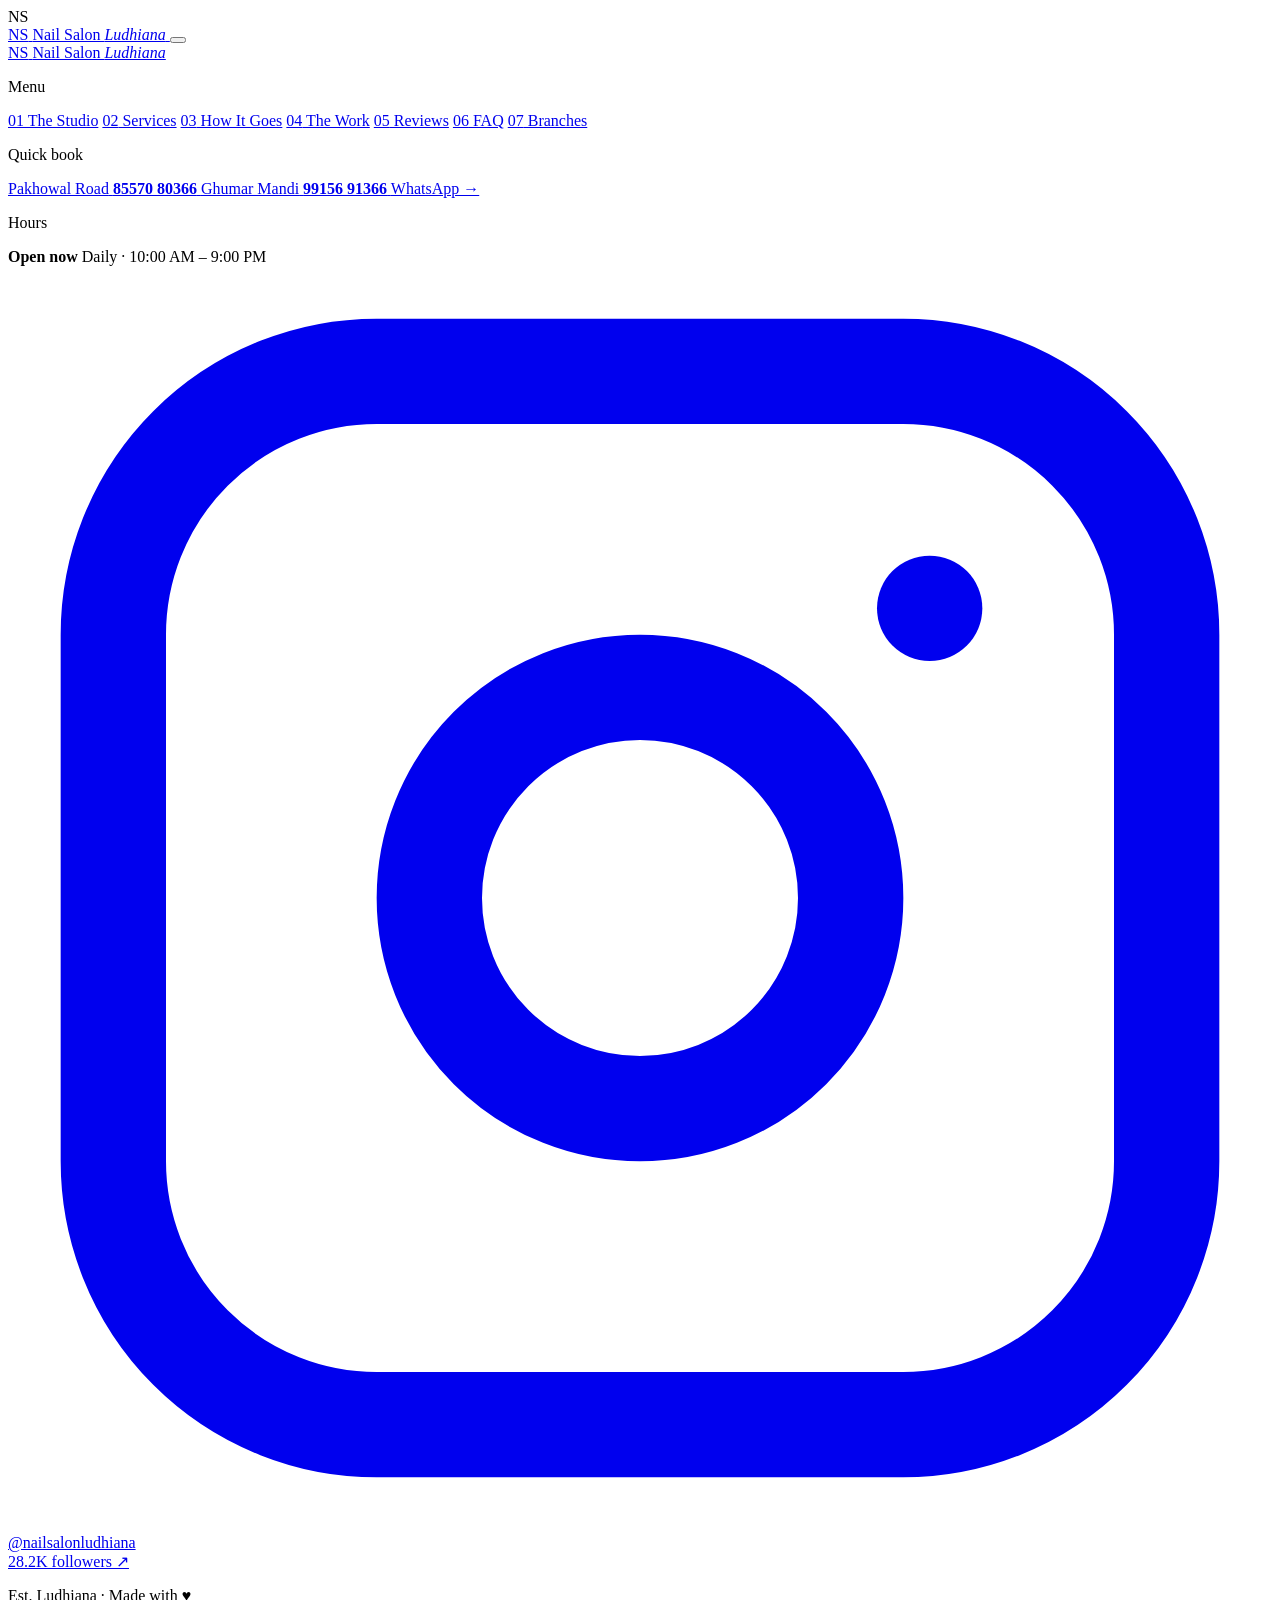
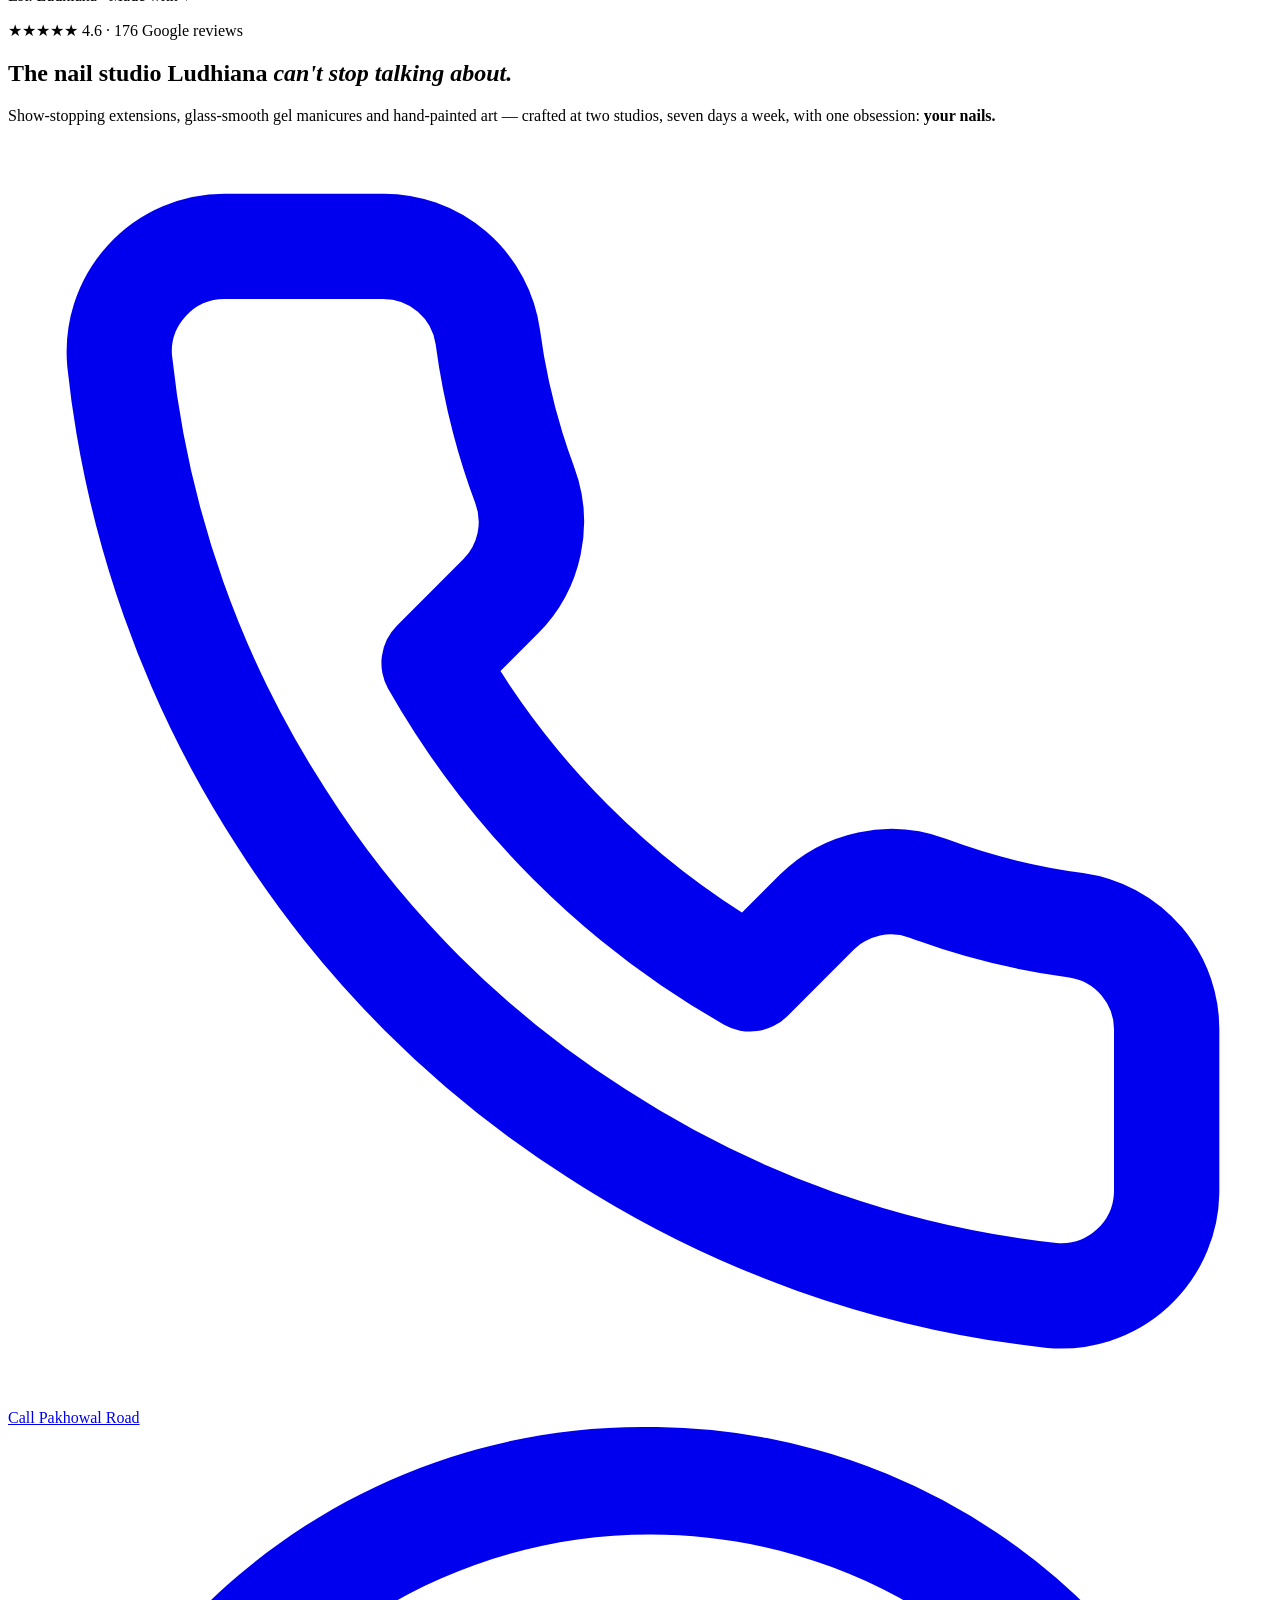
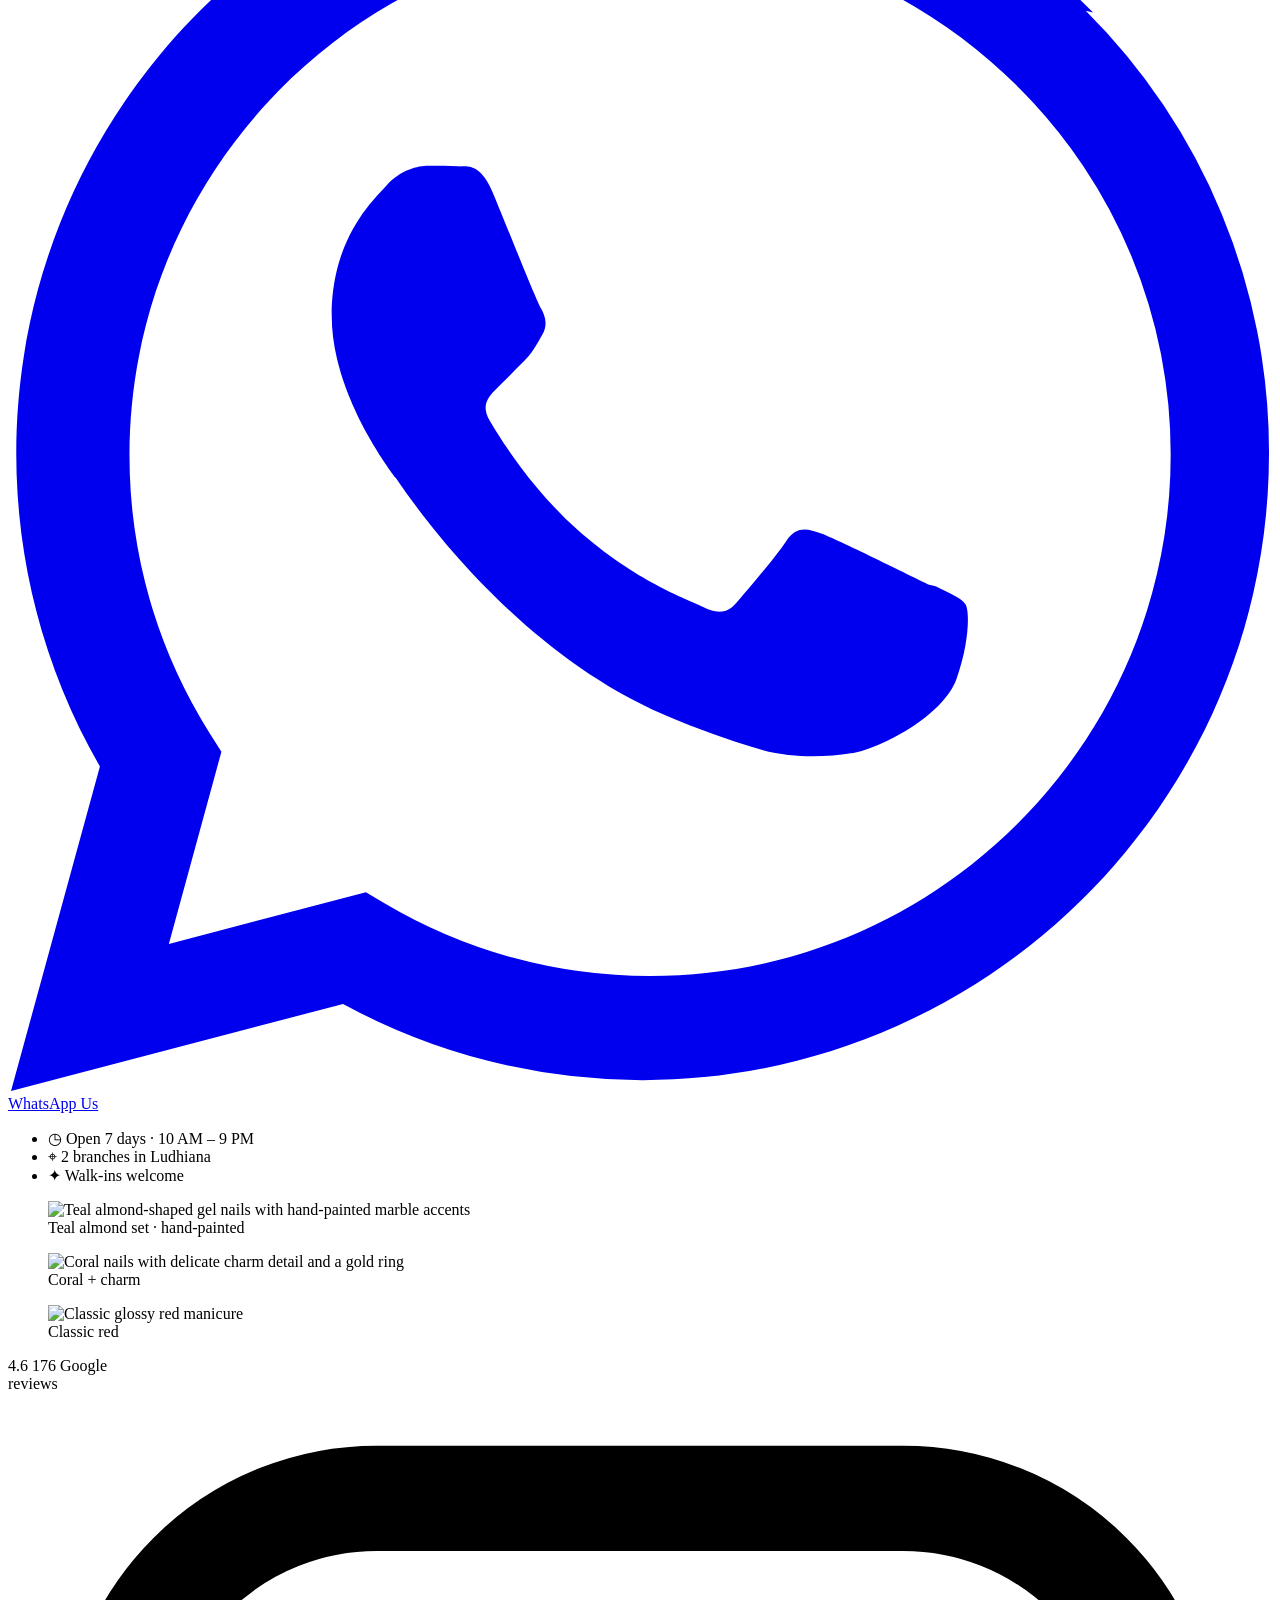
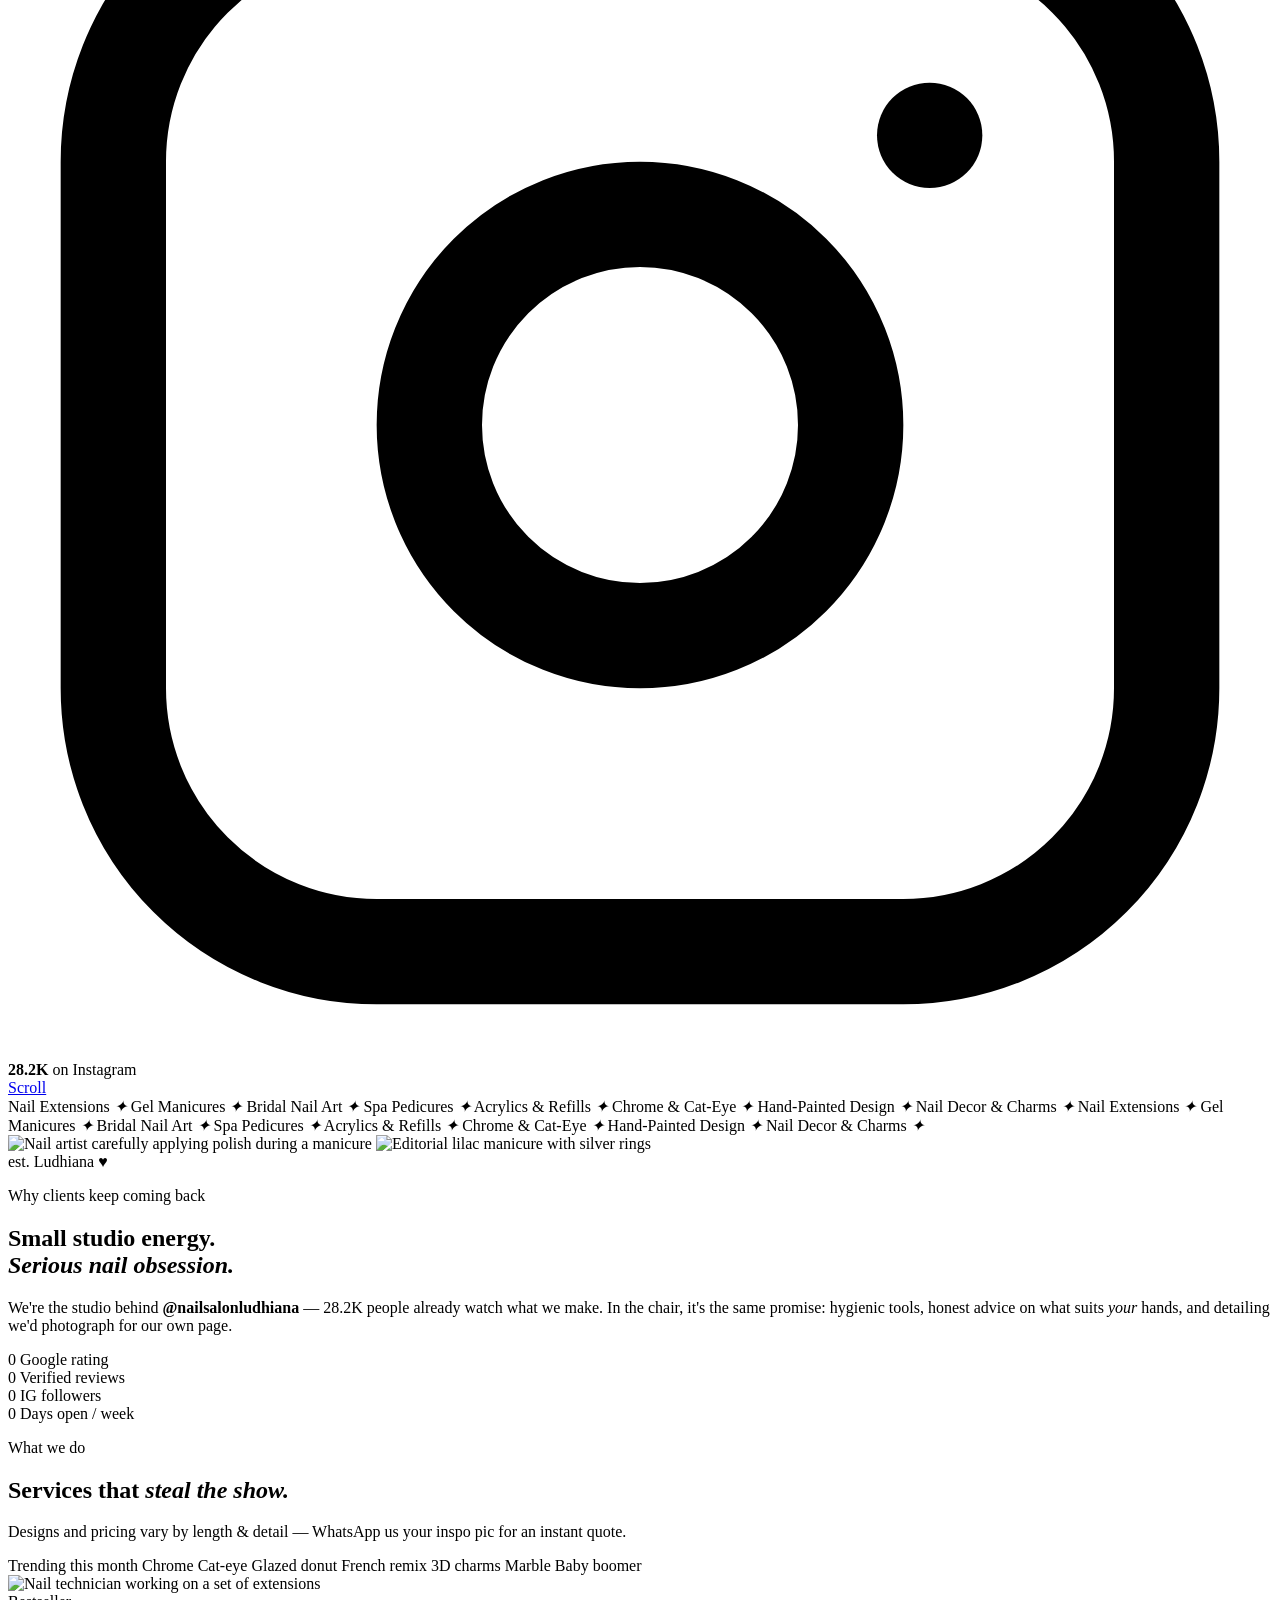
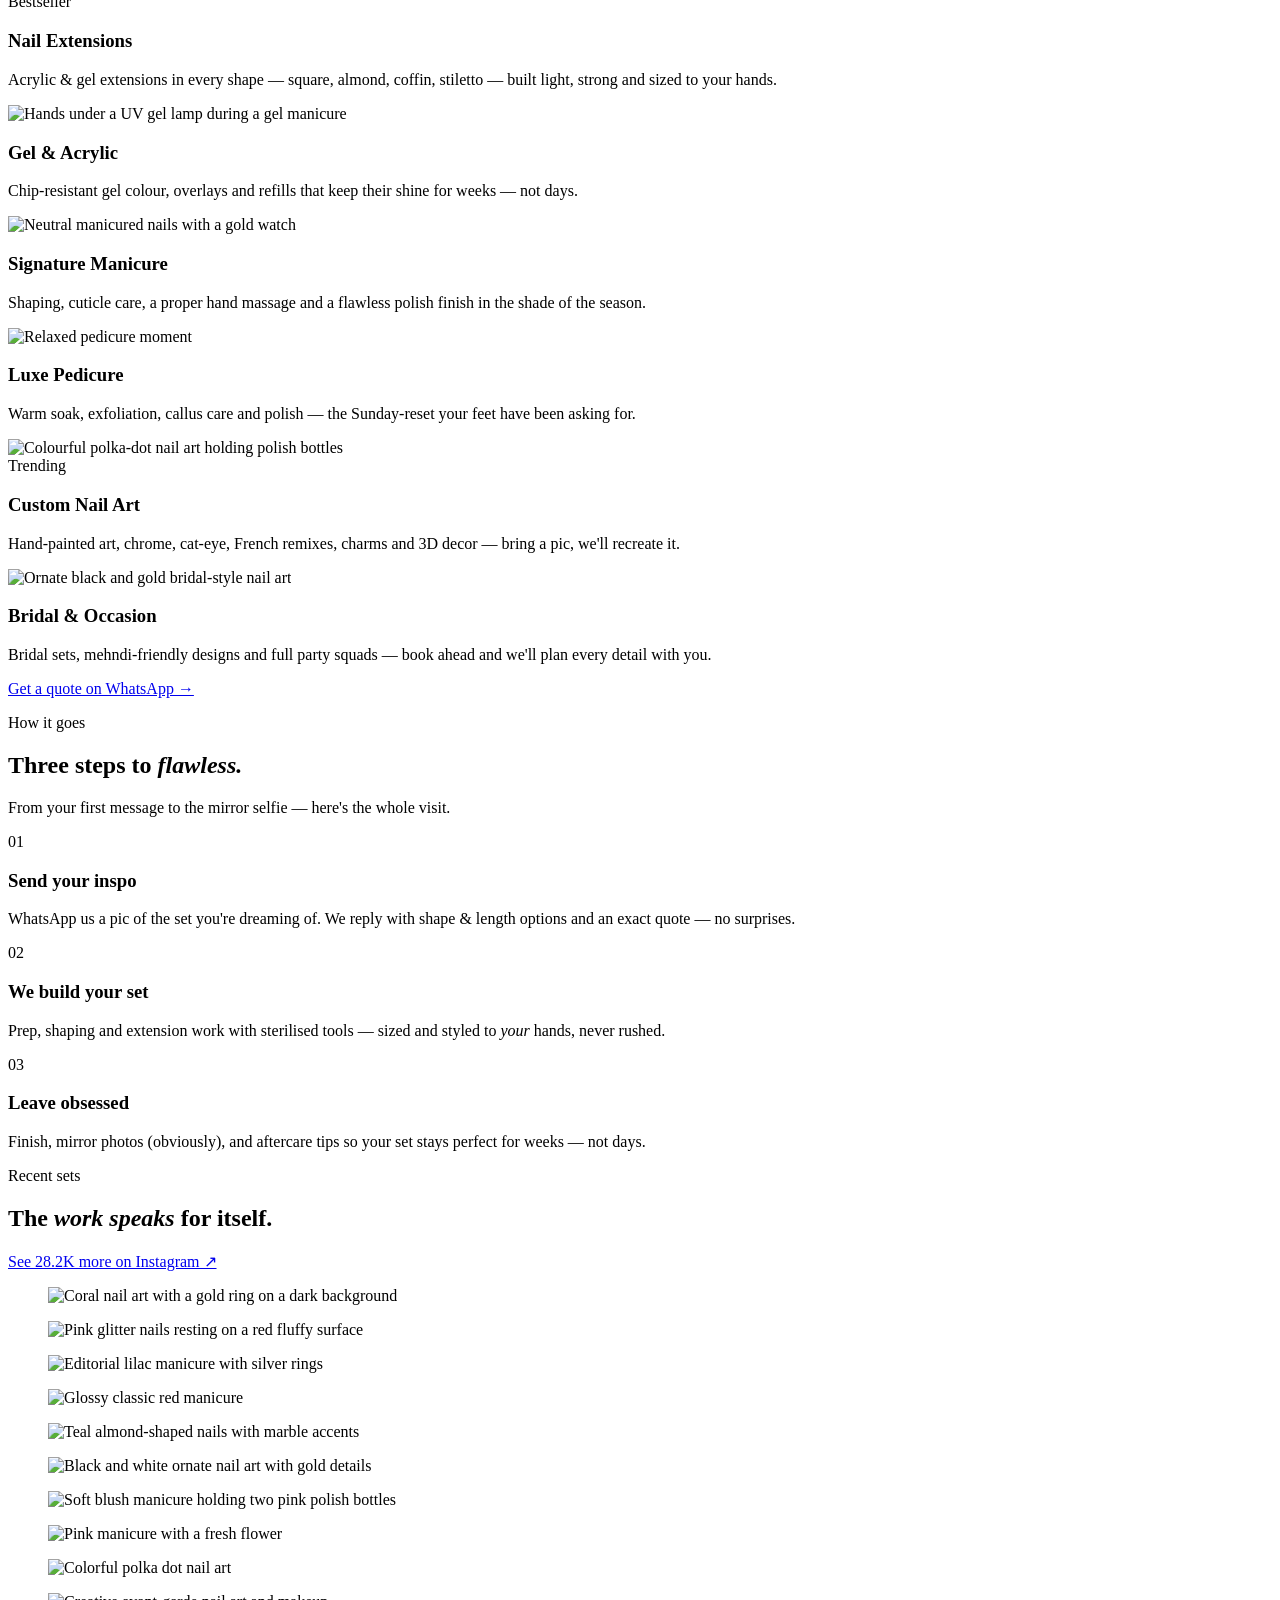
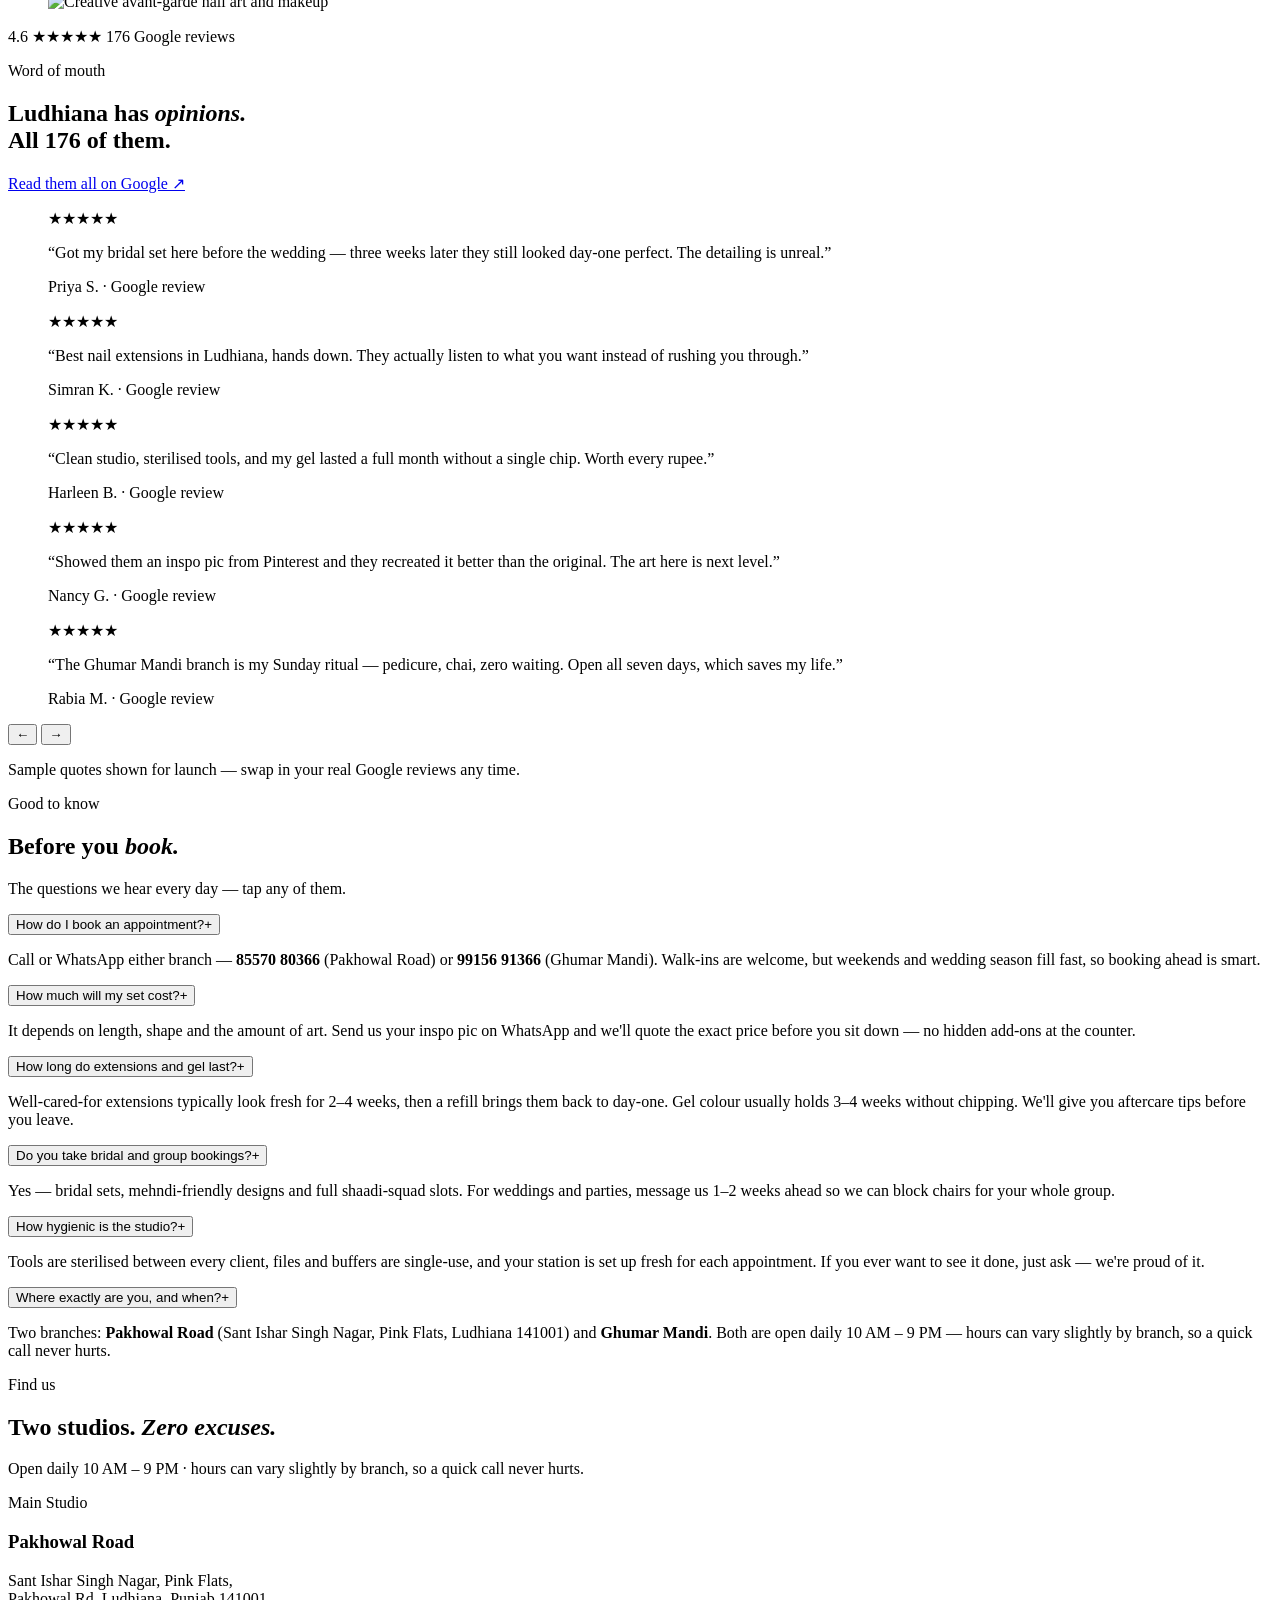
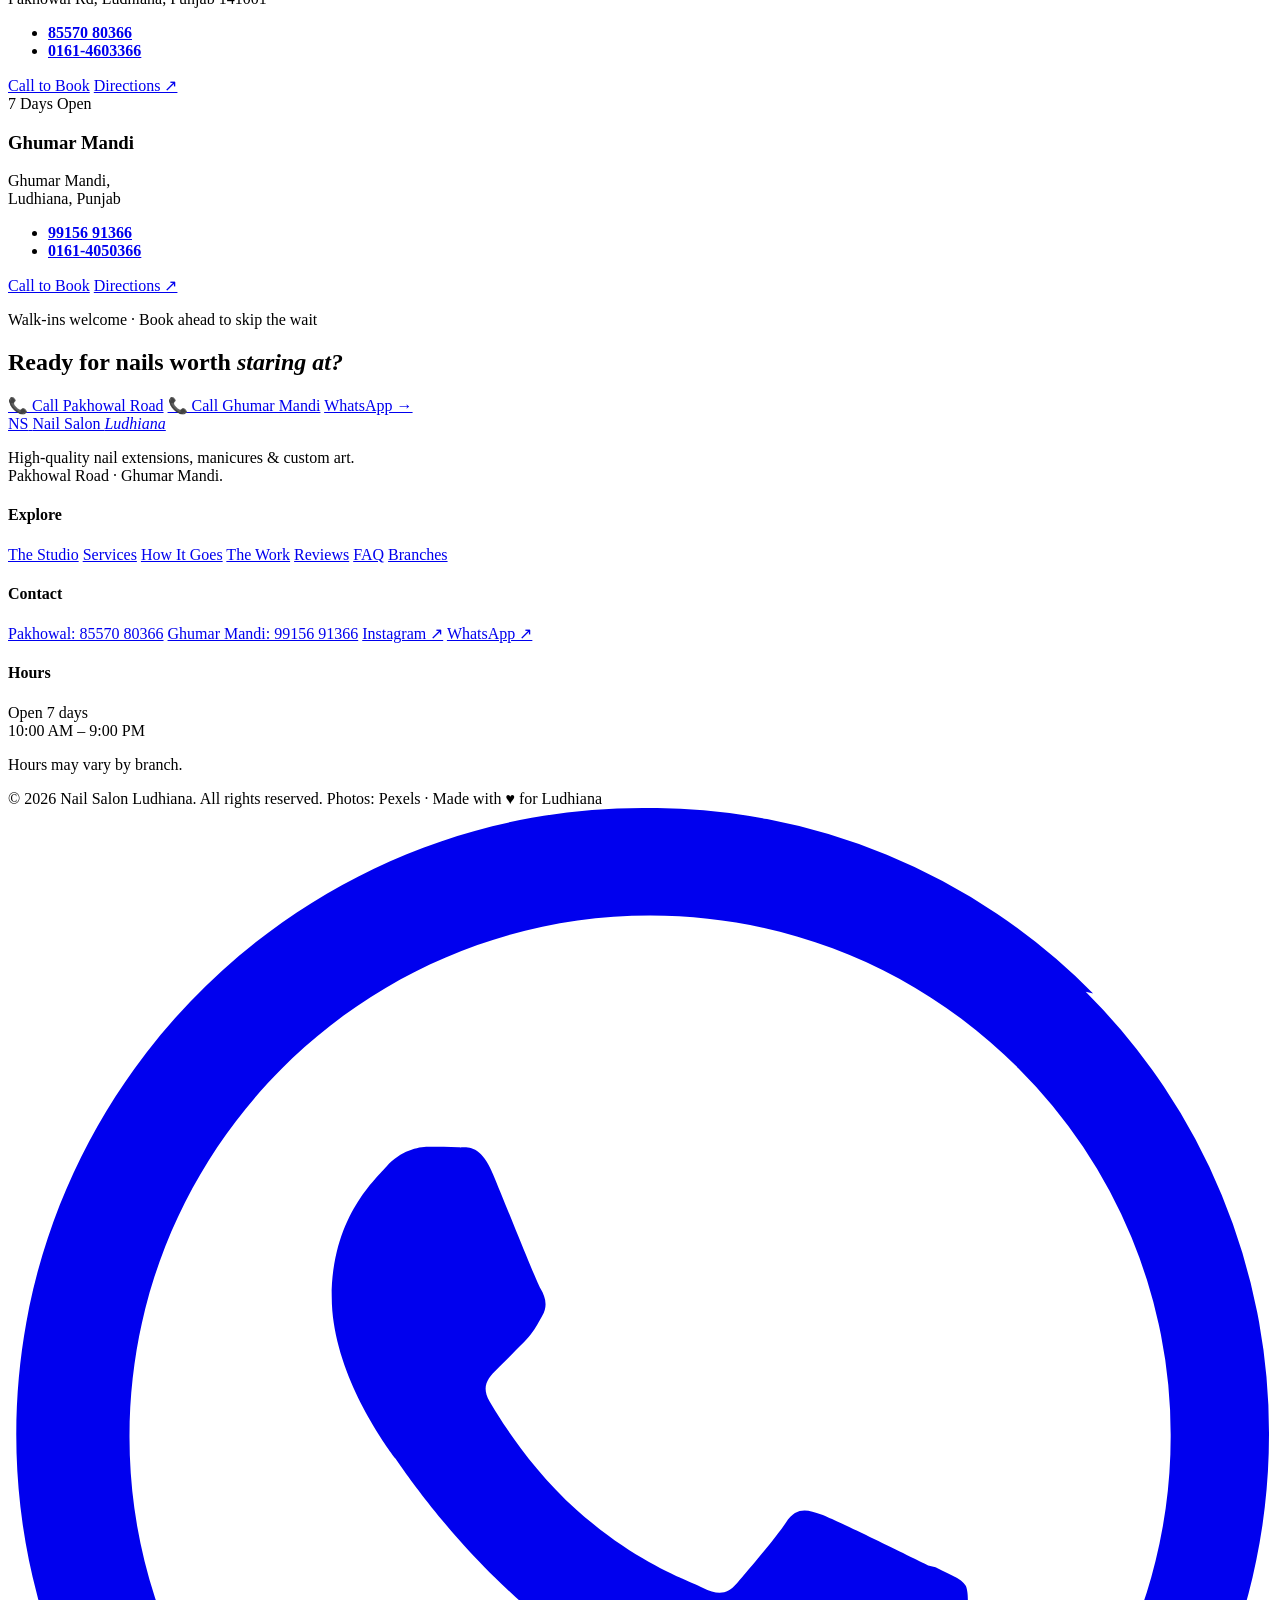
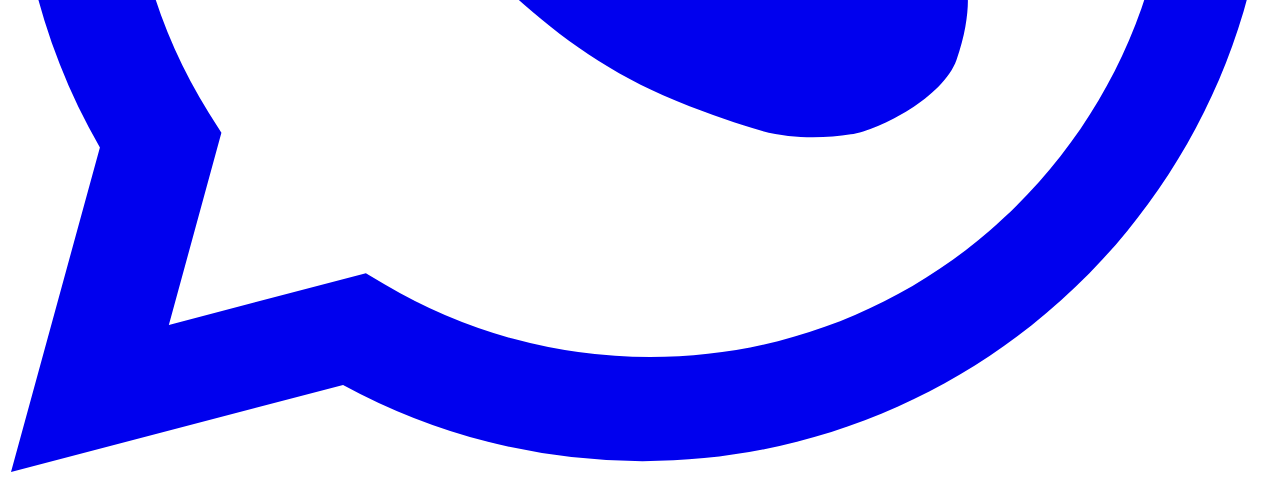
==== index.html @ 97fbb078 "deploy: add index.html" ====
<!DOCTYPE html>
<html lang="en">
<head>
  <meta charset="UTF-8" />
  <meta name="viewport" content="width=device-width, initial-scale=1.0" />
  <title>Nail Salon Ludhiana — Extensions, Gel Manicures & Custom Nail Art | Pakhowal Road & Ghumar Mandi</title>
  <meta name="description" content="Ludhiana's most-loved nail studio. 4.6★ from 176 Google reviews. Nail extensions, gel manicures, pedicures & hand-painted art. Two branches — Pakhowal Road & Ghumar Mandi. Open 7 days, 10 AM – 9 PM." />
  <meta name="theme-color" content="#0e0b10" />
  <link rel="icon" href="data:image/svg+xml,%3Csvg xmlns='http://www.w3.org/2000/svg' viewBox='0 0 64 64'%3E%3Crect width='64' height='64' rx='14' fill='%230e0b10'/%3E%3Ctext x='32' y='43' font-family='Georgia' font-size='26' fill='%23e79ab5' text-anchor='middle' font-style='italic'%3ENS%3C/text%3E%3C/svg%3E" />

  <!-- Open Graph -->
  <meta property="og:title" content="Nail Salon Ludhiana — The Nail Studio Ludhiana Can't Stop Talking About" />
  <meta property="og:description" content="4.6★ · 176 Google reviews · 28.2K on Instagram. Extensions, gels, pedicures & custom nail art. Two branches, open 7 days." />
  <meta property="og:type" content="website" />
  <meta property="og:image" content="https://images.pexels.com/photos/34971940/pexels-photo-34971940.jpeg?auto=compress&cs=tinysrgb&w=1200" />

  <!-- Fonts -->
  <link rel="preconnect" href="https://fonts.googleapis.com" />
  <link rel="preconnect" href="https://fonts.gstatic.com" crossorigin />
  <link href="https://fonts.googleapis.com/css2?family=Fraunces:ital,opsz,wght@0,9..144,300..700;1,9..144,300..700&family=Manrope:wght@400;500;600;700;800&display=swap" rel="stylesheet" />

  <link rel="stylesheet" href="css/style.css" />

  <!-- Local Business structured data -->
  <script type="application/ld+json">
  {
    "@context": "https://schema.org",
    "@graph": [
      {
        "@type": "NailSalon",
        "name": "Nail Salon — Pakhowal Road",
        "image": "https://images.pexels.com/photos/34971940/pexels-photo-34971940.jpeg?auto=compress&cs=tinysrgb&w=1200",
        "telephone": "+918557080366",
        "priceRange": "₹₹",
        "address": {
          "@type": "PostalAddress",
          "streetAddress": "Pakhowal Rd, Sant Ishar Singh Nagar, Pink Flats",
          "addressLocality": "Ludhiana",
          "addressRegion": "Punjab",
          "postalCode": "141001",
          "addressCountry": "IN"
        },
        "aggregateRating": { "@type": "AggregateRating", "ratingValue": "4.6", "reviewCount": "176" },
        "openingHoursSpecification": [{
          "@type": "OpeningHoursSpecification",
          "dayOfWeek": ["Monday","Tuesday","Wednesday","Thursday","Friday","Saturday","Sunday"],
          "opens": "10:00", "closes": "21:00"
        }],
        "sameAs": ["https://www.instagram.com/nailsalonludhiana/"]
      },
      {
        "@type": "NailSalon",
        "name": "Nail Salon — Ghumar Mandi",
        "telephone": "+919915691366",
        "priceRange": "₹₹",
        "address": {
          "@type": "PostalAddress",
          "streetAddress": "Ghumar Mandi",
          "addressLocality": "Ludhiana",
          "addressRegion": "Punjab",
          "addressCountry": "IN"
        },
        "openingHoursSpecification": [{
          "@type": "OpeningHoursSpecification",
          "dayOfWeek": ["Monday","Tuesday","Wednesday","Thursday","Friday","Saturday","Sunday"],
          "opens": "10:00", "closes": "21:00"
        }],
        "sameAs": ["https://www.instagram.com/nailsalonludhiana/"]
      }
    ]
  }
  </script>
</head>
<body>

  <!-- ═══════════ Preloader ═══════════ -->
  <div class="preloader" id="preloader" aria-hidden="true">
    <div class="preloader__mark">
      <span class="preloader__logo">NS</span>
      <span class="preloader__bar"><i></i></span>
    </div>
  </div>

  <!-- Grain overlay -->
  <div class="grain" aria-hidden="true"></div>

  <!-- ═══════════ Scroll progress ═══════════ -->
  <div class="progress" id="progress" aria-hidden="true"><i></i></div>

  <!-- ═══════════ Topbar (mobile / tablet) ═══════════ -->
  <header class="topbar" id="topbar">
    <div class="topbar__inner">
      <a href="#top" class="brand" aria-label="Nail Salon Ludhiana — home">
        <span class="brand__mono">NS</span>
        <span class="brand__word">Nail Salon <em>Ludhiana</em></span>
      </a>
      <button class="topbar__burger" id="burger" aria-label="Open menu" aria-expanded="false" aria-controls="sidebar">
        <span></span><span></span><span></span>
      </button>
    </div>
  </header>

  <!-- ═══════════ Sidebar ═══════════ -->
  <aside class="sidebar" id="sidebar" aria-label="Site menu">
    <div class="sidebar__scroll">
      <a href="#top" class="brand sidebar__brand">
        <span class="brand__mono">NS</span>
        <span class="brand__word">Nail Salon <em>Ludhiana</em></span>
      </a>

      <p class="sidebar__eyebrow">Menu</p>
      <nav class="side-nav" aria-label="Primary">
        <a class="side-link" href="#about"><span>01</span> The Studio</a>
        <a class="side-link" href="#services"><span>02</span> Services</a>
        <a class="side-link" href="#how"><span>03</span> How It Goes</a>
        <a class="side-link" href="#gallery"><span>04</span> The Work</a>
        <a class="side-link" href="#reviews"><span>05</span> Reviews</a>
        <a class="side-link" href="#faq"><span>06</span> FAQ</a>
        <a class="side-link" href="#branches"><span>07</span> Branches</a>
      </nav>

      <p class="sidebar__eyebrow">Quick book</p>
      <div class="side-book">
        <a class="side-book__row" href="tel:+918557080366">
          <span class="side-book__branch">Pakhowal Road</span>
          <strong>85570 80366</strong>
        </a>
        <a class="side-book__row" href="tel:+919915691366">
          <span class="side-book__branch">Ghumar Mandi</span>
          <strong>99156 91366</strong>
        </a>
        <a class="btn btn--primary btn--sm side-book__wa" href="https://wa.me/918557080366?text=Hi%20Nail%20Salon!%20I'd%20like%20to%20book%20an%20appointment." target="_blank" rel="noopener">WhatsApp →</a>
      </div>

      <p class="sidebar__eyebrow">Hours</p>
      <div class="side-hours">
        <span class="side-hours__dot" id="openDot" aria-hidden="true"></span>
        <div>
          <strong id="openState">Open now</strong>
          <span id="openDetail">Daily · 10:00 AM – 9:00 PM</span>
        </div>
      </div>

      <a class="side-ig" href="https://www.instagram.com/nailsalonludhiana/" target="_blank" rel="noopener">
        <svg viewBox="0 0 24 24" fill="none" stroke="currentColor" stroke-width="2" aria-hidden="true"><rect x="2" y="2" width="20" height="20" rx="5"/><circle cx="12" cy="12" r="4"/><circle cx="17.5" cy="6.5" r="1" fill="currentColor" stroke="none"/></svg>
        <span class="side-ig__text">@nailsalonludhiana<br/><span>28.2K followers ↗</span></span>
      </a>

      <p class="sidebar__foot">Est. Ludhiana · Made with ♥</p>
    </div>
  </aside>
  <div class="backdrop" id="backdrop" hidden></div>

  <main id="top">

    <!-- ═══════════ Hero ═══════════ -->
    <section class="hero" aria-label="Intro">
      <div class="hero__glow hero__glow--a" aria-hidden="true"></div>
      <div class="hero__glow hero__glow--b" aria-hidden="true"></div>

      <div class="container hero__grid">
        <div class="hero__copy">
          <div class="hero__pill reveal">
            <span class="stars" aria-hidden="true">★★★★★</span>
            4.6 · 176 Google reviews
          </div>

          <h1 class="hero__title reveal d1">
            The nail studio Ludhiana <em>can't stop talking&nbsp;about.</em>
          </h1>

          <p class="hero__sub reveal d2">
            Show-stopping extensions, glass-smooth gel manicures and hand-painted
            art — crafted at two studios, seven days a week, with one obsession:
            <strong>your nails.</strong>
          </p>

          <div class="hero__actions reveal d3">
            <a class="btn btn--primary" href="tel:+918557080366">
              <svg viewBox="0 0 24 24" fill="none" stroke="currentColor" stroke-width="2" stroke-linecap="round" stroke-linejoin="round" aria-hidden="true"><path d="M22 16.92v3a2 2 0 0 1-2.18 2 19.79 19.79 0 0 1-8.63-3.07 19.5 19.5 0 0 1-6-6 19.79 19.79 0 0 1-3.07-8.67A2 2 0 0 1 4.11 2h3a2 2 0 0 1 2 1.72c.127.96.361 1.903.7 2.81a2 2 0 0 1-.45 2.11L8.09 9.91a16 16 0 0 0 6 6l1.27-1.27a2 2 0 0 1 2.11-.45c.907.339 1.85.573 2.81.7A2 2 0 0 1 22 16.92z"/></svg>
              Call Pakhowal Road
            </a>
            <a class="btn btn--ghost" href="https://wa.me/918557080366?text=Hi%20Nail%20Salon!%20I'd%20like%20to%20book%20an%20appointment." target="_blank" rel="noopener">
              <svg viewBox="0 0 24 24" fill="currentColor" aria-hidden="true"><path d="M17.472 14.382c-.297-.149-1.758-.867-2.03-.967-.273-.099-.471-.148-.67.15-.197.297-.767.966-.94 1.164-.173.199-.347.223-.644.075-.297-.15-1.255-.463-2.39-1.475-.883-.788-1.48-1.761-1.653-2.059-.173-.297-.018-.458.13-.606.134-.133.347-.347.52-.52.174-.174.232-.298.347-.497.116-.199.058-.372-.029-.521-.087-.148-.66-1.588-.904-2.174-.24-.577-.483-.5-.66-.509-.174-.008-.372-.01-.57-.01-.198 0-.52.074-.792.372-.272.297-1.04 1.016-1.04 2.479 0 1.462 1.065 2.875 1.213 3.074.149.198 2.096 3.2 5.077 4.487.709.306 1.263.489 1.694.625.712.227 1.36.195 1.872.118.571-.085 1.758-.719 2.006-1.413.248-.694.248-1.289.173-1.413-.074-.124-.272-.198-.57-.347m-5.421 7.403h-.004a9.87 9.87 0 0 1-5.031-1.378l-.361-.214-3.741.982.998-3.648-.235-.374a9.86 9.86 0 0 1-1.51-5.26c.001-5.45 4.436-9.884 9.888-9.884 2.64 0 5.122 1.03 6.988 2.898a9.825 9.825 0 0 1 2.893 6.994c-.003 5.45-4.437 9.884-9.885 9.884m8.413-18.297A11.815 11.815 0 0 0 12.05 0C5.495 0 .16 5.335.157 11.892c0 2.096.547 4.142 1.588 5.945L.057 24l6.305-1.654a11.882 11.882 0 0 0 5.683 1.448h.005c6.554 0 11.89-5.335 11.893-11.893a11.821 11.821 0 0 0-3.48-8.413z"/></svg>
              WhatsApp Us
            </a>
          </div>

          <ul class="hero__chips reveal d4" aria-label="Quick facts">
            <li><span aria-hidden="true">◷</span> <span id="heroStatus">Open 7 days · 10 AM – 9 PM</span></li>
            <li><span aria-hidden="true">⌖</span> 2 branches in Ludhiana</li>
            <li><span aria-hidden="true">✦</span> Walk-ins welcome</li>
          </ul>
        </div>

        <div class="hero__visual reveal d2" id="heroVisual">
          <figure class="polaroid polaroid--main" data-tilt>
            <img src="https://images.pexels.com/photos/34971940/pexels-photo-34971940.jpeg?auto=compress&cs=tinysrgb&w=900"
                 alt="Teal almond-shaped gel nails with hand-painted marble accents" fetchpriority="high" />
            <figcaption>Teal almond set · hand-painted</figcaption>
          </figure>
          <figure class="polaroid polaroid--b" data-tilt>
            <img src="https://images.pexels.com/photos/34885844/pexels-photo-34885844.jpeg?auto=compress&cs=tinysrgb&w=700"
                 alt="Coral nails with delicate charm detail and a gold ring" loading="eager" />
            <figcaption>Coral + charm</figcaption>
          </figure>
          <figure class="polaroid polaroid--c" data-tilt>
            <img src="https://images.pexels.com/photos/7683058/pexels-photo-7683058.jpeg?auto=compress&cs=tinysrgb&w=700"
                 alt="Classic glossy red manicure" loading="eager" />
            <figcaption>Classic red</figcaption>
          </figure>

          <div class="hero__badge hero__badge--rating">
            <span class="hero__badge-num">4.6</span>
            <span class="hero__badge-label">176 Google<br/>reviews</span>
          </div>
          <div class="hero__badge hero__badge--ig">
            <svg viewBox="0 0 24 24" fill="none" stroke="currentColor" stroke-width="2" aria-hidden="true"><rect x="2" y="2" width="20" height="20" rx="5"/><circle cx="12" cy="12" r="4"/><circle cx="17.5" cy="6.5" r="1" fill="currentColor" stroke="none"/></svg>
            <span><strong>28.2K</strong> on Instagram</span>
          </div>
        </div>
      </div>

      <a class="hero__scroll" href="#services" aria-label="Scroll to services">
        <span class="hero__scroll-dot"></span> Scroll
      </a>
    </section>

    <!-- ═══════════ Marquee ═══════════ -->
    <div class="marquee" aria-hidden="true">
      <div class="marquee__track">
        <span>Nail Extensions <i>✦</i> Gel Manicures <i>✦</i> Bridal Nail Art <i>✦</i> Spa Pedicures <i>✦</i> Acrylics &amp; Refills <i>✦</i> Chrome &amp; Cat-Eye <i>✦</i> Hand-Painted Design <i>✦</i> Nail Decor &amp; Charms <i>✦</i></span>
        <span>Nail Extensions <i>✦</i> Gel Manicures <i>✦</i> Bridal Nail Art <i>✦</i> Spa Pedicures <i>✦</i> Acrylics &amp; Refills <i>✦</i> Chrome &amp; Cat-Eye <i>✦</i> Hand-Painted Design <i>✦</i> Nail Decor &amp; Charms <i>✦</i></span>
      </div>
    </div>

    <!-- ═══════════ About / Stats ═══════════ -->
    <section class="about section" id="about">
      <div class="container about__grid">
        <div class="about__media reveal">
          <img src="https://images.pexels.com/photos/4677845/pexels-photo-4677845.jpeg?auto=compress&cs=tinysrgb&w=900"
               alt="Nail artist carefully applying polish during a manicure" loading="lazy" />
          <img class="about__media-inset" src="https://images.pexels.com/photos/9433382/pexels-photo-9433382.jpeg?auto=compress&cs=tinysrgb&w=500"
               alt="Editorial lilac manicure with silver rings" loading="lazy" />
          <div class="about__tape" aria-hidden="true">est. Ludhiana ♥</div>
        </div>

        <div class="about__copy">
          <p class="eyebrow reveal">Why clients keep coming back</p>
          <h2 class="h2 reveal d1">Small studio energy.<br/><em>Serious nail obsession.</em></h2>
          <p class="lead reveal d2">
            We're the studio behind <strong>@nailsalonludhiana</strong> — 28.2K people
            already watch what we make. In the chair, it's the same promise:
            hygienic tools, honest advice on what suits <em>your</em> hands, and
            detailing we'd photograph for our own page.
          </p>

          <div class="stats reveal d3">
            <div class="stat">
              <span class="stat__num" data-count="4.6" data-decimals="1">0</span>
              <span class="stat__label">Google rating</span>
            </div>
            <div class="stat">
              <span class="stat__num" data-count="176">0</span>
              <span class="stat__label">Verified reviews</span>
            </div>
            <div class="stat">
              <span class="stat__num" data-count="28.2" data-decimals="1" data-suffix="K">0</span>
              <span class="stat__label">IG followers</span>
            </div>
            <div class="stat">
              <span class="stat__num" data-count="7">0</span>
              <span class="stat__label">Days open / week</span>
            </div>
          </div>
        </div>
      </div>
    </section>

    <!-- ═══════════ Services ═══════════ -->
    <section class="section services" id="services">
      <div class="container">
        <div class="section__head">
          <div>
            <p class="eyebrow reveal">What we do</p>
            <h2 class="h2 reveal d1">Services that <em>steal the show.</em></h2>
          </div>
          <p class="section__note reveal d2">
            Designs and pricing vary by length &amp; detail — WhatsApp us your
            inspo pic for an instant quote.
          </p>
        </div>

        <div class="trending reveal">
          <span class="trending__label">Trending this month</span>
          <span class="trend">Chrome</span>
          <span class="trend">Cat-eye</span>
          <span class="trend">Glazed donut</span>
          <span class="trend">French remix</span>
          <span class="trend">3D charms</span>
          <span class="trend">Marble</span>
          <span class="trend">Baby boomer</span>
        </div>

        <div class="services__grid">
          <article class="card reveal">
            <div class="card__media"><img src="https://images.pexels.com/photos/3997391/pexels-photo-3997391.jpeg?auto=compress&cs=tinysrgb&w=700" alt="Nail technician working on a set of extensions" loading="lazy" /></div>
            <div class="card__body">
              <span class="card__tag">Bestseller</span>
              <h3>Nail Extensions</h3>
              <p>Acrylic &amp; gel extensions in every shape — square, almond, coffin, stiletto — built light, strong and sized to your hands.</p>
            </div>
          </article>

          <article class="card reveal d1">
            <div class="card__media"><img src="https://images.pexels.com/photos/22668317/pexels-photo-22668317.jpeg?auto=compress&cs=tinysrgb&w=700" alt="Hands under a UV gel lamp during a gel manicure" loading="lazy" /></div>
            <div class="card__body">
              <h3>Gel &amp; Acrylic</h3>
              <p>Chip-resistant gel colour, overlays and refills that keep their shine for weeks — not days.</p>
            </div>
          </article>

          <article class="card reveal d2">
            <div class="card__media"><img src="https://images.pexels.com/photos/7795525/pexels-photo-7795525.jpeg?auto=compress&cs=tinysrgb&w=700" alt="Neutral manicured nails with a gold watch" loading="lazy" /></div>
            <div class="card__body">
              <h3>Signature Manicure</h3>
              <p>Shaping, cuticle care, a proper hand massage and a flawless polish finish in the shade of the season.</p>
            </div>
          </article>

          <article class="card reveal d1">
            <div class="card__media"><img src="https://images.pexels.com/photos/4960359/pexels-photo-4960359.jpeg?auto=compress&cs=tinysrgb&w=700" alt="Relaxed pedicure moment" loading="lazy" /></div>
            <div class="card__body">
              <h3>Luxe Pedicure</h3>
              <p>Warm soak, exfoliation, callus care and polish — the Sunday-reset your feet have been asking for.</p>
            </div>
          </article>

          <article class="card reveal d2">
            <div class="card__media"><img src="https://images.pexels.com/photos/7066298/pexels-photo-7066298.jpeg?auto=compress&cs=tinysrgb&w=700" alt="Colourful polka-dot nail art holding polish bottles" loading="lazy" /></div>
            <div class="card__body">
              <span class="card__tag card__tag--rose">Trending</span>
              <h3>Custom Nail Art</h3>
              <p>Hand-painted art, chrome, cat-eye, French remixes, charms and 3D decor — bring a pic, we'll recreate it.</p>
            </div>
          </article>

          <article class="card reveal d3">
            <div class="card__media"><img src="https://images.pexels.com/photos/18730147/pexels-photo-18730147.jpeg?auto=compress&cs=tinysrgb&w=700" alt="Ornate black and gold bridal-style nail art" loading="lazy" /></div>
            <div class="card__body">
              <h3>Bridal &amp; Occasion</h3>
              <p>Bridal sets, mehndi-friendly designs and full party squads — book ahead and we'll plan every detail with you.</p>
            </div>
          </article>
        </div>

        <div class="services__cta reveal">
          <a class="btn btn--ghost" href="https://wa.me/918557080366?text=Hi!%20Sending%20you%20my%20nail%20inspo%20pic%20for%20a%20quote%20%F0%9F%92%85" target="_blank" rel="noopener">Get a quote on WhatsApp →</a>
        </div>
      </div>
    </section>

    <!-- ═══════════ How it goes ═══════════ -->
    <section class="section" id="how">
      <div class="container">
        <div class="section__head">
          <div>
            <p class="eyebrow reveal">How it goes</p>
            <h2 class="h2 reveal d1">Three steps to <em>flawless.</em></h2>
          </div>
          <p class="section__note reveal d2">From your first message to the mirror selfie — here's the whole visit.</p>
        </div>

        <div class="steps__grid">
          <article class="step reveal">
            <span class="step__num" aria-hidden="true">01</span>
            <h3>Send your inspo</h3>
            <p>WhatsApp us a pic of the set you're dreaming of. We reply with shape &amp; length options and an exact quote — no surprises.</p>
          </article>
          <article class="step reveal d1">
            <span class="step__num" aria-hidden="true">02</span>
            <h3>We build your set</h3>
            <p>Prep, shaping and extension work with sterilised tools — sized and styled to <em>your</em> hands, never rushed.</p>
          </article>
          <article class="step reveal d2">
            <span class="step__num" aria-hidden="true">03</span>
            <h3>Leave obsessed</h3>
            <p>Finish, mirror photos (obviously), and aftercare tips so your set stays perfect for weeks — not days.</p>
          </article>
        </div>
      </div>
    </section>

    <!-- ═══════════ Gallery ═══════════ -->
    <section class="section gallery" id="gallery">
      <div class="container">
        <div class="section__head">
          <div>
            <p class="eyebrow reveal">Recent sets</p>
            <h2 class="h2 reveal d1">The <em>work speaks</em> for itself.</h2>
          </div>
          <a class="link-arrow reveal d2" href="https://www.instagram.com/nailsalonludhiana/" target="_blank" rel="noopener">See 28.2K more on Instagram ↗</a>
        </div>

        <div class="masonry" id="masonry">
          <figure class="shot reveal" data-cap="Coral + charm · gold ring"><img src="https://images.pexels.com/photos/34885844/pexels-photo-34885844.jpeg?auto=compress&cs=tinysrgb&w=700" alt="Coral nail art with a gold ring on a dark background" loading="lazy" /></figure>
          <figure class="shot reveal" data-cap="Pink glitter set · on fur"><img src="https://images.pexels.com/photos/34835286/pexels-photo-34835286.jpeg?auto=compress&cs=tinysrgb&w=700" alt="Pink glitter nails resting on a red fluffy surface" loading="lazy" /></figure>
          <figure class="shot reveal" data-cap="Editorial lilac"><img src="https://images.pexels.com/photos/9433382/pexels-photo-9433382.jpeg?auto=compress&cs=tinysrgb&w=700" alt="Editorial lilac manicure with silver rings" loading="lazy" /></figure>
          <figure class="shot reveal" data-cap="Classic red · glossy"><img src="https://images.pexels.com/photos/7683058/pexels-photo-7683058.jpeg?auto=compress&cs=tinysrgb&w=700" alt="Glossy classic red manicure" loading="lazy" /></figure>
          <figure class="shot reveal" data-cap="Teal almond · marble accent"><img src="https://images.pexels.com/photos/34971940/pexels-photo-34971940.jpeg?auto=compress&cs=tinysrgb&w=700" alt="Teal almond-shaped nails with marble accents" loading="lazy" /></figure>
          <figure class="shot reveal" data-cap="Black &amp; gold · occasion set"><img src="https://images.pexels.com/photos/18730147/pexels-photo-18730147.jpeg?auto=compress&cs=tinysrgb&w=700" alt="Black and white ornate nail art with gold details" loading="lazy" /></figure>
          <figure class="shot reveal" data-cap="Blush minimal · polish bar"><img src="https://images.pexels.com/photos/2281695/pexels-photo-2281695.jpeg?auto=compress&cs=tinysrgb&w=700" alt="Soft blush manicure holding two pink polish bottles" loading="lazy" /></figure>
          <figure class="shot reveal" data-cap="Hand-painted florals"><img src="https://images.pexels.com/photos/20758448/pexels-photo-20758448.jpeg?auto=compress&cs=tinysrgb&w=700" alt="Pink manicure with a fresh flower" loading="lazy" /></figure>
          <figure class="shot reveal" data-cap="Polka-dot pop"><img src="https://images.pexels.com/photos/7066298/pexels-photo-7066298.jpeg?auto=compress&cs=tinysrgb&w=700" alt="Colorful polka dot nail art" loading="lazy" /></figure>
          <figure class="shot reveal" data-cap="Avant-garde art"><img src="https://images.pexels.com/photos/5871820/pexels-photo-5871820.jpeg?auto=compress&cs=tinysrgb&w=700" alt="Creative avant-garde nail art and makeup" loading="lazy" /></figure>
        </div>
      </div>
    </section>

    <!-- ═══════════ Reviews ═══════════ -->
    <section class="section reviews" id="reviews">
      <div class="container">
        <div class="reviews__head">
          <div class="reviews__score reveal">
            <span class="reviews__num">4.6</span>
            <span class="stars stars--big" aria-hidden="true">★★★★★</span>
            <span class="reviews__count">176 Google reviews</span>
          </div>
          <div class="reviews__intro">
            <p class="eyebrow reveal">Word of mouth</p>
            <h2 class="h2 reveal d1">Ludhiana has <em>opinions.</em><br/>All 176 of them.</h2>
            <a class="btn btn--ghost reveal d2" href="https://www.google.com/maps/search/?api=1&query=Nail+Salon+Pink+Flats+Pakhowal+Road+Ludhiana" target="_blank" rel="noopener">Read them all on Google ↗</a>
          </div>
        </div>

        <div class="slider" id="reviewSlider">
          <div class="slider__track" id="sliderTrack">
            <blockquote class="quote reveal">
              <span class="stars" aria-hidden="true">★★★★★</span>
              <p>“Got my bridal set here before the wedding — three weeks later they still looked day-one perfect. The detailing is unreal.”</p>
              <footer>Priya S. · <span>Google review</span></footer>
            </blockquote>
            <blockquote class="quote reveal d1">
              <span class="stars" aria-hidden="true">★★★★★</span>
              <p>“Best nail extensions in Ludhiana, hands down. They actually listen to what you want instead of rushing you through.”</p>
              <footer>Simran K. · <span>Google review</span></footer>
            </blockquote>
            <blockquote class="quote reveal d2">
              <span class="stars" aria-hidden="true">★★★★★</span>
              <p>“Clean studio, sterilised tools, and my gel lasted a full month without a single chip. Worth every rupee.”</p>
              <footer>Harleen B. · <span>Google review</span></footer>
            </blockquote>
            <blockquote class="quote reveal d1">
              <span class="stars" aria-hidden="true">★★★★★</span>
              <p>“Showed them an inspo pic from Pinterest and they recreated it better than the original. The art here is next level.”</p>
              <footer>Nancy G. · <span>Google review</span></footer>
            </blockquote>
            <blockquote class="quote reveal d2">
              <span class="stars" aria-hidden="true">★★★★★</span>
              <p>“The Ghumar Mandi branch is my Sunday ritual — pedicure, chai, zero waiting. Open all seven days, which saves my life.”</p>
              <footer>Rabia M. · <span>Google review</span></footer>
            </blockquote>
          </div>
          <div class="slider__nav">
            <button id="sliderPrev" aria-label="Previous reviews">←</button>
            <button id="sliderNext" aria-label="Next reviews">→</button>
          </div>
        </div>
        <p class="fineprint">Sample quotes shown for launch — swap in your real Google reviews any time.</p>
      </div>
    </section>

    <!-- ═══════════ FAQ ═══════════ -->
    <section class="section" id="faq">
      <div class="container">
        <div class="section__head">
          <div>
            <p class="eyebrow reveal">Good to know</p>
            <h2 class="h2 reveal d1">Before you <em>book.</em></h2>
          </div>
          <p class="section__note reveal d2">The questions we hear every day — tap any of them.</p>
        </div>

        <div class="faq">
          <div class="faq__item reveal">
            <button class="faq__q" aria-expanded="false">How do I book an appointment?<span class="faq__icon" aria-hidden="true">+</span></button>
            <div class="faq__a"><p>Call or WhatsApp either branch — <strong>85570 80366</strong> (Pakhowal Road) or <strong>99156 91366</strong> (Ghumar Mandi). Walk-ins are welcome, but weekends and wedding season fill fast, so booking ahead is smart.</p></div>
          </div>

          <div class="faq__item reveal">
            <button class="faq__q" aria-expanded="false">How much will my set cost?<span class="faq__icon" aria-hidden="true">+</span></button>
            <div class="faq__a"><p>It depends on length, shape and the amount of art. Send us your inspo pic on WhatsApp and we'll quote the exact price before you sit down — no hidden add-ons at the counter.</p></div>
          </div>

          <div class="faq__item reveal">
            <button class="faq__q" aria-expanded="false">How long do extensions and gel last?<span class="faq__icon" aria-hidden="true">+</span></button>
            <div class="faq__a"><p>Well-cared-for extensions typically look fresh for 2–4 weeks, then a refill brings them back to day-one. Gel colour usually holds 3–4 weeks without chipping. We'll give you aftercare tips before you leave.</p></div>
          </div>

          <div class="faq__item reveal">
            <button class="faq__q" aria-expanded="false">Do you take bridal and group bookings?<span class="faq__icon" aria-hidden="true">+</span></button>
            <div class="faq__a"><p>Yes — bridal sets, mehndi-friendly designs and full shaadi-squad slots. For weddings and parties, message us 1–2 weeks ahead so we can block chairs for your whole group.</p></div>
          </div>

          <div class="faq__item reveal">
            <button class="faq__q" aria-expanded="false">How hygienic is the studio?<span class="faq__icon" aria-hidden="true">+</span></button>
            <div class="faq__a"><p>Tools are sterilised between every client, files and buffers are single-use, and your station is set up fresh for each appointment. If you ever want to see it done, just ask — we're proud of it.</p></div>
          </div>

          <div class="faq__item reveal">
            <button class="faq__q" aria-expanded="false">Where exactly are you, and when?<span class="faq__icon" aria-hidden="true">+</span></button>
            <div class="faq__a"><p>Two branches: <strong>Pakhowal Road</strong> (Sant Ishar Singh Nagar, Pink Flats, Ludhiana 141001) and <strong>Ghumar Mandi</strong>. Both are open daily 10 AM – 9 PM — hours can vary slightly by branch, so a quick call never hurts.</p></div>
          </div>
        </div>
      </div>
    </section>

    <!-- ═══════════ Branches ═══════════ -->
    <section class="section branches" id="branches">
      <div class="container">
        <div class="section__head">
          <div>
            <p class="eyebrow reveal">Find us</p>
            <h2 class="h2 reveal d1">Two studios. <em>Zero excuses.</em></h2>
          </div>
          <p class="section__note reveal d2">Open daily 10 AM – 9 PM · hours can vary slightly by branch, so a quick call never hurts.</p>
        </div>

        <div class="branches__grid">
          <article class="branch reveal">
            <div class="branch__ribbon">Main Studio</div>
            <h3>Pakhowal Road</h3>
            <p class="branch__addr">Sant Ishar Singh Nagar, Pink Flats,<br/>Pakhowal Rd, Ludhiana, Punjab 141001</p>
            <ul class="branch__phones">
              <li><a href="tel:+918557080366"><strong>85570 80366</strong></a></li>
              <li><a href="tel:+911614603366"><strong>0161-4603366</strong></a></li>
            </ul>
            <div class="branch__actions">
              <a class="btn btn--primary btn--sm" href="tel:+918557080366">Call to Book</a>
              <a class="btn btn--ghost btn--sm" href="https://www.google.com/maps/search/?api=1&query=Nail+Salon+Pink+Flats+Pakhowal+Road+Ludhiana" target="_blank" rel="noopener">Directions ↗</a>
            </div>
          </article>

          <article class="branch branch--alt reveal d1">
            <div class="branch__ribbon branch__ribbon--rose">7 Days Open</div>
            <h3>Ghumar Mandi</h3>
            <p class="branch__addr">Ghumar Mandi,<br/>Ludhiana, Punjab</p>
            <ul class="branch__phones">
              <li><a href="tel:+919915691366"><strong>99156 91366</strong></a></li>
              <li><a href="tel:+911614050366"><strong>0161-4050366</strong></a></li>
            </ul>
            <div class="branch__actions">
              <a class="btn btn--primary btn--sm" href="tel:+919915691366">Call to Book</a>
              <a class="btn btn--ghost btn--sm" href="https://www.google.com/maps/search/?api=1&query=Nail+Salon+Ghumar+Mandi+Ludhiana" target="_blank" rel="noopener">Directions ↗</a>
            </div>
          </article>
        </div>
      </div>
    </section>

    <!-- ═══════════ CTA banner ═══════════ -->
    <section class="cta">
      <div class="container cta__inner reveal">
        <p class="cta__kicker">Walk-ins welcome · Book ahead to skip the wait</p>
        <h2 class="cta__title">Ready for nails worth <em>staring at?</em></h2>
        <div class="cta__actions">
          <a class="btn btn--light" href="tel:+918557080366">📞 Call Pakhowal Road</a>
          <a class="btn btn--light" href="tel:+919915691366">📞 Call Ghumar Mandi</a>
          <a class="btn btn--outline-light" href="https://wa.me/918557080366?text=Hi%20Nail%20Salon!%20I'd%20like%20to%20book%20an%20appointment." target="_blank" rel="noopener">WhatsApp →</a>
        </div>
      </div>
    </section>

  </main>

  <!-- ═══════════ Footer ═══════════ -->
  <footer class="footer">
    <div class="container footer__grid">
      <div class="footer__brand">
        <a href="#top" class="brand">
          <span class="brand__mono">NS</span>
          <span class="brand__word">Nail Salon <em>Ludhiana</em></span>
        </a>
        <p>High-quality nail extensions, manicures &amp; custom art.<br/>Pakhowal Road · Ghumar Mandi.</p>
      </div>

      <div class="footer__col">
        <h4>Explore</h4>
        <a href="#about">The Studio</a>
        <a href="#services">Services</a>
        <a href="#how">How It Goes</a>
        <a href="#gallery">The Work</a>
        <a href="#reviews">Reviews</a>
        <a href="#faq">FAQ</a>
        <a href="#branches">Branches</a>
      </div>

      <div class="footer__col">
        <h4>Contact</h4>
        <a href="tel:+918557080366">Pakhowal: 85570 80366</a>
        <a href="tel:+919915691366">Ghumar Mandi: 99156 91366</a>
        <a href="https://www.instagram.com/nailsalonludhiana/" target="_blank" rel="noopener">Instagram ↗</a>
        <a href="https://wa.me/918557080366" target="_blank" rel="noopener">WhatsApp ↗</a>
      </div>

      <div class="footer__col">
        <h4>Hours</h4>
        <p>Open 7 days<br/>10:00 AM – 9:00 PM</p>
        <p class="footer__hint">Hours may vary by branch.</p>
      </div>
    </div>
    <div class="container footer__base">
      <span>© <span id="year">2026</span> Nail Salon Ludhiana. All rights reserved.</span>
      <span class="footer__credit">Photos: Pexels · Made with ♥ for Ludhiana</span>
    </div>
  </footer>

  <!-- Floating WhatsApp -->
  <a class="fab" href="https://wa.me/918557080366?text=Hi%20Nail%20Salon!%20I'd%20like%20to%20book%20an%20appointment." target="_blank" rel="noopener" aria-label="Chat on WhatsApp">
    <svg viewBox="0 0 24 24" fill="currentColor" aria-hidden="true"><path d="M17.472 14.382c-.297-.149-1.758-.867-2.03-.967-.273-.099-.471-.148-.67.15-.197.297-.767.966-.94 1.164-.173.199-.347.223-.644.075-.297-.15-1.255-.463-2.39-1.475-.883-.788-1.48-1.761-1.653-2.059-.173-.297-.018-.458.13-.606.134-.133.347-.347.52-.52.174-.174.232-.298.347-.497.116-.199.058-.372-.029-.521-.087-.148-.66-1.588-.904-2.174-.24-.577-.483-.5-.66-.509-.174-.008-.372-.01-.57-.01-.198 0-.52.074-.792.372-.272.297-1.04 1.016-1.04 2.479 0 1.462 1.065 2.875 1.213 3.074.149.198 2.096 3.2 5.077 4.487.709.306 1.263.489 1.694.625.712.227 1.36.195 1.872.118.571-.085 1.758-.719 2.006-1.413.248-.694.248-1.289.173-1.413-.074-.124-.272-.198-.57-.347m-5.421 7.403h-.004a9.87 9.87 0 0 1-5.031-1.378l-.361-.214-3.741.982.998-3.648-.235-.374a9.86 9.86 0 0 1-1.51-5.26c.001-5.45 4.436-9.884 9.888-9.884 2.64 0 5.122 1.03 6.988 2.898a9.825 9.825 0 0 1 2.893 6.994c-.003 5.45-4.437 9.884-9.885 9.884m8.413-18.297A11.815 11.815 0 0 0 12.05 0C5.495 0 .16 5.335.157 11.892c0 2.096.547 4.142 1.588 5.945L.057 24l6.305-1.654a11.882 11.882 0 0 0 5.683 1.448h.005c6.554 0 11.89-5.335 11.893-11.893a11.821 11.821 0 0 0-3.48-8.413z"/></svg>
  </a>

  <!-- Lightbox -->
  <div class="lightbox" id="lightbox" role="dialog" aria-modal="true" aria-label="Image viewer" hidden>
    <button class="lightbox__close" id="lightboxClose" aria-label="Close">×</button>
    <button class="lightbox__nav lightbox__nav--prev" id="lightboxPrev" aria-label="Previous image">←</button>
    <figure class="lightbox__figure">
      <img id="lightboxImg" alt="" />
      <figcaption id="lightboxCap"></figcaption>
    </figure>
    <button class="lightbox__nav lightbox__nav--next" id="lightboxNext" aria-label="Next image">→</button>
  </div>

  <script src="js/main.js"></script>
</body>
</html>
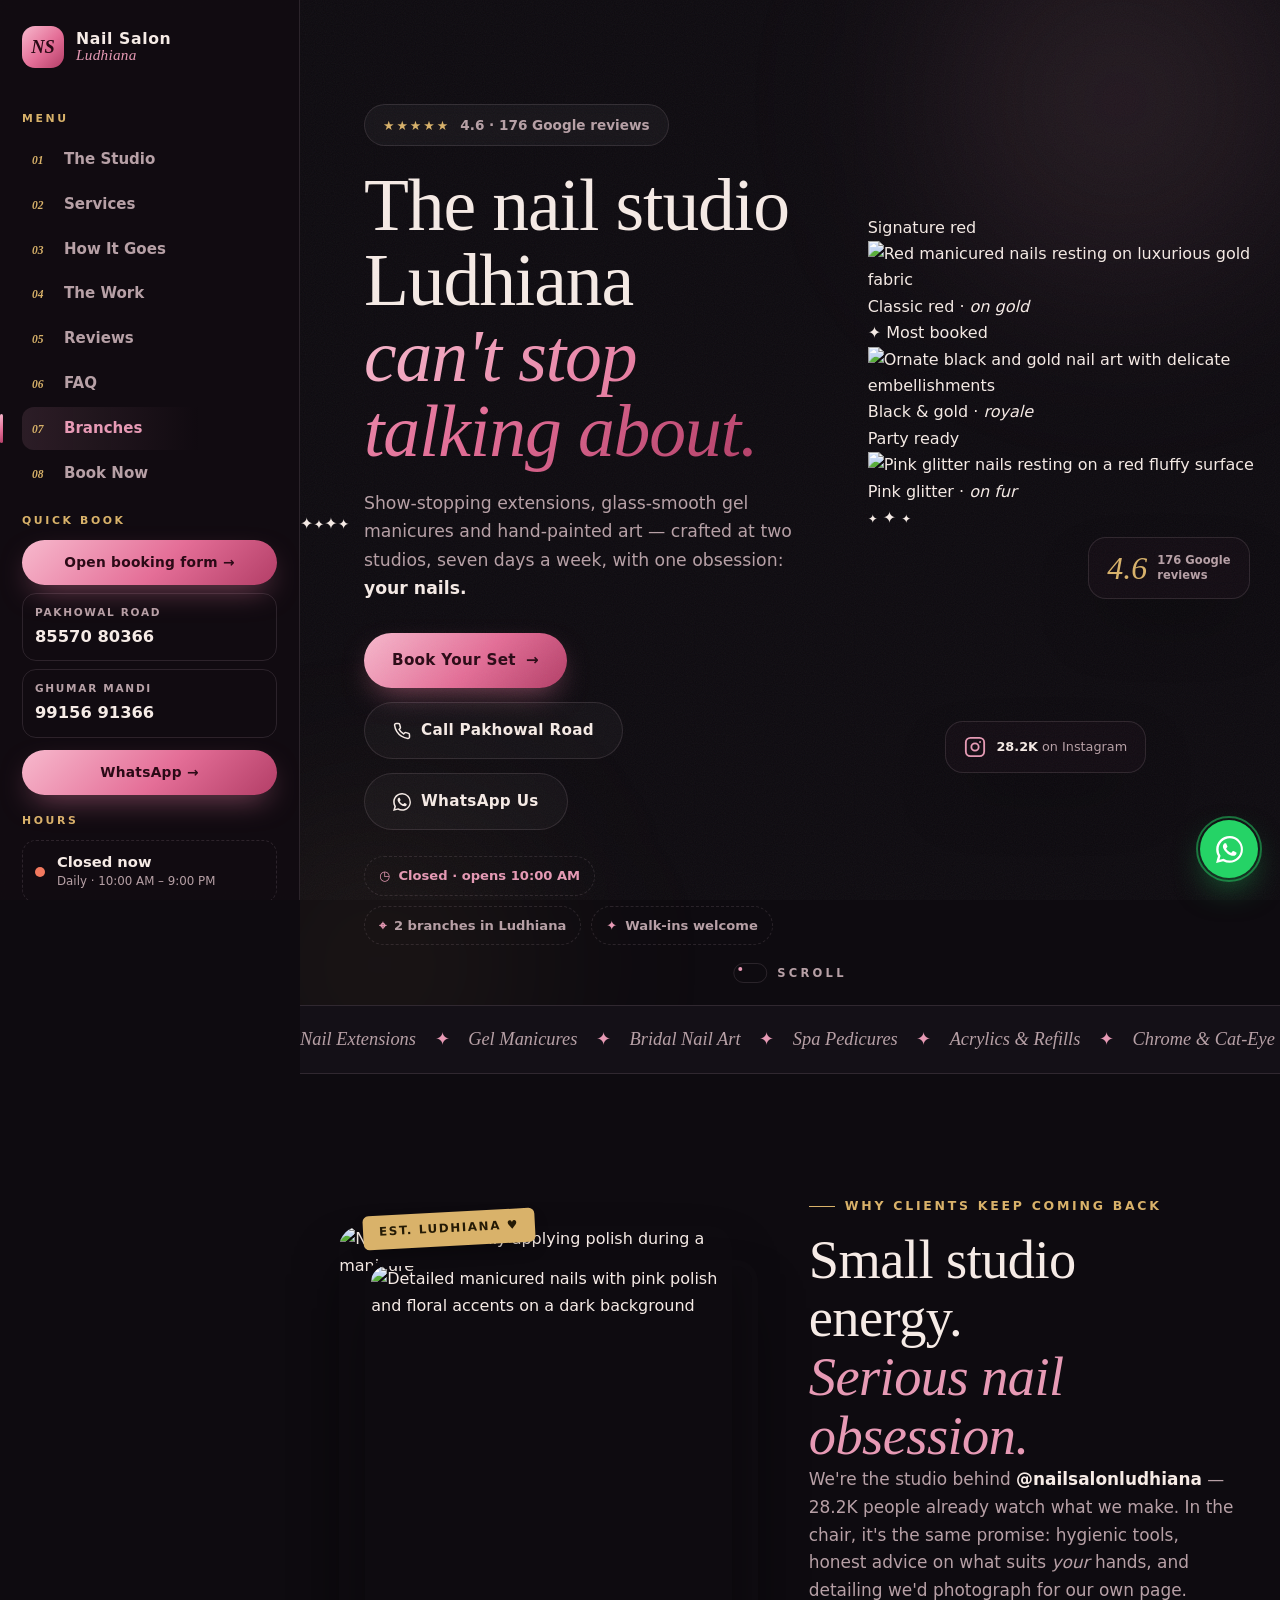
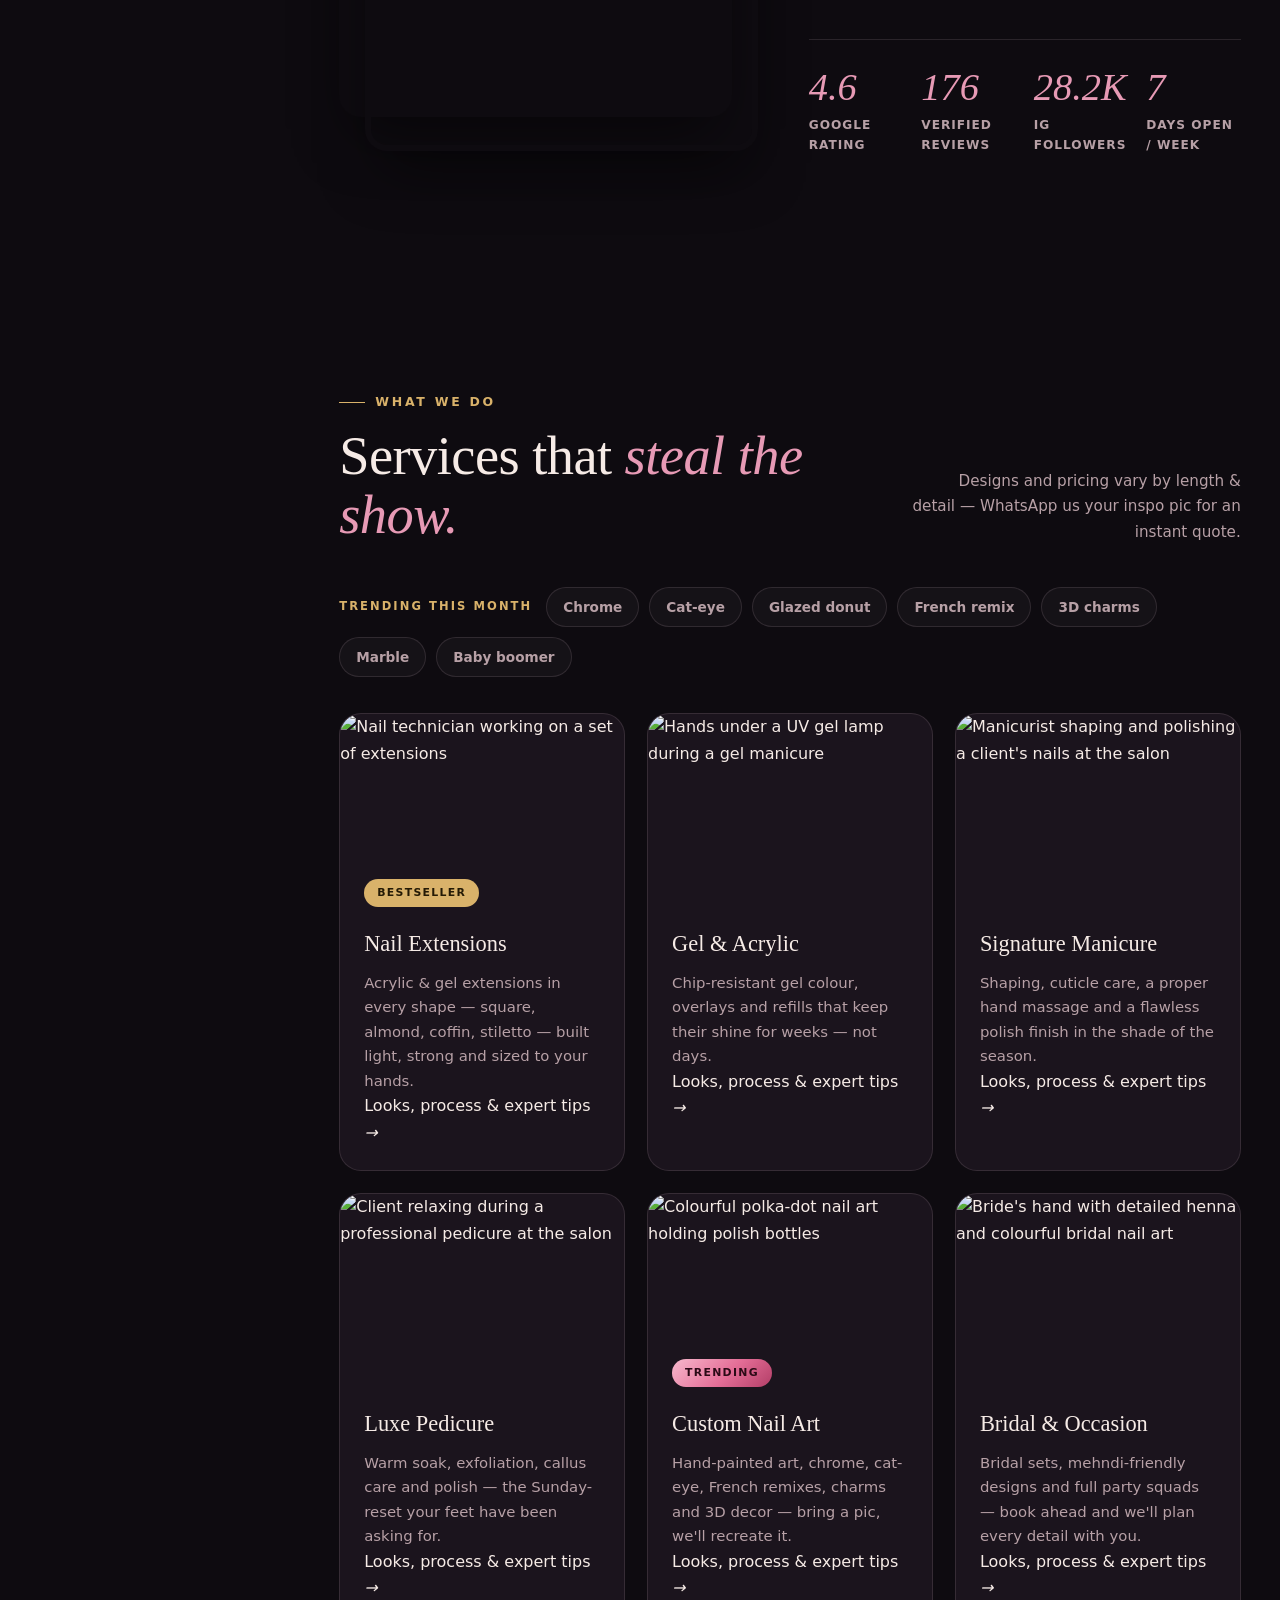
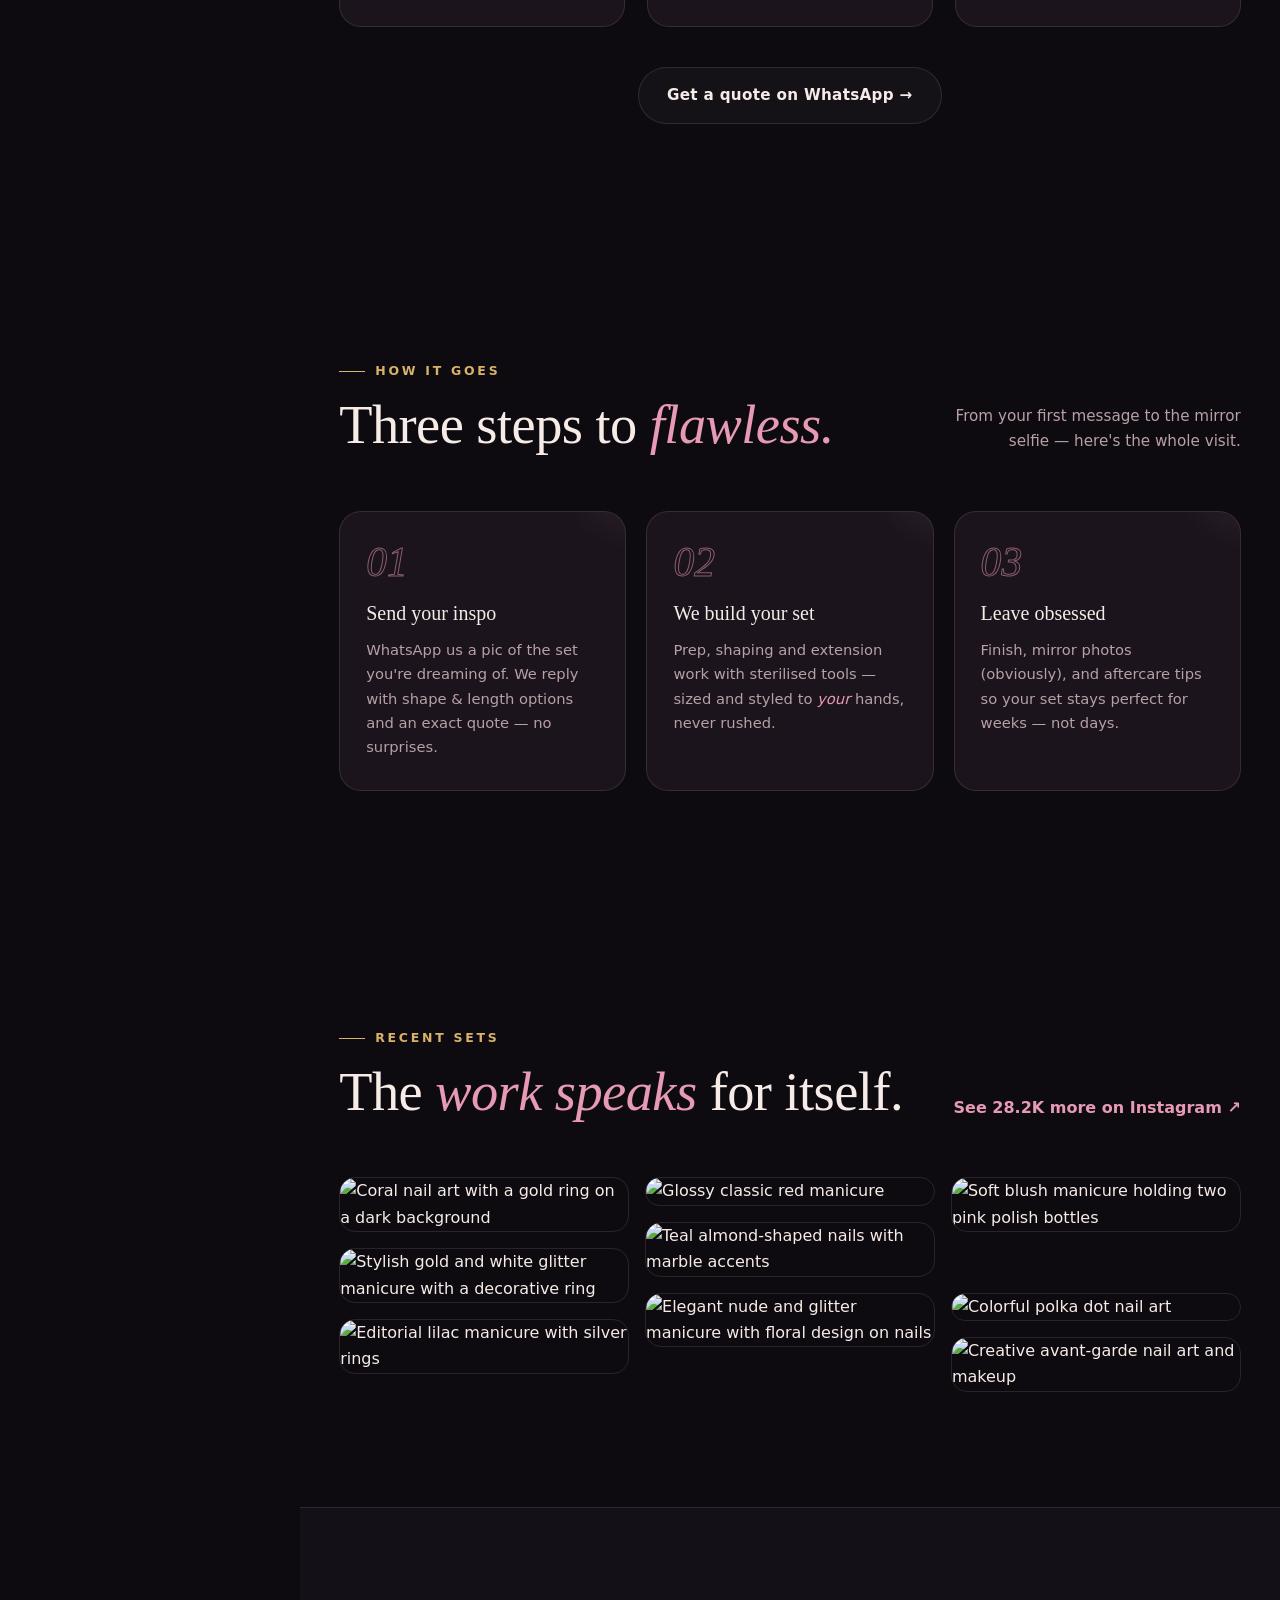
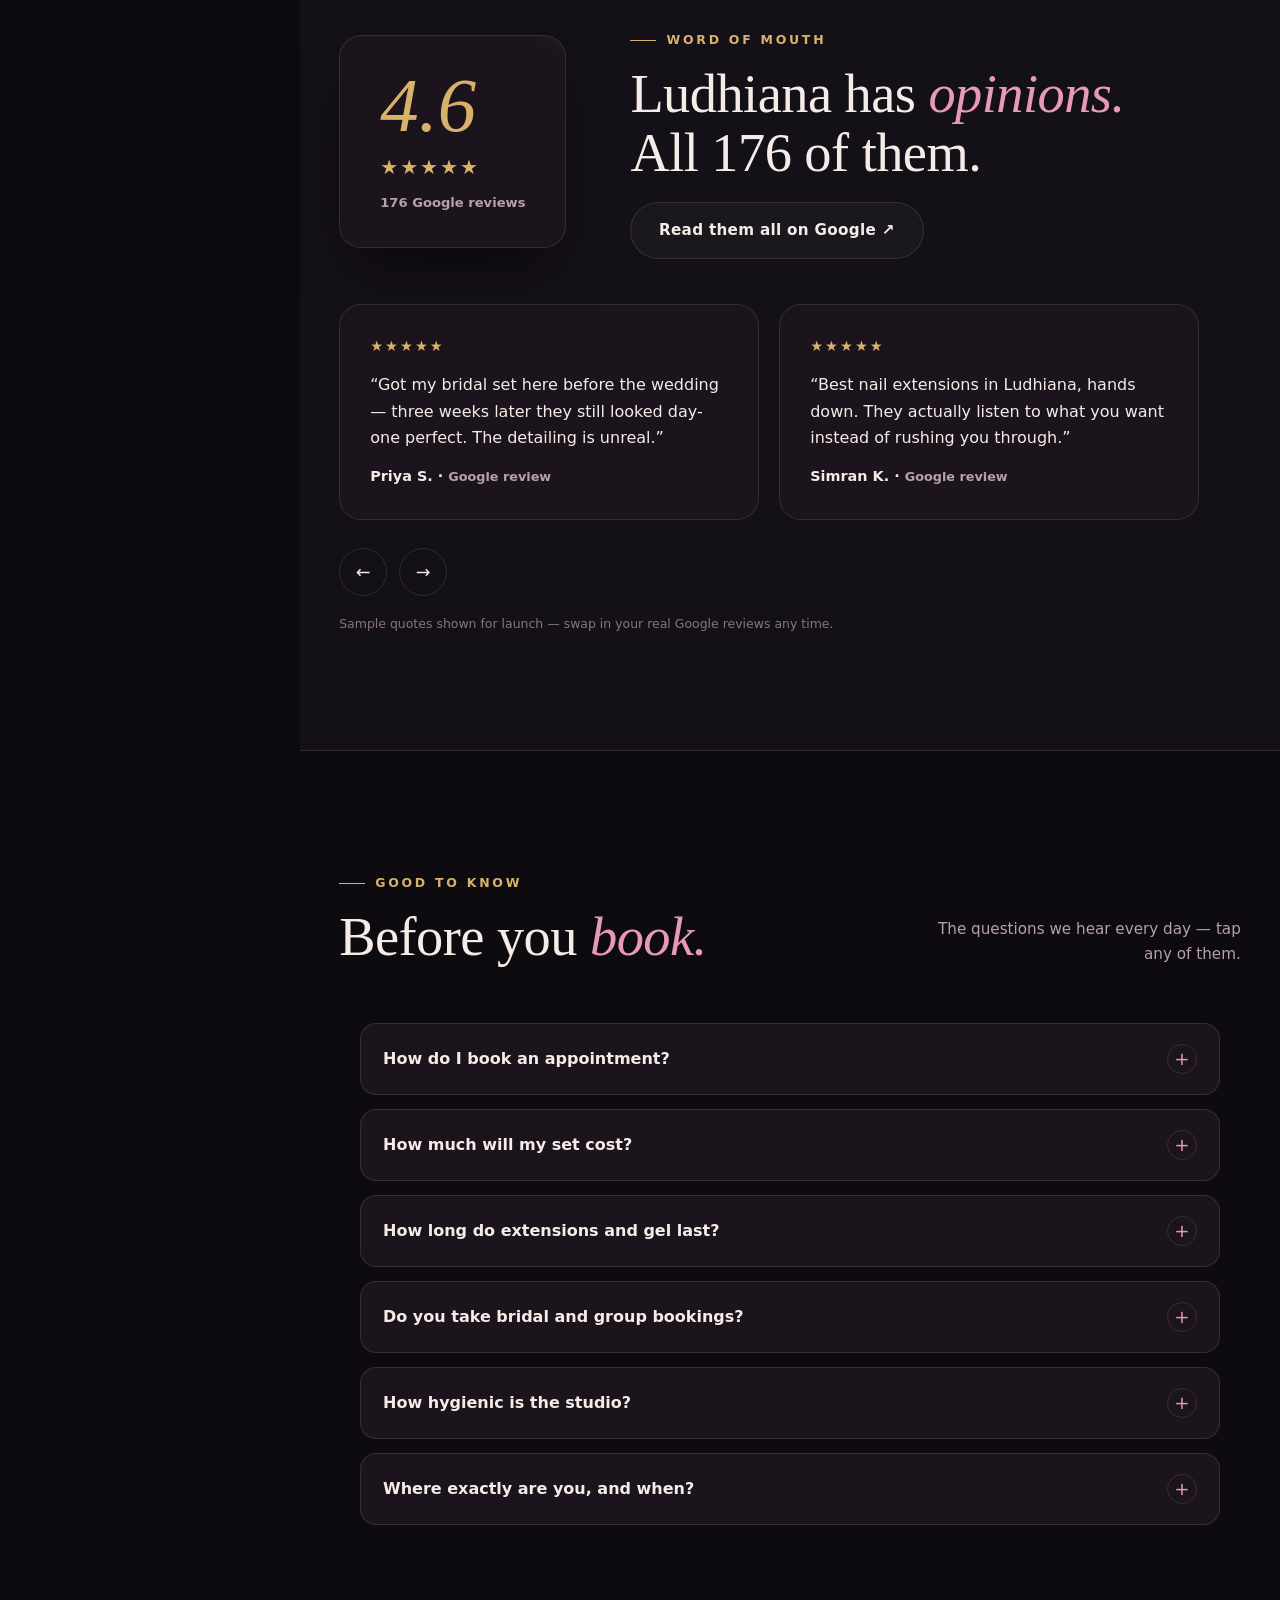
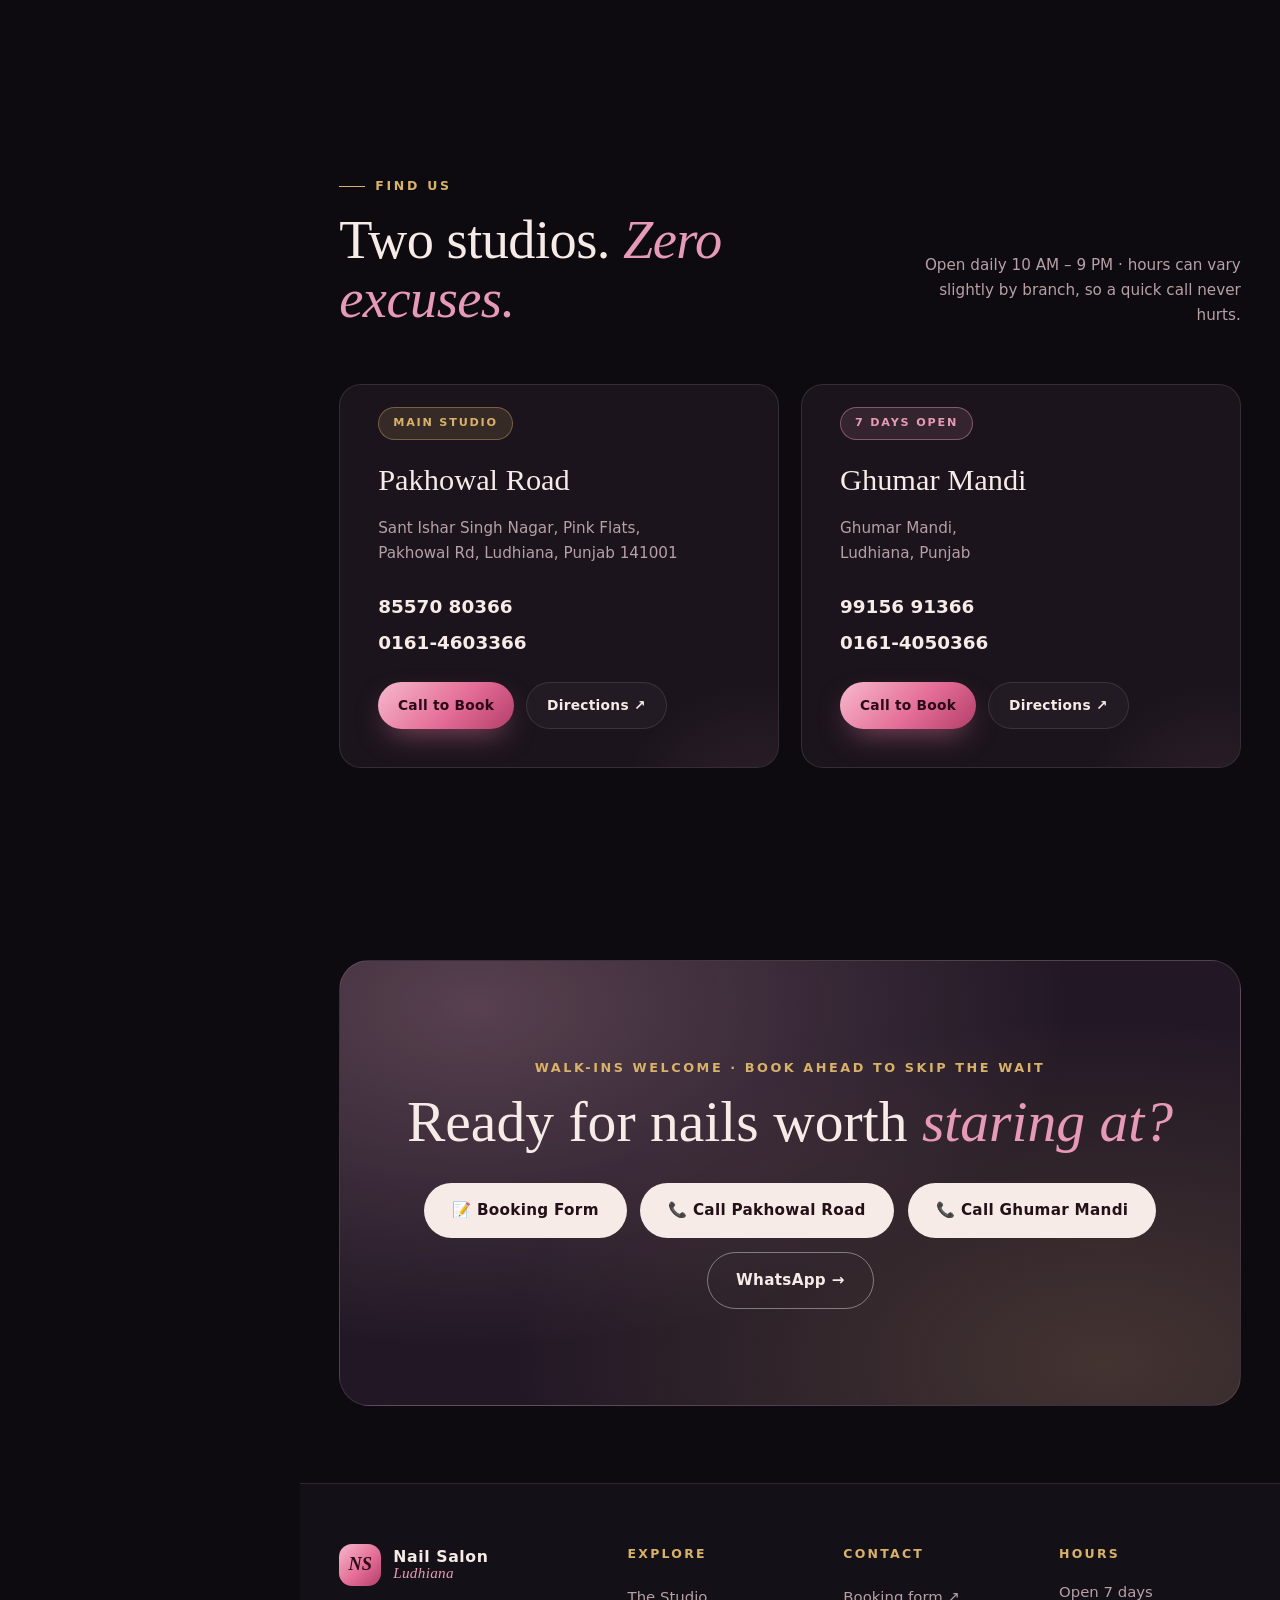
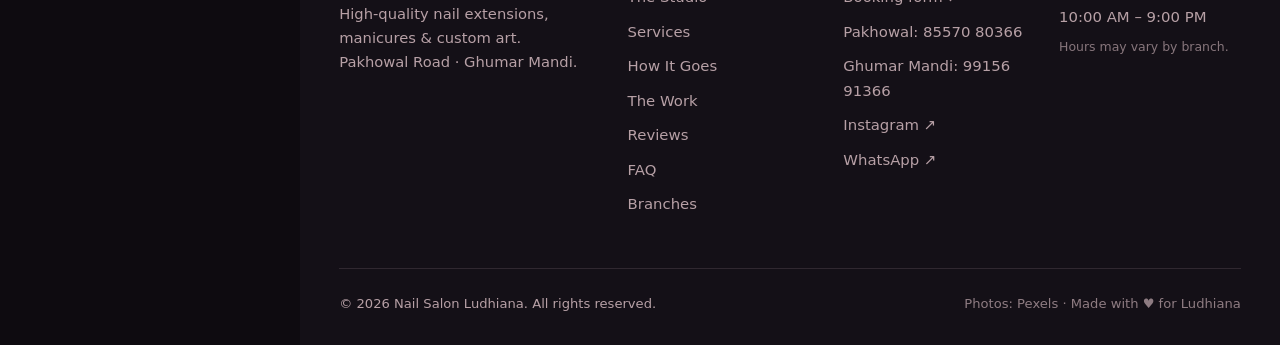
==== commit b2bf50d1: "feat: service detail pages + photo overhaul (index.html)" ====
--- a/index.html
+++ b/index.html
@@ -12,7 +12,7 @@
   <meta property="og:title" content="Nail Salon Ludhiana — The Nail Studio Ludhiana Can't Stop Talking About" />
   <meta property="og:description" content="4.6★ · 176 Google reviews · 28.2K on Instagram. Extensions, gels, pedicures & custom nail art. Two branches, open 7 days." />
   <meta property="og:type" content="website" />
-  <meta property="og:image" content="https://images.pexels.com/photos/34971940/pexels-photo-34971940.jpeg?auto=compress&cs=tinysrgb&w=1200" />
+  <meta property="og:image" content="https://images.pexels.com/photos/18730147/pexels-photo-18730147.jpeg?auto=compress&cs=tinysrgb&w=1200" />
 
   <!-- Fonts -->
   <link rel="preconnect" href="https://fonts.googleapis.com" />
@@ -29,7 +29,7 @@
       {
         "@type": "NailSalon",
         "name": "Nail Salon — Pakhowal Road",
-        "image": "https://images.pexels.com/photos/34971940/pexels-photo-34971940.jpeg?auto=compress&cs=tinysrgb&w=1200",
+        "image": "https://images.pexels.com/photos/18730147/pexels-photo-18730147.jpeg?auto=compress&cs=tinysrgb&w=1200",
         "telephone": "+918557080366",
         "priceRange": "₹₹",
         "address": {
@@ -94,6 +94,7 @@
         <span class="brand__mono">NS</span>
         <span class="brand__word">Nail Salon <em>Ludhiana</em></span>
       </a>
+      <a class="topbar__cta" href="booking.html">Book Now</a>
       <button class="topbar__burger" id="burger" aria-label="Open menu" aria-expanded="false" aria-controls="sidebar">
         <span></span><span></span><span></span>
       </button>
@@ -117,10 +118,12 @@
         <a class="side-link" href="#reviews"><span>05</span> Reviews</a>
         <a class="side-link" href="#faq"><span>06</span> FAQ</a>
         <a class="side-link" href="#branches"><span>07</span> Branches</a>
+        <a class="side-link" href="booking.html"><span>08</span> Book Now</a>
       </nav>
 
       <p class="sidebar__eyebrow">Quick book</p>
       <div class="side-book">
+        <a class="btn btn--primary btn--sm side-book__form" href="booking.html">Open booking form →</a>
         <a class="side-book__row" href="tel:+918557080366">
           <span class="side-book__branch">Pakhowal Road</span>
           <strong>85570 80366</strong>
@@ -157,6 +160,10 @@
     <section class="hero" aria-label="Intro">
       <div class="hero__glow hero__glow--a" aria-hidden="true"></div>
       <div class="hero__glow hero__glow--b" aria-hidden="true"></div>
+      <span class="sparkle" style="top:16%; left:4%; animation-delay:.4s" aria-hidden="true">✦</span>
+      <span class="sparkle" style="top:64%; left:12%; animation-delay:1.6s; font-size:13px" aria-hidden="true">✦</span>
+      <span class="sparkle" style="top:22%; right:6%; animation-delay:.9s" aria-hidden="true">✦</span>
+      <span class="sparkle" style="bottom:24%; right:14%; animation-delay:2.3s; font-size:14px" aria-hidden="true">✦</span>
 
       <div class="container hero__grid">
         <div class="hero__copy">
@@ -176,7 +183,11 @@
           </p>
 
           <div class="hero__actions reveal d3">
-            <a class="btn btn--primary" href="tel:+918557080366">
+            <a class="btn btn--primary" href="booking.html">
+              Book Your Set
+              <span aria-hidden="true">→</span>
+            </a>
+            <a class="btn btn--ghost" href="tel:+918557080366">
               <svg viewBox="0 0 24 24" fill="none" stroke="currentColor" stroke-width="2" stroke-linecap="round" stroke-linejoin="round" aria-hidden="true"><path d="M22 16.92v3a2 2 0 0 1-2.18 2 19.79 19.79 0 0 1-8.63-3.07 19.5 19.5 0 0 1-6-6 19.79 19.79 0 0 1-3.07-8.67A2 2 0 0 1 4.11 2h3a2 2 0 0 1 2 1.72c.127.96.361 1.903.7 2.81a2 2 0 0 1-.45 2.11L8.09 9.91a16 16 0 0 0 6 6l1.27-1.27a2 2 0 0 1 2.11-.45c.907.339 1.85.573 2.81.7A2 2 0 0 1 22 16.92z"/></svg>
               Call Pakhowal Road
             </a>
@@ -194,21 +205,46 @@
         </div>
 
         <div class="hero__visual reveal d2" id="heroVisual">
-          <figure class="polaroid polaroid--main" data-tilt>
-            <img src="https://images.pexels.com/photos/34971940/pexels-photo-34971940.jpeg?auto=compress&cs=tinysrgb&w=900"
-                 alt="Teal almond-shaped gel nails with hand-painted marble accents" fetchpriority="high" />
-            <figcaption>Teal almond set · hand-painted</figcaption>
-          </figure>
-          <figure class="polaroid polaroid--b" data-tilt>
-            <img src="https://images.pexels.com/photos/34885844/pexels-photo-34885844.jpeg?auto=compress&cs=tinysrgb&w=700"
-                 alt="Coral nails with delicate charm detail and a gold ring" loading="eager" />
-            <figcaption>Coral + charm</figcaption>
-          </figure>
-          <figure class="polaroid polaroid--c" data-tilt>
-            <img src="https://images.pexels.com/photos/7683058/pexels-photo-7683058.jpeg?auto=compress&cs=tinysrgb&w=700"
-                 alt="Classic glossy red manicure" loading="eager" />
-            <figcaption>Classic red</figcaption>
-          </figure>
+          <div class="arch-stage" aria-label="Signature looks">
+            <div class="arch-glow" aria-hidden="true"></div>
+
+            <figure class="arch arch--left" data-tilt>
+              <div class="arch__lift">
+                <span class="arch__tag">Signature red</span>
+                <div class="arch__frame">
+                  <img src="https://images.pexels.com/photos/15491629/pexels-photo-15491629.jpeg?auto=compress&cs=tinysrgb&w=700"
+                       alt="Red manicured nails resting on luxurious gold fabric" loading="eager" />
+                </div>
+                <div class="arch__cap">Classic red · <em>on gold</em></div>
+              </div>
+            </figure>
+
+            <figure class="arch arch--center" data-tilt>
+              <div class="arch__lift">
+                <span class="arch__tag arch__tag--gold">✦ Most booked</span>
+                <div class="arch__frame">
+                  <img src="https://images.pexels.com/photos/18730147/pexels-photo-18730147.jpeg?auto=compress&cs=tinysrgb&w=900"
+                       alt="Ornate black and gold nail art with delicate embellishments" fetchpriority="high" />
+                </div>
+                <div class="arch__cap">Black &amp; gold · <em>royale</em></div>
+              </div>
+            </figure>
+
+            <figure class="arch arch--right" data-tilt>
+              <div class="arch__lift">
+                <span class="arch__tag">Party ready</span>
+                <div class="arch__frame">
+                  <img src="https://images.pexels.com/photos/34835286/pexels-photo-34835286.jpeg?auto=compress&cs=tinysrgb&w=700"
+                       alt="Pink glitter nails resting on a red fluffy surface" loading="eager" />
+                </div>
+                <div class="arch__cap">Pink glitter · <em>on fur</em></div>
+              </div>
+            </figure>
+
+            <span class="sparkle" style="top:7%; left:31%; animation-delay:.5s; font-size:12px" aria-hidden="true">✦</span>
+            <span class="sparkle" style="top:24%; right:3%; animation-delay:1.4s" aria-hidden="true">✦</span>
+            <span class="sparkle" style="bottom:16%; left:1%; animation-delay:2.2s; font-size:12px" aria-hidden="true">✦</span>
+          </div>
 
           <div class="hero__badge hero__badge--rating">
             <span class="hero__badge-num">4.6</span>
@@ -240,8 +276,8 @@
         <div class="about__media reveal">
           <img src="https://images.pexels.com/photos/4677845/pexels-photo-4677845.jpeg?auto=compress&cs=tinysrgb&w=900"
                alt="Nail artist carefully applying polish during a manicure" loading="lazy" />
-          <img class="about__media-inset" src="https://images.pexels.com/photos/9433382/pexels-photo-9433382.jpeg?auto=compress&cs=tinysrgb&w=500"
-               alt="Editorial lilac manicure with silver rings" loading="lazy" />
+          <img class="about__media-inset" src="https://images.pexels.com/photos/34885842/pexels-photo-34885842.jpeg?auto=compress&cs=tinysrgb&w=500"
+               alt="Detailed manicured nails with pink polish and floral accents on a dark background" loading="lazy" />
           <div class="about__tape" aria-hidden="true">est. Ludhiana ♥</div>
         </div>
 
@@ -303,55 +339,61 @@
         </div>
 
         <div class="services__grid">
-          <article class="card reveal">
+          <a class="card reveal" href="service.html?svc=extensions" aria-label="Nail Extensions — full details, looks and expert tips">
             <div class="card__media"><img src="https://images.pexels.com/photos/3997391/pexels-photo-3997391.jpeg?auto=compress&cs=tinysrgb&w=700" alt="Nail technician working on a set of extensions" loading="lazy" /></div>
             <div class="card__body">
               <span class="card__tag">Bestseller</span>
               <h3>Nail Extensions</h3>
               <p>Acrylic &amp; gel extensions in every shape — square, almond, coffin, stiletto — built light, strong and sized to your hands.</p>
-            </div>
-          </article>
-
-          <article class="card reveal d1">
+              <span class="card__more">Looks, process &amp; expert tips <i aria-hidden="true">→</i></span>
+            </div>
+          </a>
+
+          <a class="card reveal d1" href="service.html?svc=gel" aria-label="Gel and Acrylic — full details, looks and expert tips">
             <div class="card__media"><img src="https://images.pexels.com/photos/22668317/pexels-photo-22668317.jpeg?auto=compress&cs=tinysrgb&w=700" alt="Hands under a UV gel lamp during a gel manicure" loading="lazy" /></div>
             <div class="card__body">
               <h3>Gel &amp; Acrylic</h3>
               <p>Chip-resistant gel colour, overlays and refills that keep their shine for weeks — not days.</p>
-            </div>
-          </article>
-
-          <article class="card reveal d2">
-            <div class="card__media"><img src="https://images.pexels.com/photos/7795525/pexels-photo-7795525.jpeg?auto=compress&cs=tinysrgb&w=700" alt="Neutral manicured nails with a gold watch" loading="lazy" /></div>
+              <span class="card__more">Looks, process &amp; expert tips <i aria-hidden="true">→</i></span>
+            </div>
+          </a>
+
+          <a class="card reveal d2" href="service.html?svc=manicure" aria-label="Signature Manicure — full details, looks and expert tips">
+            <div class="card__media"><img src="https://images.pexels.com/photos/16041437/pexels-photo-16041437.jpeg?auto=compress&cs=tinysrgb&w=700" alt="Manicurist shaping and polishing a client's nails at the salon" loading="lazy" /></div>
             <div class="card__body">
               <h3>Signature Manicure</h3>
               <p>Shaping, cuticle care, a proper hand massage and a flawless polish finish in the shade of the season.</p>
-            </div>
-          </article>
-
-          <article class="card reveal d1">
-            <div class="card__media"><img src="https://images.pexels.com/photos/4960359/pexels-photo-4960359.jpeg?auto=compress&cs=tinysrgb&w=700" alt="Relaxed pedicure moment" loading="lazy" /></div>
+              <span class="card__more">Looks, process &amp; expert tips <i aria-hidden="true">→</i></span>
+            </div>
+          </a>
+
+          <a class="card reveal d1" href="service.html?svc=pedicure" aria-label="Luxe Pedicure — full details, looks and expert tips">
+            <div class="card__media"><img src="https://images.pexels.com/photos/34930135/pexels-photo-34930135.jpeg?auto=compress&cs=tinysrgb&w=700" alt="Client relaxing during a professional pedicure at the salon" loading="lazy" /></div>
             <div class="card__body">
               <h3>Luxe Pedicure</h3>
               <p>Warm soak, exfoliation, callus care and polish — the Sunday-reset your feet have been asking for.</p>
-            </div>
-          </article>
-
-          <article class="card reveal d2">
+              <span class="card__more">Looks, process &amp; expert tips <i aria-hidden="true">→</i></span>
+            </div>
+          </a>
+
+          <a class="card reveal d2" href="service.html?svc=art" aria-label="Custom Nail Art — full details, looks and expert tips">
             <div class="card__media"><img src="https://images.pexels.com/photos/7066298/pexels-photo-7066298.jpeg?auto=compress&cs=tinysrgb&w=700" alt="Colourful polka-dot nail art holding polish bottles" loading="lazy" /></div>
             <div class="card__body">
               <span class="card__tag card__tag--rose">Trending</span>
               <h3>Custom Nail Art</h3>
               <p>Hand-painted art, chrome, cat-eye, French remixes, charms and 3D decor — bring a pic, we'll recreate it.</p>
-            </div>
-          </article>
-
-          <article class="card reveal d3">
-            <div class="card__media"><img src="https://images.pexels.com/photos/18730147/pexels-photo-18730147.jpeg?auto=compress&cs=tinysrgb&w=700" alt="Ornate black and gold bridal-style nail art" loading="lazy" /></div>
+              <span class="card__more">Looks, process &amp; expert tips <i aria-hidden="true">→</i></span>
+            </div>
+          </a>
+
+          <a class="card reveal d3" href="service.html?svc=bridal" aria-label="Bridal and Occasion — full details, looks and expert tips">
+            <div class="card__media"><img src="https://images.pexels.com/photos/12600630/pexels-photo-12600630.jpeg?auto=compress&cs=tinysrgb&w=700" alt="Bride's hand with detailed henna and colourful bridal nail art" loading="lazy" /></div>
             <div class="card__body">
               <h3>Bridal &amp; Occasion</h3>
               <p>Bridal sets, mehndi-friendly designs and full party squads — book ahead and we'll plan every detail with you.</p>
-            </div>
-          </article>
+              <span class="card__more">Looks, process &amp; expert tips <i aria-hidden="true">→</i></span>
+            </div>
+          </a>
         </div>
 
         <div class="services__cta reveal">
@@ -404,11 +446,11 @@
 
         <div class="masonry" id="masonry">
           <figure class="shot reveal" data-cap="Coral + charm · gold ring"><img src="https://images.pexels.com/photos/34885844/pexels-photo-34885844.jpeg?auto=compress&cs=tinysrgb&w=700" alt="Coral nail art with a gold ring on a dark background" loading="lazy" /></figure>
-          <figure class="shot reveal" data-cap="Pink glitter set · on fur"><img src="https://images.pexels.com/photos/34835286/pexels-photo-34835286.jpeg?auto=compress&cs=tinysrgb&w=700" alt="Pink glitter nails resting on a red fluffy surface" loading="lazy" /></figure>
+          <figure class="shot reveal" data-cap="Gold dust · white glitter"><img src="https://images.pexels.com/photos/38784151/pexels-photo-38784151.jpeg?auto=compress&cs=tinysrgb&w=700" alt="Stylish gold and white glitter manicure with a decorative ring" loading="lazy" /></figure>
           <figure class="shot reveal" data-cap="Editorial lilac"><img src="https://images.pexels.com/photos/9433382/pexels-photo-9433382.jpeg?auto=compress&cs=tinysrgb&w=700" alt="Editorial lilac manicure with silver rings" loading="lazy" /></figure>
           <figure class="shot reveal" data-cap="Classic red · glossy"><img src="https://images.pexels.com/photos/7683058/pexels-photo-7683058.jpeg?auto=compress&cs=tinysrgb&w=700" alt="Glossy classic red manicure" loading="lazy" /></figure>
           <figure class="shot reveal" data-cap="Teal almond · marble accent"><img src="https://images.pexels.com/photos/34971940/pexels-photo-34971940.jpeg?auto=compress&cs=tinysrgb&w=700" alt="Teal almond-shaped nails with marble accents" loading="lazy" /></figure>
-          <figure class="shot reveal" data-cap="Black &amp; gold · occasion set"><img src="https://images.pexels.com/photos/18730147/pexels-photo-18730147.jpeg?auto=compress&cs=tinysrgb&w=700" alt="Black and white ornate nail art with gold details" loading="lazy" /></figure>
+          <figure class="shot reveal" data-cap="Nude &amp; glitter · floral"><img src="https://images.pexels.com/photos/35491156/pexels-photo-35491156.jpeg?auto=compress&cs=tinysrgb&w=700" alt="Elegant nude and glitter manicure with floral design on nails" loading="lazy" /></figure>
           <figure class="shot reveal" data-cap="Blush minimal · polish bar"><img src="https://images.pexels.com/photos/2281695/pexels-photo-2281695.jpeg?auto=compress&cs=tinysrgb&w=700" alt="Soft blush manicure holding two pink polish bottles" loading="lazy" /></figure>
           <figure class="shot reveal" data-cap="Hand-painted florals"><img src="https://images.pexels.com/photos/20758448/pexels-photo-20758448.jpeg?auto=compress&cs=tinysrgb&w=700" alt="Pink manicure with a fresh flower" loading="lazy" /></figure>
           <figure class="shot reveal" data-cap="Polka-dot pop"><img src="https://images.pexels.com/photos/7066298/pexels-photo-7066298.jpeg?auto=compress&cs=tinysrgb&w=700" alt="Colorful polka dot nail art" loading="lazy" /></figure>
@@ -564,6 +606,7 @@
         <p class="cta__kicker">Walk-ins welcome · Book ahead to skip the wait</p>
         <h2 class="cta__title">Ready for nails worth <em>staring at?</em></h2>
         <div class="cta__actions">
+          <a class="btn btn--light" href="booking.html">📝 Booking Form</a>
           <a class="btn btn--light" href="tel:+918557080366">📞 Call Pakhowal Road</a>
           <a class="btn btn--light" href="tel:+919915691366">📞 Call Ghumar Mandi</a>
           <a class="btn btn--outline-light" href="https://wa.me/918557080366?text=Hi%20Nail%20Salon!%20I'd%20like%20to%20book%20an%20appointment." target="_blank" rel="noopener">WhatsApp →</a>
@@ -597,6 +640,7 @@
 
       <div class="footer__col">
         <h4>Contact</h4>
+        <a href="booking.html">Booking form ↗</a>
         <a href="tel:+918557080366">Pakhowal: 85570 80366</a>
         <a href="tel:+919915691366">Ghumar Mandi: 99156 91366</a>
         <a href="https://www.instagram.com/nailsalonludhiana/" target="_blank" rel="noopener">Instagram ↗</a>
--- a/css/style.css
+++ b/css/style.css
@@ -0,0 +1,773 @@
+/* ═══════════════════════════════════════════════════════════
+   NAIL SALON LUDHIANA — dark luxe theme
+   ═══════════════════════════════════════════════════════════ */
+
+:root {
+  --bg: #0e0b10;
+  --bg-2: #141017;
+  --surface: #1b141d;
+  --surface-2: #221825;
+  --line: rgba(240, 214, 226, 0.12);
+  --text: #f6ebe6;
+  --muted: #b7a0a6;
+  --rose: #e79ab5;
+  --rose-hot: #f27fa5;
+  --gold: #d9b26a;
+  --grad-rose: linear-gradient(135deg, #f7b9cd 0%, #e46e97 55%, #b33e67 100%);
+  --radius: 22px;
+  --shadow: 0 30px 60px -18px rgba(0, 0, 0, 0.55);
+  --nav-h: 64px;
+  --sbw: 300px;
+  --font-display: "Fraunces", Georgia, serif;
+  --font-body: "Manrope", system-ui, sans-serif;
+}
+
+/* ── Reset ─────────────────────────────────────────────── */
+*, *::before, *::after { box-sizing: border-box; margin: 0; padding: 0; }
+html { scroll-behavior: smooth; }
+body {
+  background: var(--bg);
+  color: var(--text);
+  font-family: var(--font-body);
+  font-size: 16px;
+  line-height: 1.65;
+  -webkit-font-smoothing: antialiased;
+  overflow-x: hidden;
+}
+img { display: block; max-width: 100%; height: auto; }
+a { color: inherit; text-decoration: none; }
+ul { list-style: none; }
+button { font: inherit; color: inherit; background: none; border: 0; cursor: pointer; }
+section { scroll-margin-top: calc(var(--nav-h) + 12px); }
+::selection { background: var(--rose-hot); color: #2b0a16; }
+
+::-webkit-scrollbar { width: 10px; }
+::-webkit-scrollbar-track { background: var(--bg); }
+::-webkit-scrollbar-thumb { background: #3a2733; border-radius: 8px; }
+::-webkit-scrollbar-thumb:hover { background: #59394c; }
+
+.container { width: min(1180px, 92%); margin-inline: auto; }
+.section { padding: clamp(72px, 9vw, 120px) 0; }
+
+/* ── Typography helpers ────────────────────────────────── */
+.h2 {
+  font-family: var(--font-display);
+  font-weight: 500;
+  font-size: clamp(2.1rem, 4.6vw, 3.4rem);
+  line-height: 1.08;
+  letter-spacing: -0.01em;
+}
+.h2 em {
+  font-style: italic;
+  font-weight: 400;
+  color: var(--rose);
+}
+.eyebrow {
+  display: inline-flex;
+  align-items: center;
+  gap: 10px;
+  font-size: 0.78rem;
+  font-weight: 700;
+  letter-spacing: 0.22em;
+  text-transform: uppercase;
+  color: var(--gold);
+  margin-bottom: 14px;
+}
+.eyebrow::before { content: ""; width: 26px; height: 1px; background: var(--gold); }
+.lead { color: var(--muted); font-size: 1.06rem; max-width: 56ch; }
+.lead strong { color: var(--text); }
+.fineprint { margin-top: 18px; font-size: 0.78rem; color: var(--muted); opacity: 0.7; }
+
+.stars { color: var(--gold); letter-spacing: 2px; font-size: 0.9rem; }
+.stars--big { font-size: 1.25rem; }
+
+/* ── Buttons ───────────────────────────────────────────── */
+.btn {
+  display: inline-flex;
+  align-items: center;
+  justify-content: center;
+  gap: 10px;
+  padding: 15px 28px;
+  border-radius: 999px;
+  font-weight: 700;
+  font-size: 0.95rem;
+  letter-spacing: 0.02em;
+  transition: transform 0.25s ease, box-shadow 0.25s ease, background 0.25s ease, color 0.25s ease, border-color 0.25s ease;
+  will-change: transform;
+}
+.btn svg { width: 18px; height: 18px; flex: none; }
+.btn--primary {
+  background: var(--grad-rose);
+  color: #2b0a16;
+  box-shadow: 0 12px 30px -10px rgba(242, 127, 165, 0.55);
+}
+.btn--primary:hover { transform: translateY(-3px); box-shadow: 0 18px 40px -12px rgba(242, 127, 165, 0.7); }
+.btn--ghost { border: 1px solid var(--line); color: var(--text); background: rgba(255, 255, 255, 0.03); }
+.btn--ghost:hover { border-color: var(--rose); color: var(--rose); transform: translateY(-3px); }
+.btn--light { background: var(--text); color: #241019; }
+.btn--light:hover { transform: translateY(-3px); box-shadow: 0 16px 34px -12px rgba(0,0,0,0.5); }
+.btn--outline-light { border: 1px solid rgba(255, 255, 255, 0.4); color: var(--text); }
+.btn--outline-light:hover { border-color: var(--text); background: rgba(255,255,255,0.08); transform: translateY(-3px); }
+.btn--sm { padding: 11px 20px; font-size: 0.86rem; }
+
+.link-arrow { font-weight: 700; color: var(--rose); }
+.link-arrow:hover { color: var(--rose-hot); }
+
+/* ── Grain overlay ─────────────────────────────────────── */
+.grain {
+  position: fixed; inset: 0;
+  pointer-events: none;
+  z-index: 3;
+  opacity: 0.05;
+  background-image: url("data:image/svg+xml,%3Csvg xmlns='http://www.w3.org/2000/svg' width='160' height='160'%3E%3Cfilter id='n'%3E%3CfeTurbulence type='fractalNoise' baseFrequency='0.9' numOctaves='2'/%3E%3C/filter%3E%3Crect width='160' height='160' filter='url(%23n)' opacity='1'/%3E%3C/svg%3E");
+}
+
+/* ── Preloader ─────────────────────────────────────────── */
+.preloader {
+  position: fixed; inset: 0; z-index: 100;
+  background: var(--bg);
+  display: grid; place-items: center;
+  transition: opacity 0.6s ease, visibility 0.6s ease;
+}
+.preloader.done { opacity: 0; visibility: hidden; }
+.preloader__mark { text-align: center; }
+.preloader__logo {
+  font-family: var(--font-display);
+  font-style: italic;
+  font-size: 3rem;
+  color: var(--rose);
+  display: block;
+  animation: pulse 1.2s ease-in-out infinite;
+}
+.preloader__bar {
+  display: block; width: 120px; height: 2px;
+  background: var(--line); margin: 18px auto 0; border-radius: 2px;
+  overflow: hidden;
+}
+.preloader__bar i { display: block; height: 100%; width: 40%; background: var(--rose-hot); border-radius: 2px; animation: load 1.1s ease-in-out infinite; }
+@keyframes load { 0% { transform: translateX(-100%);} 100% { transform: translateX(320%);} }
+@keyframes pulse { 0%,100% { opacity: 1; } 50% { opacity: 0.55; } }
+
+/* ── Topbar (mobile / tablet) ──────────────────────────── */
+.topbar {
+  position: fixed; top: 0; left: 0; right: 0; z-index: 80;
+  height: var(--nav-h);
+  display: flex; align-items: center;
+  background: rgba(14, 11, 16, 0.85);
+  backdrop-filter: blur(14px);
+  -webkit-backdrop-filter: blur(14px);
+  border-bottom: 1px solid var(--line);
+}
+.topbar__inner {
+  width: min(1180px, 92%); margin-inline: auto;
+  display: flex; align-items: center; justify-content: space-between;
+}
+.topbar__burger { display: flex; flex-direction: column; gap: 5px; padding: 10px; }
+.topbar__burger span { width: 24px; height: 2px; background: var(--text); border-radius: 2px; transition: transform 0.3s ease, opacity 0.3s ease; }
+.topbar.open .topbar__burger span:nth-child(1) { transform: translateY(7px) rotate(45deg); }
+.topbar.open .topbar__burger span:nth-child(2) { opacity: 0; }
+.topbar.open .topbar__burger span:nth-child(3) { transform: translateY(-7px) rotate(-45deg); }
+
+/* ── Brand (used in topbar + sidebar) ──────────────────── */
+.brand { display: inline-flex; align-items: center; gap: 12px; }
+.brand__mono {
+  display: grid; place-items: center;
+  width: 42px; height: 42px; flex: none;
+  border-radius: 13px;
+  background: var(--grad-rose);
+  color: #2b0a16;
+  font-family: var(--font-display);
+  font-style: italic;
+  font-weight: 600;
+  font-size: 1.15rem;
+}
+.brand__word { font-weight: 800; font-size: 0.98rem; letter-spacing: 0.04em; line-height: 1.1; }
+.brand__word em { display: block; font-family: var(--font-display); font-style: italic; font-weight: 400; color: var(--rose); font-size: 0.95rem; letter-spacing: 0.02em; }
+
+/* ── Sidebar ───────────────────────────────────────────── */
+.sidebar {
+  position: fixed; top: 0; left: 0; bottom: 0; z-index: 85;
+  width: var(--sbw);
+  background: rgba(17, 12, 18, 0.94);
+  backdrop-filter: blur(18px);
+  -webkit-backdrop-filter: blur(18px);
+  border-right: 1px solid var(--line);
+  transform: translateX(-105%);
+  transition: transform 0.45s cubic-bezier(0.22, 1, 0.36, 1);
+  overflow-y: auto;
+  overscroll-behavior: contain;
+}
+.sidebar.open { transform: none; box-shadow: 40px 0 90px -30px rgba(0, 0, 0, 0.65); }
+.sidebar__scroll { padding: 26px 22px 30px; display: flex; flex-direction: column; min-height: 100%; }
+.sidebar__brand { margin-bottom: 24px; }
+.sidebar__eyebrow {
+  font-size: 0.68rem; font-weight: 800; letter-spacing: 0.24em; text-transform: uppercase;
+  color: var(--gold); margin: 18px 0 10px;
+}
+.side-nav { display: flex; flex-direction: column; gap: 2px; }
+.side-link {
+  display: flex; align-items: baseline; gap: 12px;
+  padding: 9px 10px; border-radius: 12px;
+  font-weight: 700; font-size: 0.94rem; color: var(--muted);
+  position: relative;
+  transition: color 0.25s ease, background 0.25s ease;
+}
+.side-link span { font-family: var(--font-display); font-style: italic; font-size: 0.72rem; color: var(--gold); min-width: 20px; }
+.side-link:hover { color: var(--text); background: rgba(255, 255, 255, 0.04); }
+.side-link.active { color: var(--rose); background: linear-gradient(90deg, rgba(231, 154, 181, 0.13), transparent 70%); }
+.side-link.active::before {
+  content: ""; position: absolute; left: -22px; top: 16%; bottom: 16%;
+  width: 3px; border-radius: 3px; background: var(--grad-rose);
+}
+
+.side-book { display: flex; flex-direction: column; gap: 8px; }
+.side-book__row {
+  display: flex; flex-direction: column; gap: 2px;
+  padding: 10px 12px; border: 1px solid var(--line); border-radius: 14px;
+  transition: border-color 0.25s ease, transform 0.25s ease;
+}
+.side-book__row:hover { border-color: rgba(231, 154, 181, 0.4); transform: translateX(3px); }
+.side-book__branch { font-size: 0.66rem; font-weight: 800; letter-spacing: 0.16em; text-transform: uppercase; color: var(--muted); }
+.side-book__row strong { font-size: 1.02rem; }
+.side-book__wa { margin-top: 4px; }
+
+.side-hours {
+  display: flex; align-items: center; gap: 12px;
+  padding: 11px 12px; border: 1px dashed var(--line); border-radius: 14px;
+}
+.side-hours__dot {
+  width: 10px; height: 10px; border-radius: 50%; flex: none;
+  background: #7ce28d; animation: dotpulse 2s ease-out infinite;
+}
+.side-hours__dot.closed { background: #f2795f; animation: none; }
+@keyframes dotpulse {
+  0% { box-shadow: 0 0 0 0 rgba(124, 226, 141, 0.45); }
+  70% { box-shadow: 0 0 0 8px rgba(124, 226, 141, 0); }
+  100% { box-shadow: 0 0 0 0 rgba(124, 226, 141, 0); }
+}
+.side-hours strong { display: block; font-size: 0.92rem; line-height: 1.3; }
+.side-hours div span { display: block; font-size: 0.74rem; color: var(--muted); }
+
+.side-ig {
+  display: flex; align-items: center; gap: 10px;
+  margin-top: 4px; padding: 12px 14px; border-radius: 14px;
+  background: linear-gradient(120deg, rgba(231, 154, 181, 0.13), rgba(217, 178, 106, 0.08));
+  border: 1px solid var(--line);
+  font-weight: 800; font-size: 0.9rem;
+  transition: transform 0.25s ease;
+}
+.side-ig:hover { transform: translateY(-2px); }
+.side-ig svg { width: 20px; height: 20px; color: var(--rose); flex: none; }
+.side-ig__text span { display: block; font-size: 0.72rem; font-weight: 600; color: var(--muted); }
+.sidebar__foot { margin-top: auto; padding-top: 20px; font-size: 0.7rem; letter-spacing: 0.08em; text-align: center; color: var(--muted); opacity: 0.7; }
+
+/* ── Backdrop + progress ───────────────────────────────── */
+.backdrop { position: fixed; inset: 0; z-index: 84; background: rgba(8, 6, 10, 0.6); backdrop-filter: blur(3px); }
+.backdrop[hidden] { display: none; }
+.progress { position: fixed; top: 0; left: 0; right: 0; height: 3px; z-index: 90; pointer-events: none; }
+.progress i { display: block; height: 100%; width: 0%; background: var(--grad-rose); }
+
+/* ── Hero ──────────────────────────────────────────────── */
+.hero {
+  position: relative;
+  min-height: 100svh;
+  display: flex; align-items: center;
+  padding: calc(var(--nav-h) + 40px) 0 60px;
+  overflow: clip;
+}
+.hero__glow { position: absolute; border-radius: 50%; filter: blur(90px); pointer-events: none; }
+.hero__glow--a { width: 560px; height: 560px; top: -180px; right: -120px; background: radial-gradient(circle, rgba(231,154,181,0.16), transparent 65%); }
+.hero__glow--b { width: 480px; height: 480px; bottom: -200px; left: -160px; background: radial-gradient(circle, rgba(217,178,106,0.1), transparent 65%); }
+
+.hero__grid { display: grid; grid-template-columns: 1.05fr 0.95fr; gap: clamp(30px, 5vw, 70px); align-items: center; position: relative; z-index: 2; }
+
+.hero__pill {
+  display: inline-flex; align-items: center; gap: 10px;
+  padding: 9px 18px; border-radius: 999px;
+  border: 1px solid var(--line);
+  background: rgba(255,255,255,0.04);
+  font-size: 0.85rem; font-weight: 700; color: var(--muted);
+  backdrop-filter: blur(6px);
+}
+.hero__pill .stars { font-size: 0.8rem; }
+
+.hero__title {
+  font-family: var(--font-display);
+  font-weight: 500;
+  font-size: clamp(2.6rem, 6.2vw, 4.6rem);
+  line-height: 1.02;
+  letter-spacing: -0.015em;
+  margin: 22px 0 20px;
+  text-wrap: balance;
+}
+.hero__title em { font-style: italic; font-weight: 400; color: transparent; background: var(--grad-rose); -webkit-background-clip: text; background-clip: text; }
+
+.hero__sub { color: var(--muted); font-size: 1.08rem; max-width: 52ch; }
+.hero__sub strong { color: var(--text); }
+
+.hero__actions { display: flex; flex-wrap: wrap; gap: 14px; margin-top: 30px; }
+.hero__chips { display: flex; flex-wrap: wrap; gap: 10px; margin-top: 26px; }
+.hero__chips li {
+  display: inline-flex; align-items: center; gap: 8px;
+  font-size: 0.82rem; font-weight: 600; color: var(--muted);
+  padding: 8px 14px; border-radius: 999px;
+  border: 1px dashed var(--line);
+}
+.hero__chips li span { color: var(--rose); }
+
+/* Hero collage */
+.hero__visual { position: relative; height: clamp(420px, 58vw, 620px); }
+.polaroid {
+  position: absolute;
+  border-radius: 20px;
+  overflow: hidden;
+  box-shadow: var(--shadow);
+  border: 1px solid rgba(255,255,255,0.09);
+  background: var(--surface);
+  transition: transform 0.4s ease;
+  will-change: transform;
+}
+.polaroid img { width: 100%; height: 100%; object-fit: cover; }
+.polaroid figcaption {
+  position: absolute; left: 12px; bottom: 12px;
+  padding: 6px 12px; border-radius: 999px;
+  font-size: 0.72rem; font-weight: 700; letter-spacing: 0.06em;
+  background: rgba(14,11,16,0.72); color: var(--text);
+  backdrop-filter: blur(8px);
+  border: 1px solid rgba(255,255,255,0.12);
+}
+.polaroid--main { width: 56%; aspect-ratio: 3/4; top: 6%; left: 8%; z-index: 3; transform: rotate(-4deg); }
+.polaroid--b { width: 42%; aspect-ratio: 3/4; top: 0; right: 0; z-index: 1; transform: rotate(5deg); }
+.polaroid--c { width: 46%; aspect-ratio: 4/5; bottom: 0; left: 30%; z-index: 2; transform: rotate(2.5deg); }
+
+.hero__badge {
+  position: absolute; z-index: 4;
+  display: flex; align-items: center; gap: 10px;
+  padding: 14px 18px; border-radius: 18px;
+  background: rgba(20, 14, 20, 0.85);
+  border: 1px solid var(--line);
+  backdrop-filter: blur(10px);
+  box-shadow: var(--shadow);
+  animation: floaty 5s ease-in-out infinite;
+}
+.hero__badge--rating { top: 52%; right: 4%; }
+.hero__badge--ig { bottom: 10%; right: 30%; animation-delay: 1.4s; }
+.hero__badge--rating .hero__badge-num { font-family: var(--font-display); font-size: 2rem; font-style: italic; color: var(--gold); line-height: 1; }
+.hero__badge-label { font-size: 0.72rem; font-weight: 700; color: var(--muted); line-height: 1.3; }
+.hero__badge--ig svg { width: 22px; height: 22px; color: var(--rose); }
+.hero__badge--ig span { font-size: 0.8rem; color: var(--muted); }
+.hero__badge--ig strong { color: var(--text); }
+@keyframes floaty { 0%,100% { translate: 0 0; } 50% { translate: 0 -10px; } }
+
+.hero__scroll {
+  position: absolute; left: 50%; bottom: 22px; transform: translateX(-50%);
+  z-index: 2;
+  display: inline-flex; align-items: center; gap: 10px;
+  font-size: 0.72rem; font-weight: 700; letter-spacing: 0.28em; text-transform: uppercase;
+  color: var(--muted);
+  transition: color 0.25s ease;
+}
+.hero__scroll:hover { color: var(--rose); }
+.hero__scroll-dot {
+  width: 34px; height: 20px; border-radius: 999px;
+  border: 1px solid var(--line); position: relative;
+}
+.hero__scroll-dot::after {
+  content: ""; position: absolute; top: 3px; left: 4px;
+  width: 4px; height: 4px; border-radius: 50%;
+  background: var(--rose);
+  animation: scrolldot 1.6s ease-in-out infinite;
+}
+@keyframes scrolldot { 0%,100% { transform: translate(0,4px); opacity: 1;} 50% { transform: translate(18px,4px); opacity: .4;} }
+
+/* ── Marquee ───────────────────────────────────────────── */
+.marquee {
+  border-block: 1px solid var(--line);
+  padding: 18px 0;
+  overflow: hidden;
+  background: var(--bg-2);
+}
+.marquee__track { display: flex; width: max-content; animation: marquee 30s linear infinite; }
+.marquee__track span {
+  font-family: var(--font-display);
+  font-size: 1.15rem; font-style: italic;
+  color: var(--muted); white-space: nowrap;
+  padding-right: 12px;
+}
+.marquee__track i { color: var(--rose); font-style: normal; margin: 0 14px; }
+@keyframes marquee { to { transform: translateX(-50%); } }
+
+/* ── About ─────────────────────────────────────────────── */
+.about__grid { display: grid; grid-template-columns: 1fr 1.1fr; gap: clamp(36px, 6vw, 80px); align-items: center; }
+.about__media { position: relative; }
+.about__media > img {
+  width: 100%; aspect-ratio: 4/5; object-fit: cover;
+  border-radius: var(--radius); box-shadow: var(--shadow);
+}
+.about__media-inset {
+  position: absolute; right: -26px; bottom: -34px;
+  width: 42%; aspect-ratio: 3/4; object-fit: cover;
+  border-radius: 16px; border: 6px solid var(--bg);
+  box-shadow: var(--shadow);
+}
+.about__tape {
+  position: absolute; top: -14px; left: 24px;
+  padding: 7px 16px;
+  background: var(--gold); color: #241a05;
+  font-size: 0.74rem; font-weight: 800; letter-spacing: 0.14em; text-transform: uppercase;
+  border-radius: 6px; transform: rotate(-3deg);
+  box-shadow: 0 8px 18px -6px rgba(0,0,0,0.4);
+}
+
+.stats {
+  display: grid; grid-template-columns: repeat(4, 1fr);
+  gap: 18px; margin-top: 34px;
+  border-top: 1px solid var(--line); padding-top: 28px;
+}
+.stat__num {
+  display: block;
+  font-family: var(--font-display);
+  font-style: italic;
+  font-size: clamp(1.7rem, 3vw, 2.4rem);
+  color: var(--rose);
+  line-height: 1;
+}
+.stat__label { font-size: 0.76rem; font-weight: 700; letter-spacing: 0.08em; text-transform: uppercase; color: var(--muted); margin-top: 8px; display: block; }
+
+/* ── Section head ──────────────────────────────────────── */
+.section__head {
+  display: flex; align-items: flex-end; justify-content: space-between;
+  gap: 26px; margin-bottom: clamp(36px, 5vw, 56px);
+}
+.section__note { color: var(--muted); font-size: 0.95rem; max-width: 34ch; text-align: right; }
+
+/* ── Services ──────────────────────────────────────────── */
+.services__grid { display: grid; grid-template-columns: repeat(3, 1fr); gap: 22px; }
+.card {
+  background: var(--surface);
+  border: 1px solid var(--line);
+  border-radius: var(--radius);
+  overflow: hidden;
+  transition: transform 0.35s ease, border-color 0.35s ease, box-shadow 0.35s ease;
+}
+.card:hover { transform: translateY(-8px); border-color: rgba(231,154,181,0.35); box-shadow: var(--shadow); }
+.card__media { aspect-ratio: 16/10; overflow: hidden; }
+.card__media img { width: 100%; height: 100%; object-fit: cover; transition: transform 0.6s ease; }
+.card:hover .card__media img { transform: scale(1.07); }
+.card__body { padding: 24px; position: relative; }
+.card__tag {
+  position: absolute; top: -13px; left: 24px;
+  padding: 5px 13px; border-radius: 999px;
+  background: var(--gold); color: #241a05;
+  font-size: 0.68rem; font-weight: 800; letter-spacing: 0.12em; text-transform: uppercase;
+}
+.card__tag--rose { background: var(--grad-rose); color: #2b0a16; }
+.card h3 { font-family: var(--font-display); font-size: 1.4rem; font-weight: 500; margin: 10px 0 8px; }
+.card p { color: var(--muted); font-size: 0.93rem; }
+.services__cta { text-align: center; margin-top: 40px; }
+
+/* ── Gallery ───────────────────────────────────────────── */
+.masonry { columns: 3 260px; column-gap: 16px; }
+.shot {
+  break-inside: avoid; margin-bottom: 16px;
+  border-radius: 16px; overflow: hidden;
+  border: 1px solid var(--line);
+  cursor: zoom-in;
+  position: relative;
+  transition: transform 0.3s ease, box-shadow 0.3s ease;
+}
+.shot img { width: 100%; transition: transform 0.6s ease, filter 0.4s ease; }
+.shot::after {
+  content: attr(data-cap);
+  position: absolute; inset: auto 10px 10px 10px;
+  padding: 9px 13px; border-radius: 12px;
+  background: rgba(14,11,16,0.78);
+  backdrop-filter: blur(8px);
+  font-size: 0.78rem; font-weight: 700;
+  opacity: 0; transform: translateY(8px);
+  transition: opacity 0.3s ease, transform 0.3s ease;
+  pointer-events: none;
+}
+.shot:hover { transform: translateY(-4px); box-shadow: var(--shadow); z-index: 1; }
+.shot:hover img { transform: scale(1.06); }
+.shot:hover::after { opacity: 1; transform: translateY(0); }
+
+/* Lightbox */
+.lightbox {
+  position: fixed; inset: 0; z-index: 90;
+  background: rgba(10, 8, 12, 0.94);
+  backdrop-filter: blur(10px);
+  display: flex; align-items: center; justify-content: center;
+  gap: 18px; padding: 40px;
+}
+.lightbox[hidden] { display: none; }
+.lightbox__figure { max-width: min(860px, 86vw); text-align: center; }
+.lightbox__figure img { max-height: 78vh; width: auto; border-radius: 14px; box-shadow: var(--shadow); }
+.lightbox__figure figcaption { margin-top: 14px; color: var(--muted); font-size: 0.9rem; font-weight: 600; }
+.lightbox__close {
+  position: absolute; top: 20px; right: 26px;
+  width: 46px; height: 46px; border-radius: 50%;
+  border: 1px solid var(--line); font-size: 1.6rem; color: var(--text);
+  transition: background 0.25s ease, transform 0.25s ease;
+}
+.lightbox__close:hover { background: rgba(255,255,255,0.08); transform: rotate(90deg); }
+.lightbox__nav {
+  width: 50px; height: 50px; border-radius: 50%;
+  border: 1px solid var(--line); font-size: 1.2rem;
+  transition: background 0.25s ease, border-color 0.25s ease;
+  flex: none;
+}
+.lightbox__nav:hover { background: rgba(255,255,255,0.08); border-color: var(--rose); }
+
+/* ── Reviews ───────────────────────────────────────────── */
+.reviews { background: var(--bg-2); border-block: 1px solid var(--line); }
+.reviews__head { display: grid; grid-template-columns: auto 1fr; gap: clamp(30px, 5vw, 70px); align-items: center; margin-bottom: 44px; }
+.reviews__score {
+  display: flex; flex-direction: column; gap: 8px;
+  padding: 34px 40px;
+  background: var(--surface); border: 1px solid var(--line); border-radius: var(--radius);
+  box-shadow: var(--shadow);
+  position: relative; overflow: hidden;
+}
+.reviews__score::before {
+  content: ""; position: absolute; inset: -60% -40% auto auto;
+  width: 70%; aspect-ratio: 1; border-radius: 50%;
+  background: radial-gradient(circle, rgba(217,178,106,0.14), transparent 65%);
+}
+.reviews__num { font-family: var(--font-display); font-style: italic; font-size: clamp(3.4rem, 6vw, 5rem); line-height: 0.95; color: var(--gold); }
+.reviews__count { font-size: 0.82rem; font-weight: 700; color: var(--muted); }
+.reviews__intro .btn { margin-top: 20px; }
+
+.slider__track {
+  display: flex; gap: 20px;
+  overflow-x: auto; scroll-snap-type: x mandatory;
+  padding-bottom: 10px;
+  scrollbar-width: none;
+}
+.slider__track::-webkit-scrollbar { display: none; }
+.quote {
+  flex: 0 0 min(420px, 86%);
+  scroll-snap-align: start;
+  background: var(--surface);
+  border: 1px solid var(--line);
+  border-radius: var(--radius);
+  padding: 30px;
+  display: flex; flex-direction: column; gap: 14px;
+}
+.quote p { font-size: 1rem; color: var(--text); flex: 1; }
+.quote footer { font-weight: 800; font-size: 0.9rem; }
+.quote footer span { color: var(--muted); font-weight: 600; font-size: 0.8rem; }
+.slider__nav { display: flex; gap: 12px; margin-top: 18px; }
+.slider__nav button {
+  width: 48px; height: 48px; border-radius: 50%;
+  border: 1px solid var(--line); font-size: 1.1rem;
+  transition: background 0.25s ease, border-color 0.25s ease, transform 0.25s ease;
+}
+.slider__nav button:hover { background: rgba(255,255,255,0.06); border-color: var(--rose); transform: translateY(-2px); }
+
+/* ── Branches ──────────────────────────────────────────── */
+.branches__grid { display: grid; grid-template-columns: 1fr 1fr; gap: 22px; }
+.branch {
+  position: relative;
+  padding: 44px 38px 38px;
+  background: var(--surface);
+  border: 1px solid var(--line);
+  border-radius: var(--radius);
+  transition: transform 0.3s ease, border-color 0.3s ease;
+  overflow: hidden;
+}
+.branch::before {
+  content: ""; position: absolute; inset: auto -30% -55% auto;
+  width: 70%; aspect-ratio: 1; border-radius: 50%;
+  background: radial-gradient(circle, rgba(231,154,181,0.1), transparent 65%);
+  pointer-events: none;
+}
+.branch:hover { transform: translateY(-6px); border-color: rgba(231,154,181,0.35); }
+.branch__ribbon {
+  position: absolute; top: 22px; left: 38px;
+  padding: 6px 14px; border-radius: 999px;
+  background: rgba(217,178,106,0.14); border: 1px solid rgba(217,178,106,0.4);
+  color: var(--gold);
+  font-size: 0.7rem; font-weight: 800; letter-spacing: 0.16em; text-transform: uppercase;
+}
+.branch__ribbon--rose { background: rgba(231,154,181,0.12); border-color: rgba(231,154,181,0.45); color: var(--rose); }
+.branch h3 { font-family: var(--font-display); font-size: 1.9rem; font-weight: 500; margin: 26px 0 10px; }
+.branch__addr { color: var(--muted); font-size: 0.95rem; min-height: 58px; }
+.branch__phones { display: flex; flex-direction: column; gap: 6px; margin: 18px 0 24px; }
+.branch__phones a { font-size: 1.15rem; font-weight: 700; color: var(--text); transition: color 0.25s ease; }
+.branch__phones a:hover { color: var(--rose); }
+.branch__actions { display: flex; flex-wrap: wrap; gap: 12px; }
+
+/* ── CTA banner ────────────────────────────────────────── */
+.cta { padding: clamp(40px, 6vw, 80px) 0; }
+.cta__inner {
+  position: relative;
+  text-align: center;
+  padding: clamp(56px, 8vw, 96px) 24px;
+  border-radius: 30px;
+  background:
+    radial-gradient(120% 140% at 15% 10%, rgba(247,185,205,0.25), transparent 55%),
+    radial-gradient(120% 140% at 85% 90%, rgba(217,178,106,0.18), transparent 55%),
+    var(--surface-2);
+  border: 1px solid var(--line);
+  overflow: hidden;
+}
+.cta__kicker { font-size: 0.8rem; font-weight: 800; letter-spacing: 0.2em; text-transform: uppercase; color: var(--gold); margin-bottom: 14px; }
+.cta__title { font-family: var(--font-display); font-size: clamp(2.2rem, 5vw, 3.6rem); font-weight: 500; line-height: 1.05; margin-bottom: 30px; }
+.cta__title em { font-style: italic; font-weight: 400; color: var(--rose); }
+.cta__actions { display: flex; flex-wrap: wrap; justify-content: center; gap: 14px; }
+
+/* ── Footer ────────────────────────────────────────────── */
+.footer { border-top: 1px solid var(--line); background: var(--bg-2); padding: 60px 0 30px; }
+.footer__grid { display: grid; grid-template-columns: 1.4fr 1fr 1fr 1fr; gap: 34px; }
+.footer__brand p { color: var(--muted); font-size: 0.92rem; margin-top: 16px; }
+.footer__col h4 { font-size: 0.78rem; font-weight: 800; letter-spacing: 0.18em; text-transform: uppercase; color: var(--gold); margin-bottom: 16px; }
+.footer__col a { display: block; color: var(--muted); font-size: 0.93rem; padding: 5px 0; transition: color 0.25s ease, transform 0.25s ease; }
+.footer__col a:hover { color: var(--rose); transform: translateX(4px); }
+.footer__col p { color: var(--muted); font-size: 0.93rem; }
+.footer__hint { font-size: 0.78rem !important; opacity: 0.7; margin-top: 8px; }
+.footer__base {
+  display: flex; justify-content: space-between; flex-wrap: wrap; gap: 10px;
+  margin-top: 46px; padding-top: 24px;
+  border-top: 1px solid var(--line);
+  color: var(--muted); font-size: 0.82rem;
+}
+.footer__credit { opacity: 0.75; }
+
+/* ── Floating WhatsApp ─────────────────────────────────── */
+.fab {
+  position: fixed; right: 22px; bottom: 22px; z-index: 60;
+  width: 58px; height: 58px; border-radius: 50%;
+  display: grid; place-items: center;
+  background: #25d366; color: #fff;
+  box-shadow: 0 14px 34px -8px rgba(37, 211, 102, 0.55);
+  transition: transform 0.25s ease, box-shadow 0.25s ease;
+}
+.fab svg { width: 27px; height: 27px; }
+.fab:hover { transform: translateY(-4px) scale(1.05); }
+.fab::after {
+  content: ""; position: absolute; inset: -4px;
+  border-radius: 50%; border: 2px solid rgba(37,211,102,0.5);
+  animation: fabping 2s ease-out infinite;
+}
+@keyframes fabping { 0% { transform: scale(1); opacity: 1; } 100% { transform: scale(1.5); opacity: 0; } }
+
+/* ── Reveal animations ─────────────────────────────────── */
+.reveal { opacity: 0; transform: translateY(26px); transition: opacity 0.8s ease, transform 0.8s cubic-bezier(0.22, 1, 0.36, 1); }
+.reveal.in { opacity: 1; transform: none; }
+.d1 { transition-delay: 0.1s; }
+.d2 { transition-delay: 0.2s; }
+.d3 { transition-delay: 0.3s; }
+.d4 { transition-delay: 0.4s; }
+
+/* ── Trending chips ────────────────────────────────────── */
+.trending { display: flex; flex-wrap: wrap; align-items: center; gap: 10px; margin: -14px 0 36px; }
+.trending__label { font-size: 0.72rem; font-weight: 800; letter-spacing: 0.18em; text-transform: uppercase; color: var(--gold); margin-right: 4px; }
+.trend {
+  padding: 8px 16px; border-radius: 999px;
+  border: 1px solid var(--line); background: rgba(255, 255, 255, 0.03);
+  font-size: 0.85rem; font-weight: 700; color: var(--muted);
+  transition: color 0.25s ease, border-color 0.25s ease, transform 0.25s ease;
+}
+.trend:hover { color: var(--rose); border-color: rgba(231, 154, 181, 0.4); transform: translateY(-2px); }
+
+/* ── Steps ─────────────────────────────────────────────── */
+.steps__grid { display: grid; grid-template-columns: repeat(3, 1fr); gap: 20px; }
+.step {
+  position: relative; overflow: hidden;
+  padding: 30px 26px; border: 1px solid var(--line); border-radius: var(--radius);
+  background: var(--surface);
+  transition: transform 0.3s ease, border-color 0.3s ease;
+}
+.step::before {
+  content: ""; position: absolute; top: -40%; right: -30%;
+  width: 55%; aspect-ratio: 1; border-radius: 50%;
+  background: radial-gradient(circle, rgba(231, 154, 181, 0.1), transparent 65%);
+  pointer-events: none;
+}
+.step:hover { transform: translateY(-6px); border-color: rgba(231, 154, 181, 0.35); }
+.step__num {
+  display: block; margin-bottom: 14px;
+  font-family: var(--font-display); font-style: italic;
+  font-size: 2.6rem; line-height: 1;
+  color: transparent; -webkit-text-stroke: 1px rgba(231, 154, 181, 0.55);
+}
+.step h3 { font-family: var(--font-display); font-weight: 500; font-size: 1.25rem; margin-bottom: 8px; }
+.step p { color: var(--muted); font-size: 0.92rem; }
+.step p em { color: var(--rose); font-style: italic; }
+
+/* ── FAQ ───────────────────────────────────────────────── */
+.faq { max-width: 860px; margin-inline: auto; }
+.faq__item {
+  border: 1px solid var(--line); border-radius: 16px;
+  background: var(--surface); margin-bottom: 14px;
+  overflow: hidden; transition: border-color 0.3s ease;
+}
+.faq__item.open { border-color: rgba(231, 154, 181, 0.4); }
+.faq__q {
+  width: 100%; display: flex; align-items: center; justify-content: space-between; gap: 16px;
+  text-align: left; padding: 20px 22px;
+  font-weight: 800; font-size: 1rem;
+}
+.faq__icon {
+  flex: none; width: 30px; height: 30px; border-radius: 50%;
+  border: 1px solid var(--line); display: grid; place-items: center;
+  font-size: 1.15rem; font-weight: 400; line-height: 1; color: var(--rose);
+  transition: transform 0.35s ease, background 0.35s ease;
+}
+.faq__item.open .faq__icon { transform: rotate(45deg); background: rgba(231, 154, 181, 0.15); }
+.faq__a { max-height: 0; overflow: hidden; transition: max-height 0.4s cubic-bezier(0.22, 1, 0.36, 1); }
+.faq__a p { padding: 0 22px 20px; color: var(--muted); font-size: 0.93rem; }
+.faq__a p strong { color: var(--text); }
+
+/* ── Responsive ────────────────────────────────────────── */
+@media (min-width: 1200px) {
+  .topbar { display: none; }
+  .sidebar { transform: none; }
+  main, .footer { margin-left: var(--sbw); }
+  .progress { left: var(--sbw); }
+}
+@media (max-width: 1024px) {
+  .hero__grid { grid-template-columns: 1fr; }
+  .hero__visual { max-width: 640px; margin-inline: auto; width: 100%; }
+  .services__grid { grid-template-columns: repeat(2, 1fr); }
+  .steps__grid { grid-template-columns: 1fr 1fr 1fr; }
+  .about__grid { grid-template-columns: 1fr; }
+  .about__media { max-width: 520px; }
+  .reviews__head { grid-template-columns: 1fr; }
+  .reviews__score { flex-direction: row; align-items: center; gap: 22px; }
+  .footer__grid { grid-template-columns: 1fr 1fr; }
+}
+@media (max-width: 900px) {
+  .steps__grid { grid-template-columns: 1fr; }
+}
+@media (max-width: 768px) {
+  .topbar { height: 60px; }
+  .sidebar { width: min(86vw, 340px); }
+  .section__head { flex-direction: column; align-items: flex-start; }
+  .section__note { text-align: left; }
+  .branches__grid { grid-template-columns: 1fr; }
+  .hero__badge--ig { right: 6%; bottom: 2%; }
+  .hero__badge--rating { top: 4%; right: 2%; }
+  .hero__scroll { display: none; }
+}
+@media (max-width: 560px) {
+  .services__grid { grid-template-columns: 1fr; }
+  .steps__grid { grid-template-columns: 1fr; }
+  .stats { grid-template-columns: repeat(2, 1fr); }
+  .reviews__score { flex-direction: column; align-items: flex-start; }
+  .hero__actions .btn { width: 100%; }
+  .cta__actions .btn { width: 100%; }
+  .footer__grid { grid-template-columns: 1fr; gap: 26px; }
+  .branch { padding: 36px 26px 30px; }
+  .branch__ribbon { left: 26px; }
+  .masonry { columns: 2 140px; column-gap: 10px; }
+  .shot { margin-bottom: 10px; }
+}
+
+/* Reduced motion */
+@media (prefers-reduced-motion: reduce) {
+  *, *::before, *::after { animation-duration: 0.01ms !important; animation-iteration-count: 1 !important; transition-duration: 0.01ms !important; }
+  html { scroll-behavior: auto; }
+  .marquee__track { animation: none; }
+}
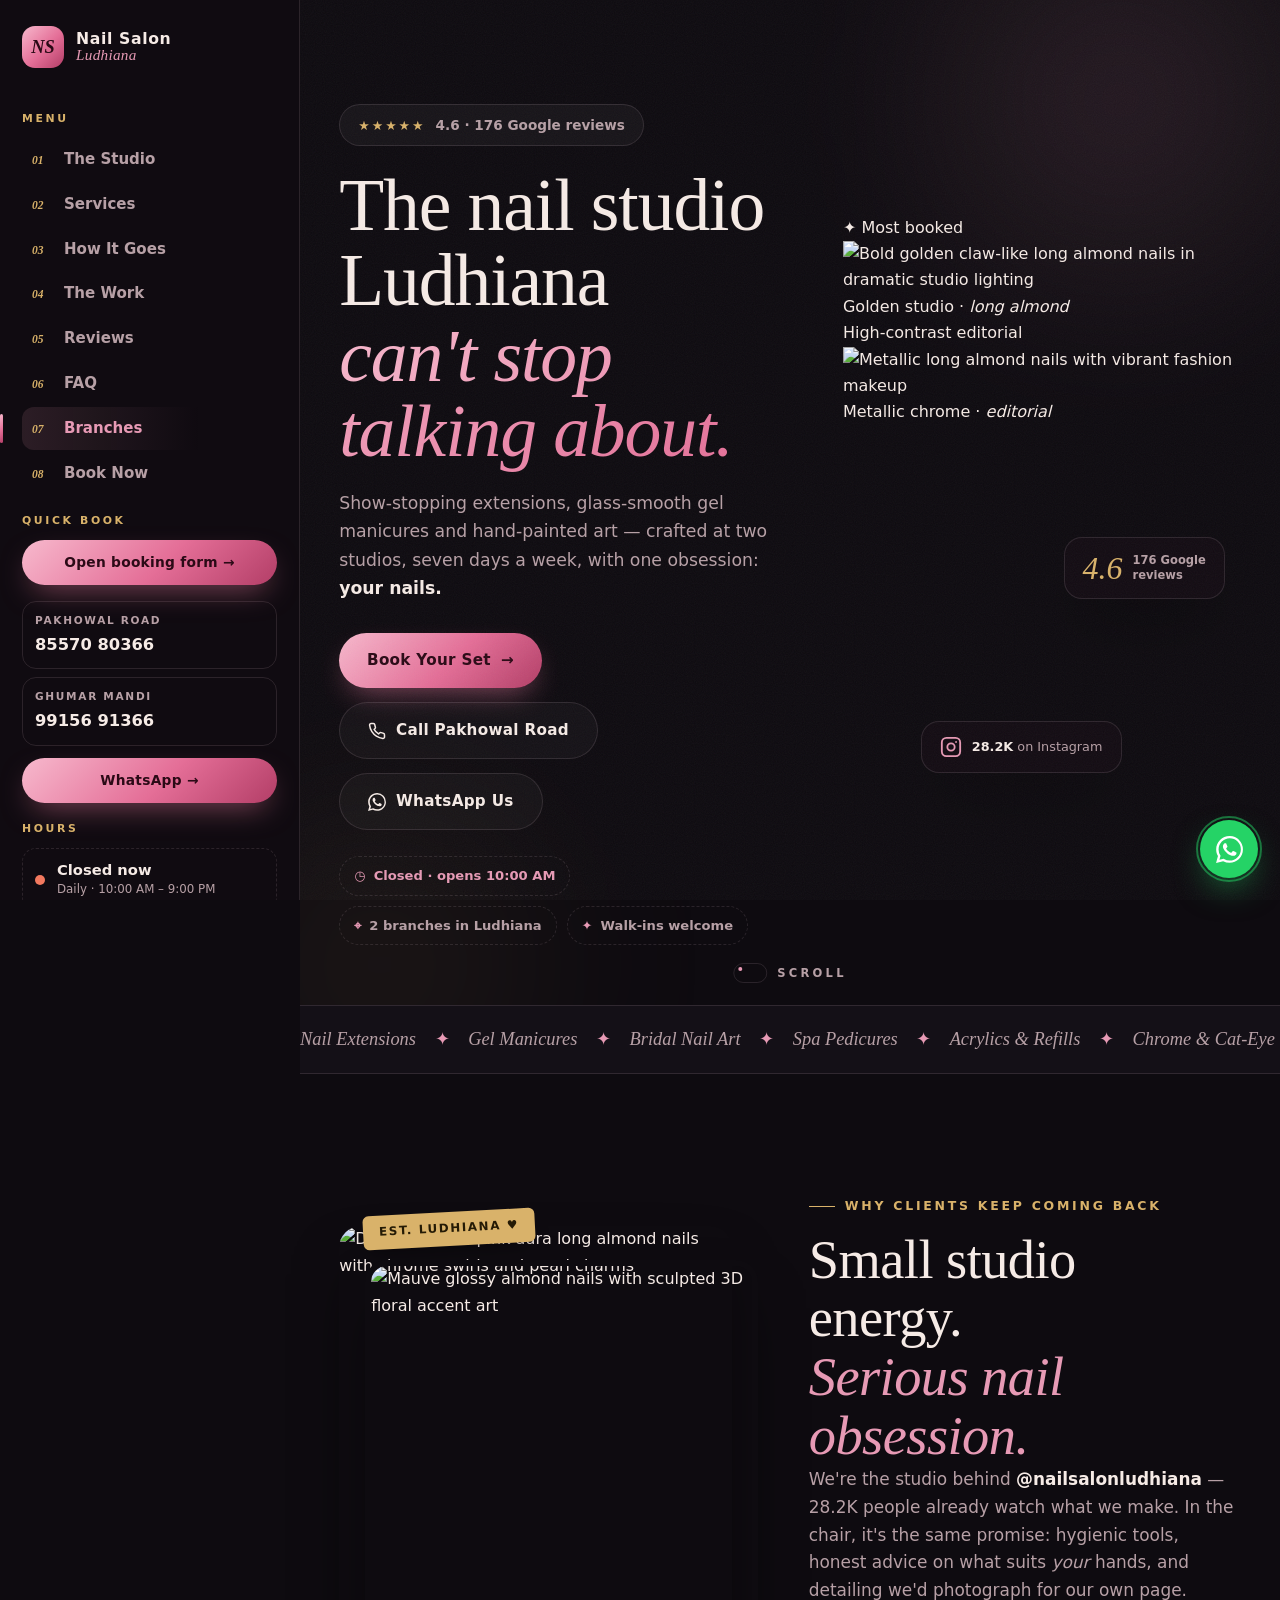
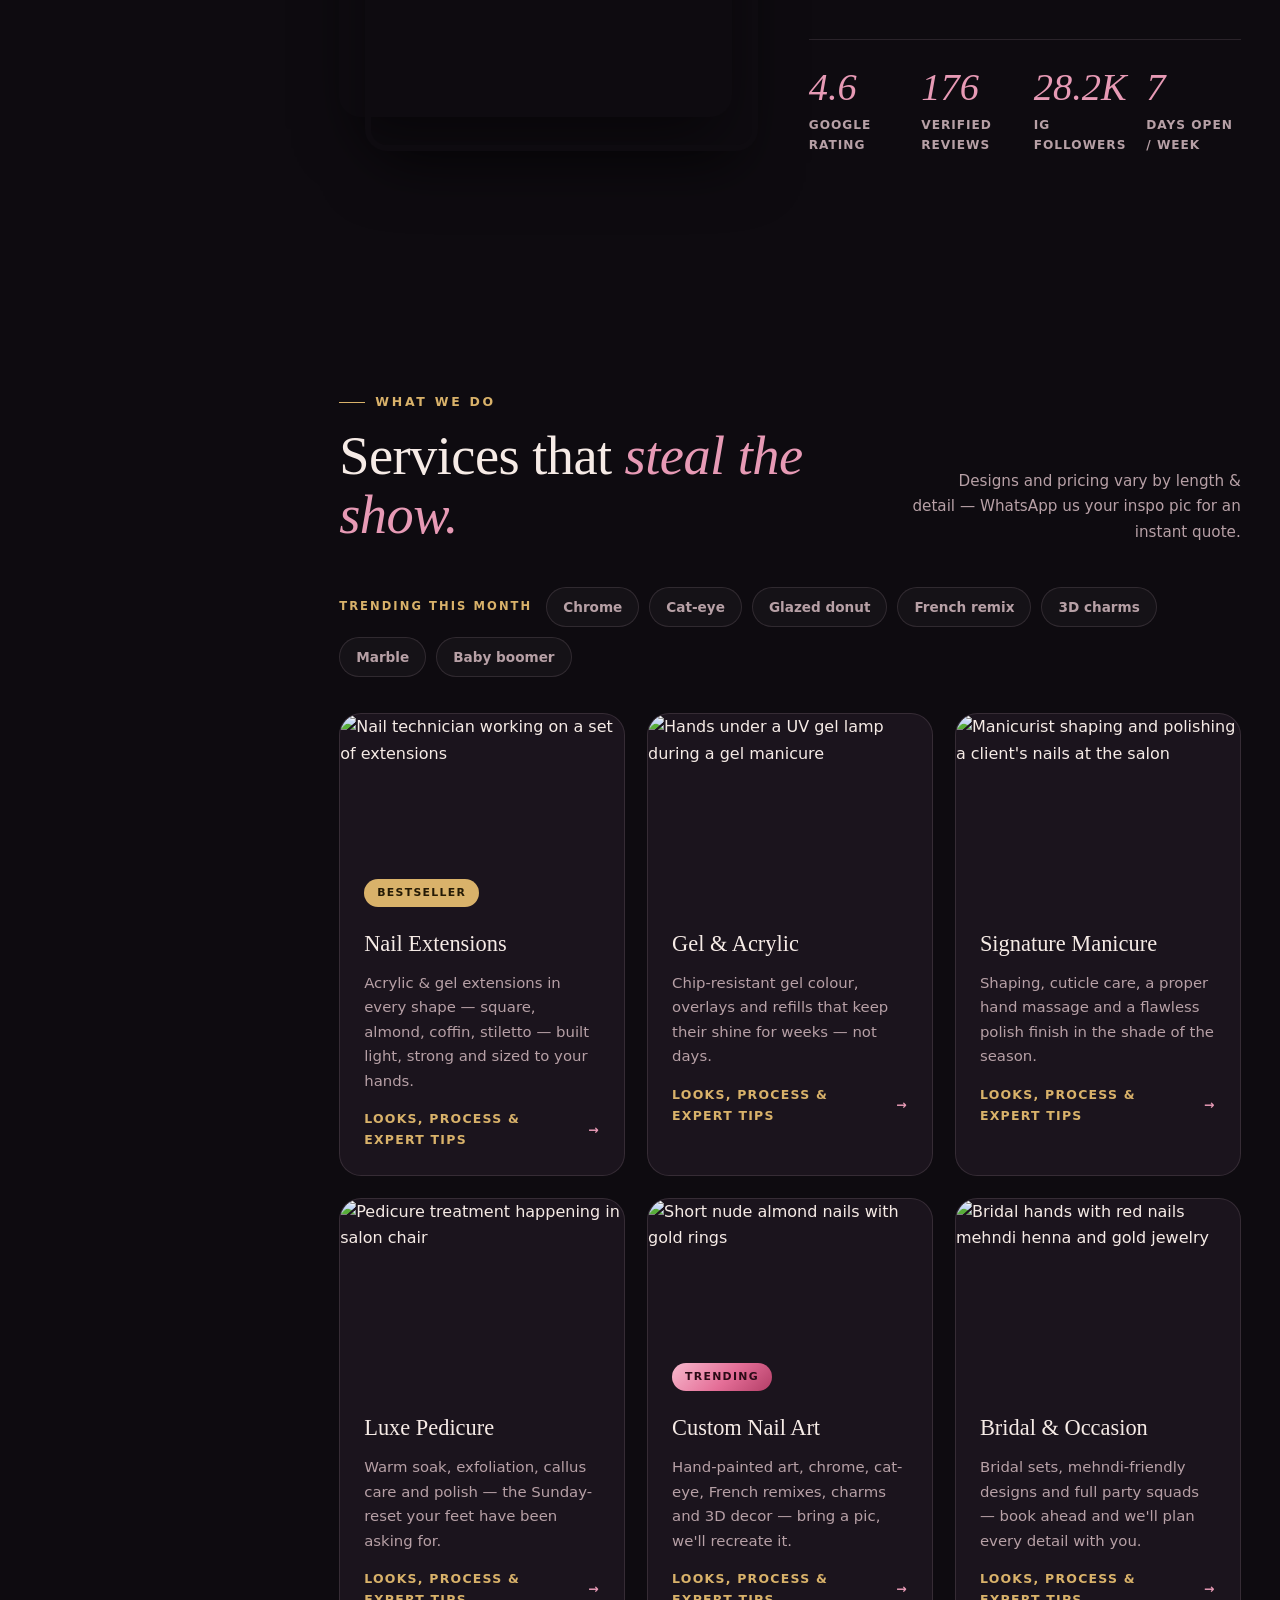
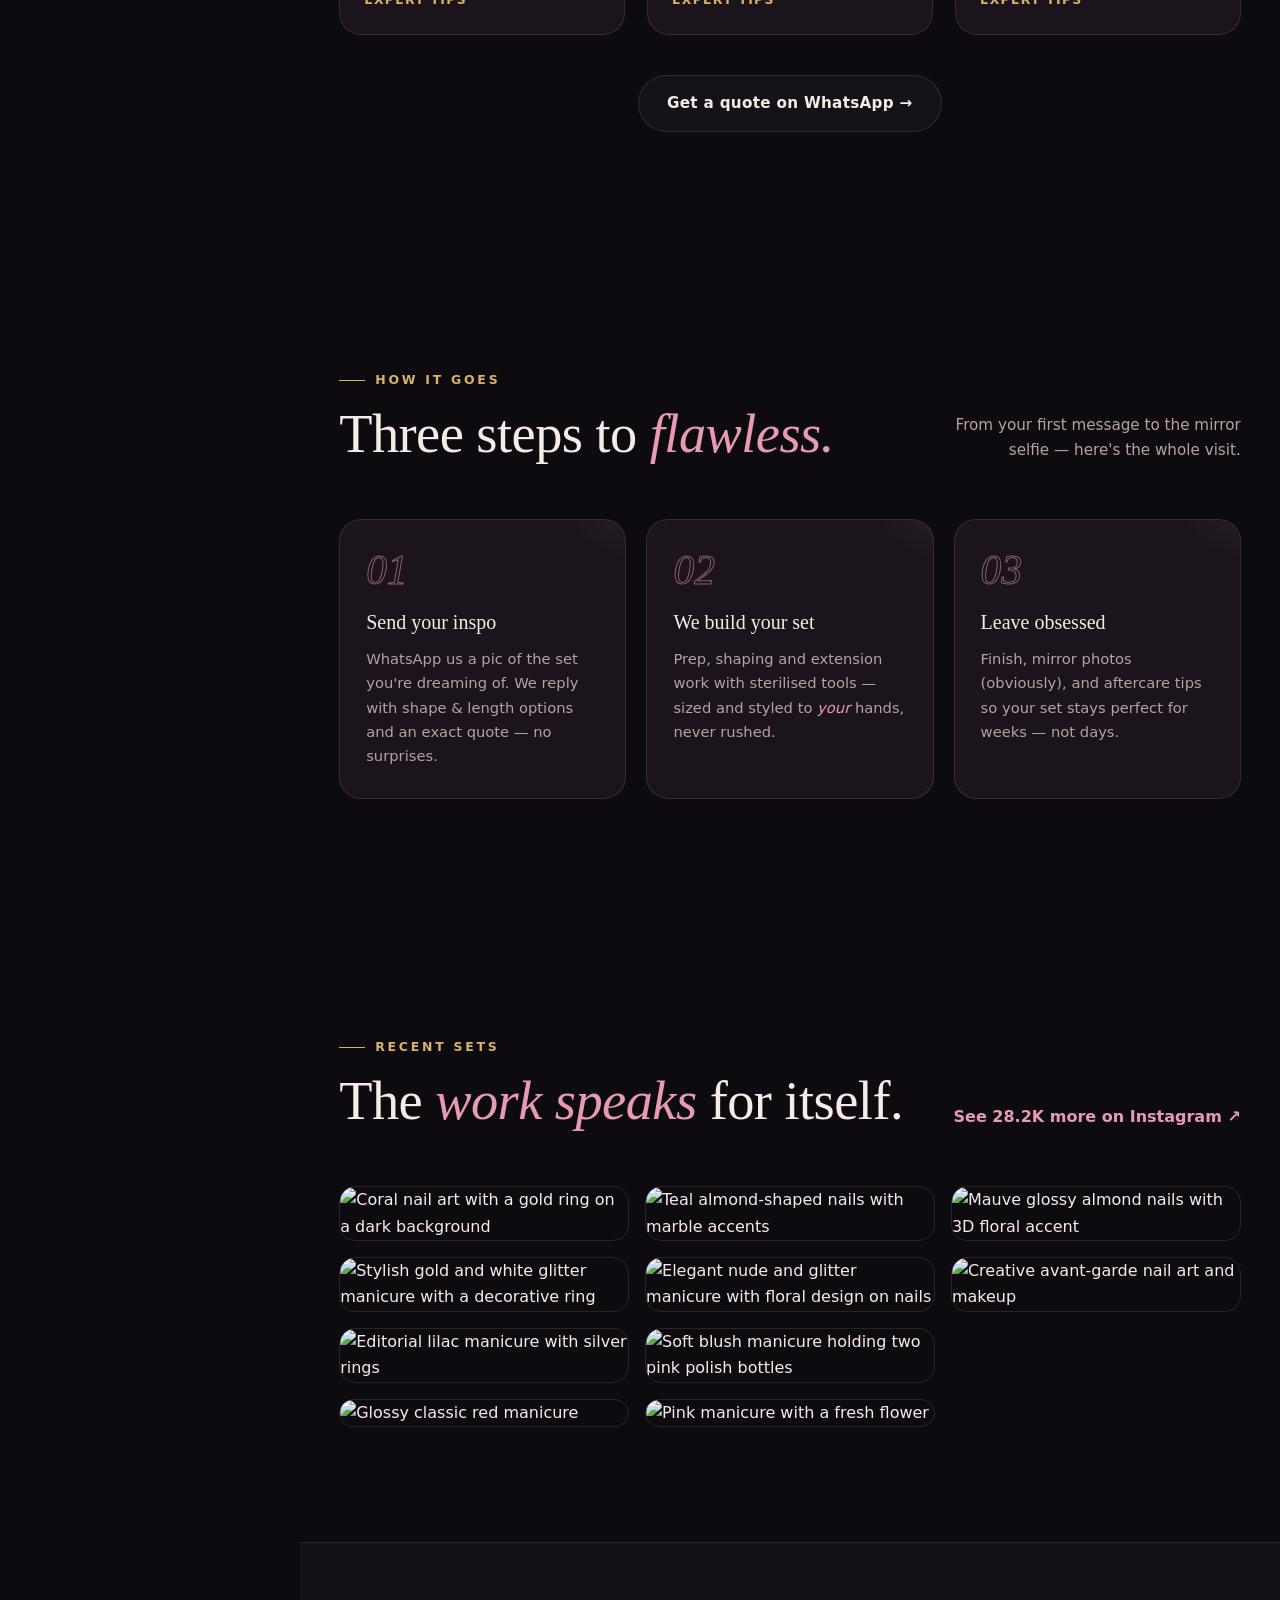
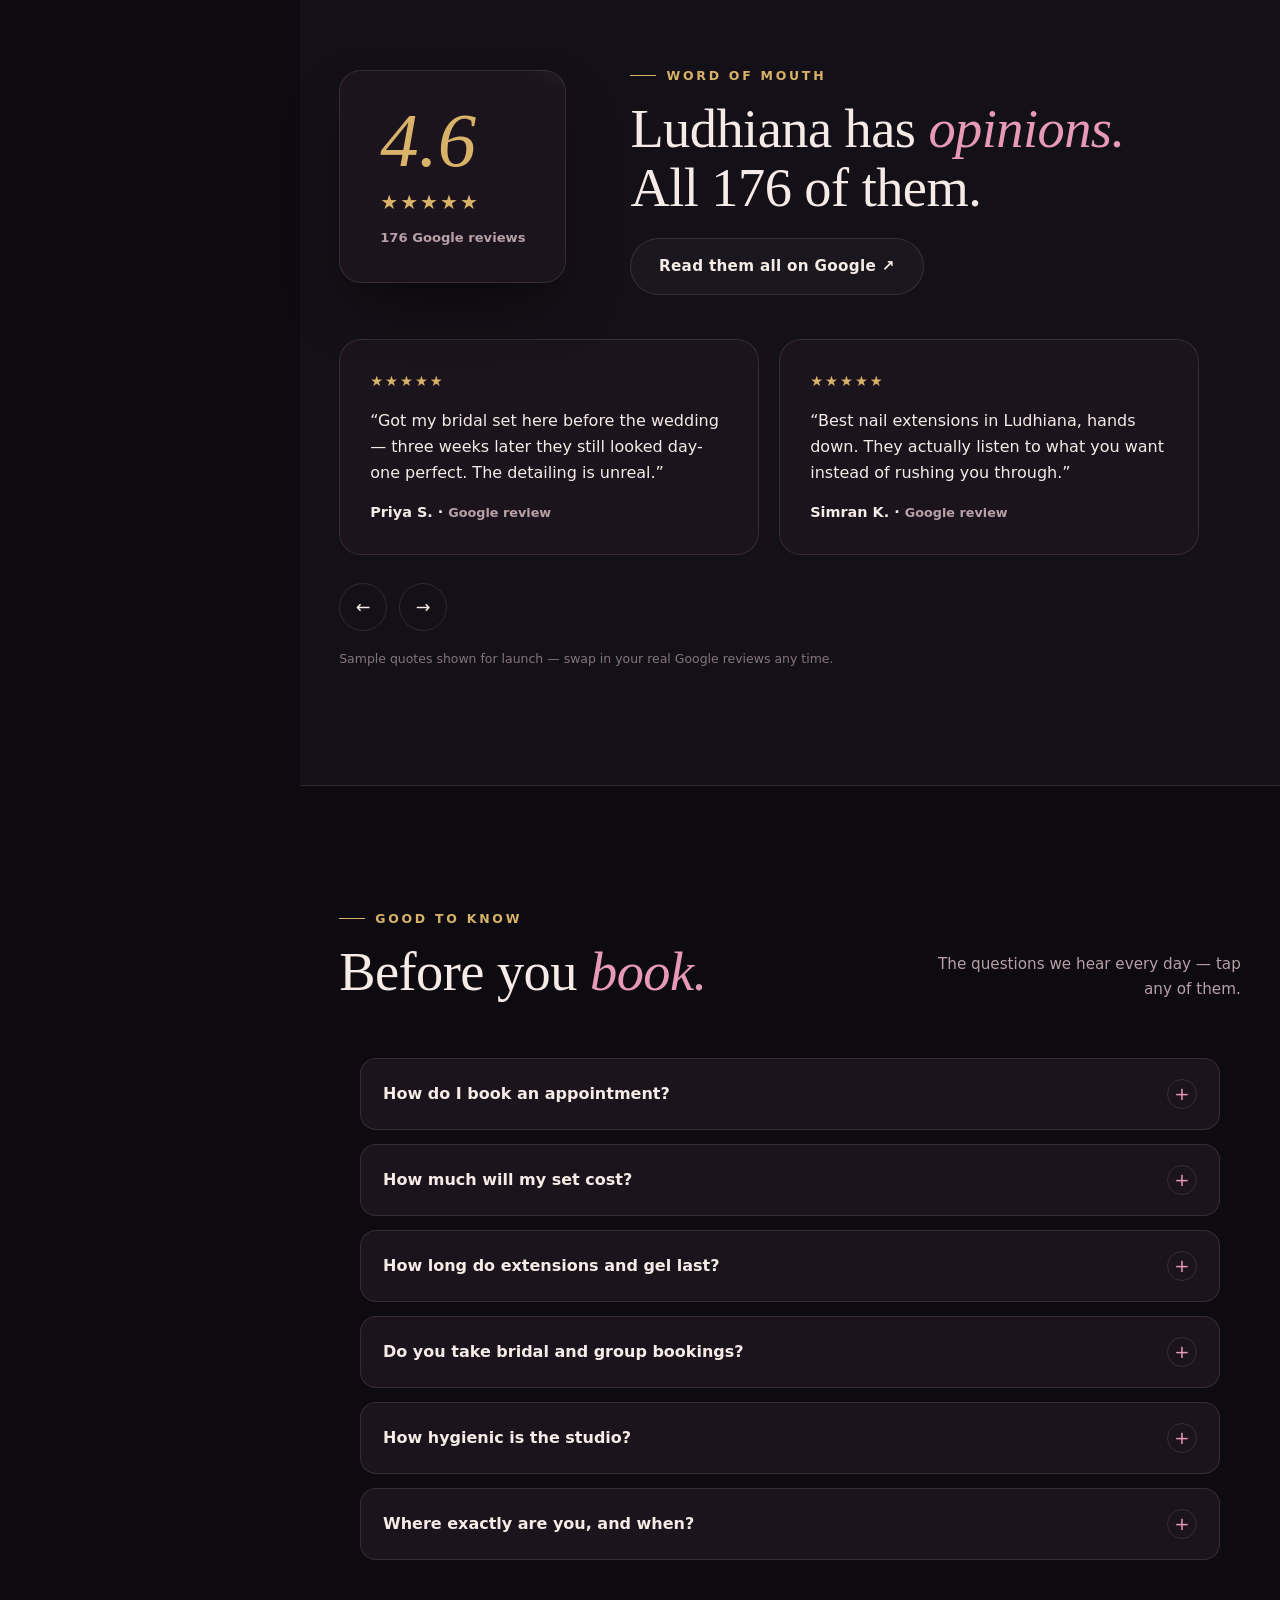
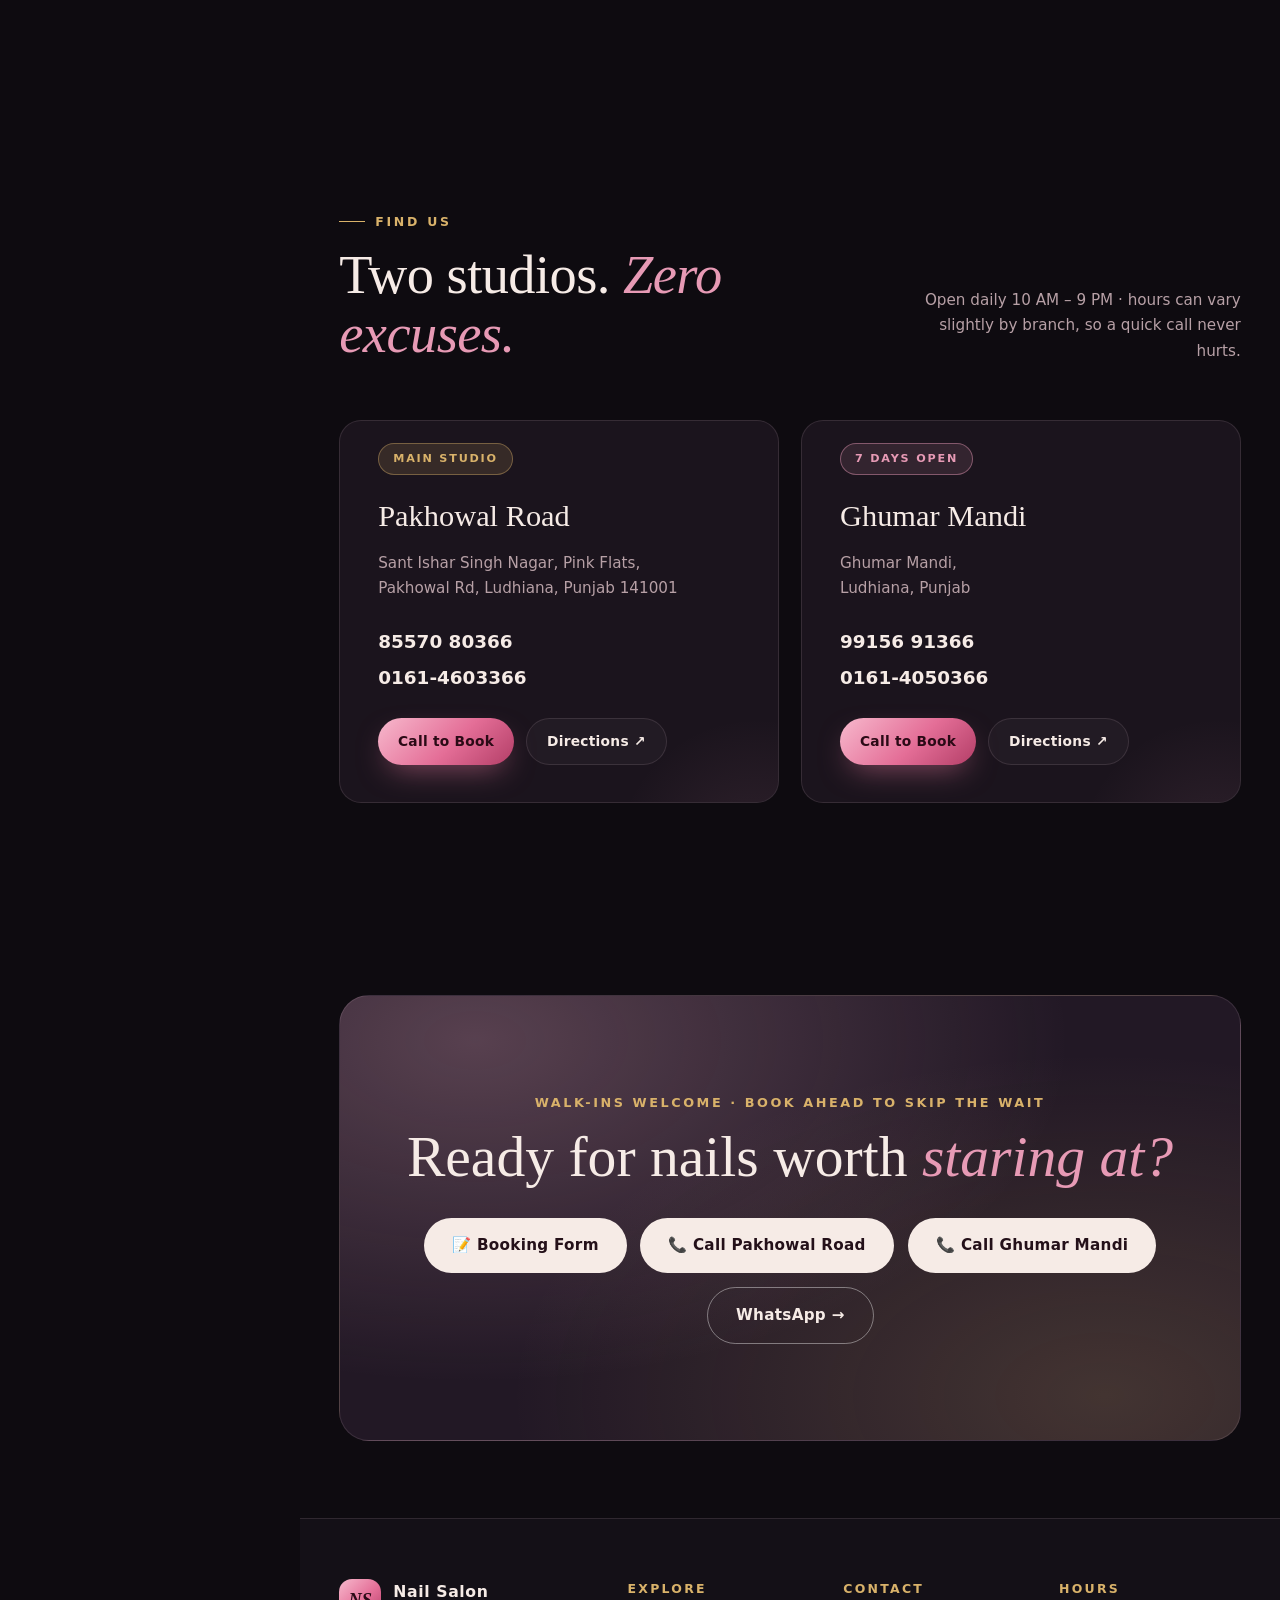
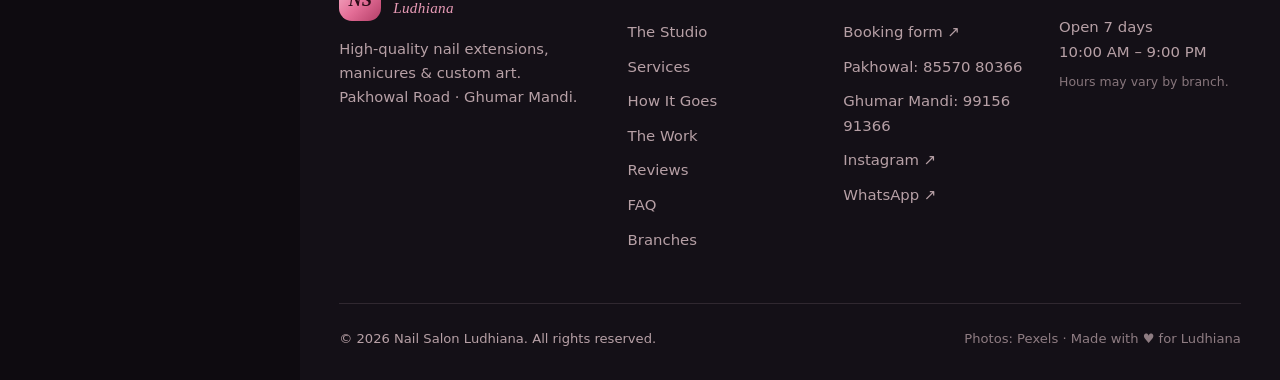
==== commit 414bcd60: "feat: photo overhaul per girlfriend feedback (index.html)" ====
--- a/index.html
+++ b/index.html
@@ -205,45 +205,20 @@
         </div>
 
         <div class="hero__visual reveal d2" id="heroVisual">
-          <div class="arch-stage" aria-label="Signature looks">
-            <div class="arch-glow" aria-hidden="true"></div>
-
-            <figure class="arch arch--left" data-tilt>
-              <div class="arch__lift">
-                <span class="arch__tag">Signature red</span>
-                <div class="arch__frame">
-                  <img src="https://images.pexels.com/photos/15491629/pexels-photo-15491629.jpeg?auto=compress&cs=tinysrgb&w=700"
-                       alt="Red manicured nails resting on luxurious gold fabric" loading="eager" />
-                </div>
-                <div class="arch__cap">Classic red · <em>on gold</em></div>
-              </div>
+          <div class="hero__frames">
+            <figure class="hero__frame hero__frame--primary" data-tilt>
+              <span class="hero__tag hero__tag--gold">✦ Most booked</span>
+              <img src="https://images.pexels.com/photos/32877610/pexels-photo-32877610.jpeg?auto=compress&cs=tinysrgb&w=900"
+                   alt="Bold golden claw-like long almond nails in dramatic studio lighting" fetchpriority="high" loading="eager" />
+              <figcaption class="hero__cap">Golden studio · <em>long almond</em></figcaption>
             </figure>
 
-            <figure class="arch arch--center" data-tilt>
-              <div class="arch__lift">
-                <span class="arch__tag arch__tag--gold">✦ Most booked</span>
-                <div class="arch__frame">
-                  <img src="https://images.pexels.com/photos/18730147/pexels-photo-18730147.jpeg?auto=compress&cs=tinysrgb&w=900"
-                       alt="Ornate black and gold nail art with delicate embellishments" fetchpriority="high" />
-                </div>
-                <div class="arch__cap">Black &amp; gold · <em>royale</em></div>
-              </div>
+            <figure class="hero__frame hero__frame--secondary" data-tilt>
+              <span class="hero__tag">High-contrast editorial</span>
+              <img src="https://images.pexels.com/photos/35830230/pexels-photo-35830230.jpeg?auto=compress&cs=tinysrgb&w=700"
+                   alt="Metallic long almond nails with vibrant fashion makeup" loading="eager" />
+              <figcaption class="hero__cap">Metallic chrome · <em>editorial</em></figcaption>
             </figure>
-
-            <figure class="arch arch--right" data-tilt>
-              <div class="arch__lift">
-                <span class="arch__tag">Party ready</span>
-                <div class="arch__frame">
-                  <img src="https://images.pexels.com/photos/34835286/pexels-photo-34835286.jpeg?auto=compress&cs=tinysrgb&w=700"
-                       alt="Pink glitter nails resting on a red fluffy surface" loading="eager" />
-                </div>
-                <div class="arch__cap">Pink glitter · <em>on fur</em></div>
-              </div>
-            </figure>
-
-            <span class="sparkle" style="top:7%; left:31%; animation-delay:.5s; font-size:12px" aria-hidden="true">✦</span>
-            <span class="sparkle" style="top:24%; right:3%; animation-delay:1.4s" aria-hidden="true">✦</span>
-            <span class="sparkle" style="bottom:16%; left:1%; animation-delay:2.2s; font-size:12px" aria-hidden="true">✦</span>
           </div>
 
           <div class="hero__badge hero__badge--rating">
@@ -274,10 +249,10 @@
     <section class="about section" id="about">
       <div class="container about__grid">
         <div class="about__media reveal">
-          <img src="https://images.pexels.com/photos/4677845/pexels-photo-4677845.jpeg?auto=compress&cs=tinysrgb&w=900"
-               alt="Nail artist carefully applying polish during a manicure" loading="lazy" />
-          <img class="about__media-inset" src="https://images.pexels.com/photos/34885842/pexels-photo-34885842.jpeg?auto=compress&cs=tinysrgb&w=500"
-               alt="Detailed manicured nails with pink polish and floral accents on a dark background" loading="lazy" />
+          <img src="https://images.pexels.com/photos/34885842/pexels-photo-34885842.jpeg?auto=compress&cs=tinysrgb&w=900"
+               alt="Detailed blush-pink aura long almond nails with chrome swirls and pearl charms" loading="lazy" />
+          <img class="about__media-inset" src="https://images.pexels.com/photos/35491156/pexels-photo-35491156.jpeg?auto=compress&cs=tinysrgb&w=500"
+               alt="Mauve glossy almond nails with sculpted 3D floral accent art" loading="lazy" />
           <div class="about__tape" aria-hidden="true">est. Ludhiana ♥</div>
         </div>
 
@@ -368,7 +343,7 @@
           </a>
 
           <a class="card reveal d1" href="service.html?svc=pedicure" aria-label="Luxe Pedicure — full details, looks and expert tips">
-            <div class="card__media"><img src="https://images.pexels.com/photos/34930135/pexels-photo-34930135.jpeg?auto=compress&cs=tinysrgb&w=700" alt="Client relaxing during a professional pedicure at the salon" loading="lazy" /></div>
+            <div class="card__media"><img src="https://images.pexels.com/photos/34930135/pexels-photo-34930135.jpeg?auto=compress&cs=tinysrgb&w=700" alt="Pedicure treatment happening in salon chair" loading="lazy" /></div>
             <div class="card__body">
               <h3>Luxe Pedicure</h3>
               <p>Warm soak, exfoliation, callus care and polish — the Sunday-reset your feet have been asking for.</p>
@@ -377,7 +352,7 @@
           </a>
 
           <a class="card reveal d2" href="service.html?svc=art" aria-label="Custom Nail Art — full details, looks and expert tips">
-            <div class="card__media"><img src="https://images.pexels.com/photos/7066298/pexels-photo-7066298.jpeg?auto=compress&cs=tinysrgb&w=700" alt="Colourful polka-dot nail art holding polish bottles" loading="lazy" /></div>
+            <div class="card__media"><img src="https://images.pexels.com/photos/15001876/pexels-photo-15001876.jpeg?auto=compress&cs=tinysrgb&w=700" alt="Short nude almond nails with gold rings" loading="lazy" /></div>
             <div class="card__body">
               <span class="card__tag card__tag--rose">Trending</span>
               <h3>Custom Nail Art</h3>
@@ -387,7 +362,7 @@
           </a>
 
           <a class="card reveal d3" href="service.html?svc=bridal" aria-label="Bridal and Occasion — full details, looks and expert tips">
-            <div class="card__media"><img src="https://images.pexels.com/photos/12600630/pexels-photo-12600630.jpeg?auto=compress&cs=tinysrgb&w=700" alt="Bride's hand with detailed henna and colourful bridal nail art" loading="lazy" /></div>
+            <div class="card__media"><img src="https://images.pexels.com/photos/16413927/pexels-photo-16413927.jpeg?auto=compress&cs=tinysrgb&w=700" alt="Bridal hands with red nails mehndi henna and gold jewelry" loading="lazy" /></div>
             <div class="card__body">
               <h3>Bridal &amp; Occasion</h3>
               <p>Bridal sets, mehndi-friendly designs and full party squads — book ahead and we'll plan every detail with you.</p>
@@ -453,7 +428,7 @@
           <figure class="shot reveal" data-cap="Nude &amp; glitter · floral"><img src="https://images.pexels.com/photos/35491156/pexels-photo-35491156.jpeg?auto=compress&cs=tinysrgb&w=700" alt="Elegant nude and glitter manicure with floral design on nails" loading="lazy" /></figure>
           <figure class="shot reveal" data-cap="Blush minimal · polish bar"><img src="https://images.pexels.com/photos/2281695/pexels-photo-2281695.jpeg?auto=compress&cs=tinysrgb&w=700" alt="Soft blush manicure holding two pink polish bottles" loading="lazy" /></figure>
           <figure class="shot reveal" data-cap="Hand-painted florals"><img src="https://images.pexels.com/photos/20758448/pexels-photo-20758448.jpeg?auto=compress&cs=tinysrgb&w=700" alt="Pink manicure with a fresh flower" loading="lazy" /></figure>
-          <figure class="shot reveal" data-cap="Polka-dot pop"><img src="https://images.pexels.com/photos/7066298/pexels-photo-7066298.jpeg?auto=compress&cs=tinysrgb&w=700" alt="Colorful polka dot nail art" loading="lazy" /></figure>
+          <figure class="shot reveal" data-cap="Mauve 3D floral · almond"><img src="images/custom-nail-art.jpg" alt="Mauve glossy almond nails with 3D floral accent" loading="lazy" /></figure>
           <figure class="shot reveal" data-cap="Avant-garde art"><img src="https://images.pexels.com/photos/5871820/pexels-photo-5871820.jpeg?auto=compress&cs=tinysrgb&w=700" alt="Creative avant-garde nail art and makeup" loading="lazy" /></figure>
         </div>
       </div>
--- a/css/style.css
+++ b/css/style.css
@@ -18,6 +18,7 @@
   --shadow: 0 30px 60px -18px rgba(0, 0, 0, 0.55);
   --nav-h: 64px;
   --sbw: 300px;
+  color-scheme: dark;
   --font-display: "Fraunces", Georgia, serif;
   --font-body: "Manrope", system-ui, sans-serif;
 }
@@ -100,7 +101,18 @@
   background: var(--grad-rose);
   color: #2b0a16;
   box-shadow: 0 12px 30px -10px rgba(242, 127, 165, 0.55);
-}
+  position: relative;
+  overflow: hidden;
+}
+.btn--primary::after {
+  content: ""; position: absolute; top: 0; left: -80%;
+  width: 45%; height: 100%;
+  background: linear-gradient(100deg, transparent, rgba(255, 255, 255, 0.55), transparent);
+  transform: skewX(-20deg);
+  transition: left 0.6s ease;
+}
+.btn--primary:hover::after { left: 135%; }
+.btn--full { width: 100%; }
 .btn--primary:hover { transform: translateY(-3px); box-shadow: 0 18px 40px -12px rgba(242, 127, 165, 0.7); }
 .btn--ghost { border: 1px solid var(--line); color: var(--text); background: rgba(255, 255, 255, 0.03); }
 .btn--ghost:hover { border-color: var(--rose); color: var(--rose); transform: translateY(-3px); }
@@ -276,8 +288,25 @@
   overflow: clip;
 }
 .hero__glow { position: absolute; border-radius: 50%; filter: blur(90px); pointer-events: none; }
-.hero__glow--a { width: 560px; height: 560px; top: -180px; right: -120px; background: radial-gradient(circle, rgba(231,154,181,0.16), transparent 65%); }
-.hero__glow--b { width: 480px; height: 480px; bottom: -200px; left: -160px; background: radial-gradient(circle, rgba(217,178,106,0.1), transparent 65%); }
+.hero__glow--a { width: 560px; height: 560px; top: -180px; right: -120px; background: radial-gradient(circle, rgba(231,154,181,0.16), transparent 65%); animation: drift 16s ease-in-out infinite alternate; }
+.hero__glow--b { width: 480px; height: 480px; bottom: -200px; left: -160px; background: radial-gradient(circle, rgba(217,178,106,0.1), transparent 65%); animation: drift 20s ease-in-out infinite alternate-reverse; }
+@keyframes drift {
+  from { transform: translate(0, 0) scale(1); }
+  to { transform: translate(-60px, 46px) scale(1.14); }
+}
+
+/* Twinkling sparkles */
+.sparkle {
+  position: absolute; z-index: 2;
+  color: var(--rose); font-size: 17px; line-height: 1;
+  text-shadow: 0 0 14px rgba(242, 127, 165, 0.9);
+  opacity: 0; pointer-events: none;
+  animation: twinkle 3.4s ease-in-out infinite;
+}
+@keyframes twinkle {
+  0%, 100% { opacity: 0; transform: scale(0.35) rotate(0deg); }
+  50% { opacity: 0.95; transform: scale(1) rotate(95deg); }
+}
 
 .hero__grid { display: grid; grid-template-columns: 1.05fr 0.95fr; gap: clamp(30px, 5vw, 70px); align-items: center; position: relative; z-index: 2; }
 
@@ -300,7 +329,15 @@
   margin: 22px 0 20px;
   text-wrap: balance;
 }
-.hero__title em { font-style: italic; font-weight: 400; color: transparent; background: var(--grad-rose); -webkit-background-clip: text; background-clip: text; }
+.hero__title em {
+  font-style: italic; font-weight: 400;
+  color: transparent;
+  background: var(--grad-rose);
+  background-size: 200% auto;
+  -webkit-background-clip: text; background-clip: text;
+  animation: shimmer 5s linear infinite;
+}
+@keyframes shimmer { to { background-position: 200% center; } }
 
 .hero__sub { color: var(--muted); font-size: 1.08rem; max-width: 52ch; }
 .hero__sub strong { color: var(--text); }
@@ -315,30 +352,84 @@
 }
 .hero__chips li span { color: var(--rose); }
 
-/* Hero collage */
-.hero__visual { position: relative; height: clamp(420px, 58vw, 620px); }
-.polaroid {
-  position: absolute;
-  border-radius: 20px;
+/* Hero — Luxe Arch Trio */
+.hero__visual { position: relative; height: clamp(430px, 58vw, 620px); }
+.arch-stage { position: absolute; inset: 0; }
+.arch-glow {
+  position: absolute; left: 50%; top: 46%;
+  width: 68%; aspect-ratio: 1;
+  transform: translate(-50%, -50%);
+  background: radial-gradient(circle, rgba(231, 154, 181, 0.15), transparent 62%);
+  filter: blur(28px); pointer-events: none;
+  animation: drift 18s ease-in-out infinite alternate;
+}
+.arch {
+  position: absolute; margin: 0;
+  transition: transform 0.45s cubic-bezier(0.22, 1, 0.36, 1), filter 0.45s ease;
+  will-change: transform;
+  transform-origin: 50% 92%;
+}
+.arch__lift { animation: archFloat 7.5s ease-in-out infinite; }
+.arch--left .arch__lift { animation-duration: 8.5s; animation-delay: 0.9s; }
+.arch--right .arch__lift { animation-duration: 9.2s; animation-delay: 1.7s; }
+@keyframes archFloat {
+  0%, 100% { transform: translateY(0); }
+  50% { transform: translateY(-10px); }
+}
+.arch__frame {
+  position: relative;
+  border-radius: 999px 999px 22px 22px;
   overflow: hidden;
-  box-shadow: var(--shadow);
-  border: 1px solid rgba(255,255,255,0.09);
+  border: 1px solid rgba(255, 255, 255, 0.1);
   background: var(--surface);
-  transition: transform 0.4s ease;
-  will-change: transform;
-}
-.polaroid img { width: 100%; height: 100%; object-fit: cover; }
-.polaroid figcaption {
-  position: absolute; left: 12px; bottom: 12px;
-  padding: 6px 12px; border-radius: 999px;
-  font-size: 0.72rem; font-weight: 700; letter-spacing: 0.06em;
-  background: rgba(14,11,16,0.72); color: var(--text);
+  box-shadow: var(--shadow), 0 34px 60px -34px rgba(0, 0, 0, 0.85);
+}
+.arch__frame::before {
+  content: ""; position: absolute; inset: 0; z-index: 2; pointer-events: none;
+  background: linear-gradient(115deg, rgba(255, 255, 255, 0.17) 0%, transparent 34%, transparent 68%, rgba(255, 255, 255, 0.06) 100%);
+  mix-blend-mode: screen;
+}
+.arch--center .arch__frame {
+  border: 1.5px solid transparent;
+  background:
+    linear-gradient(var(--surface), var(--surface)) padding-box,
+    var(--grad-rose) border-box;
+}
+.arch--center .arch__frame::after {
+  content: ""; position: absolute; top: 0; left: -80%;
+  width: 45%; height: 100%;
+  background: linear-gradient(100deg, transparent, rgba(255, 255, 255, 0.3), transparent);
+  transform: skewX(-18deg);
+  animation: archShine 5.5s ease-in-out infinite;
+}
+@keyframes archShine { 0%, 55% { left: -80%; } 90%, 100% { left: 135%; } }
+.arch img { width: 100%; height: 100%; object-fit: cover; display: block; }
+.arch__cap {
+  margin-top: 13px; text-align: center;
+  font-family: var(--font-display); font-style: italic;
+  font-size: 0.95rem; color: var(--muted); letter-spacing: 0.02em;
+}
+.arch__cap em { color: var(--rose); }
+.arch__tag {
+  position: absolute; top: 15px; left: 50%; translate: -50% 0; z-index: 3;
+  padding: 6px 13px; border-radius: 999px; white-space: nowrap;
+  font-size: 0.6rem; font-weight: 800; letter-spacing: 0.18em; text-transform: uppercase;
+  background: rgba(14, 11, 16, 0.78); color: var(--text);
+  border: 1px solid rgba(255, 255, 255, 0.16);
   backdrop-filter: blur(8px);
-  border: 1px solid rgba(255,255,255,0.12);
-}
-.polaroid--main { width: 56%; aspect-ratio: 3/4; top: 6%; left: 8%; z-index: 3; transform: rotate(-4deg); }
-.polaroid--b { width: 42%; aspect-ratio: 3/4; top: 0; right: 0; z-index: 1; transform: rotate(5deg); }
-.polaroid--c { width: 46%; aspect-ratio: 4/5; bottom: 0; left: 30%; z-index: 2; transform: rotate(2.5deg); }
+}
+.arch__tag--gold {
+  background: var(--grad-rose); color: #2b0a16; border-color: transparent;
+  box-shadow: 0 8px 22px -8px rgba(242, 127, 165, 0.65);
+}
+.arch--center { left: 50%; translate: -50% 0; bottom: 6%; width: 47%; aspect-ratio: 3/4.3; z-index: 3; }
+.arch--left { left: 0; top: 8%; width: 37%; aspect-ratio: 3/4; z-index: 1; transform: rotate(-3.5deg) scale(0.94); filter: brightness(0.82) saturate(0.92); }
+.arch--right { right: 0; top: 12%; width: 37%; aspect-ratio: 3/4; z-index: 2; transform: rotate(3.5deg) scale(0.94); filter: brightness(0.82) saturate(0.92); }
+.arch-stage:hover .arch { filter: brightness(0.75) saturate(0.85); }
+.arch-stage:hover .arch:hover {
+  transform: rotate(0deg) scale(1.05);
+  filter: none; z-index: 5;
+}
 
 .hero__badge {
   position: absolute; z-index: 4;
@@ -444,12 +535,14 @@
 /* ── Services ──────────────────────────────────────────── */
 .services__grid { display: grid; grid-template-columns: repeat(3, 1fr); gap: 22px; }
 .card {
+  display: block;
   background: var(--surface);
   border: 1px solid var(--line);
   border-radius: var(--radius);
   overflow: hidden;
   transition: transform 0.35s ease, border-color 0.35s ease, box-shadow 0.35s ease;
 }
+.card:focus-visible { outline: 2px solid var(--rose); outline-offset: 4px; }
 .card:hover { transform: translateY(-8px); border-color: rgba(231,154,181,0.35); box-shadow: var(--shadow); }
 .card__media { aspect-ratio: 16/10; overflow: hidden; }
 .card__media img { width: 100%; height: 100%; object-fit: cover; transition: transform 0.6s ease; }
@@ -464,6 +557,15 @@
 .card__tag--rose { background: var(--grad-rose); color: #2b0a16; }
 .card h3 { font-family: var(--font-display); font-size: 1.4rem; font-weight: 500; margin: 10px 0 8px; }
 .card p { color: var(--muted); font-size: 0.93rem; }
+.card__more {
+  display: inline-flex; align-items: center; gap: 7px;
+  margin-top: 16px; font-size: 0.78rem; font-weight: 800;
+  letter-spacing: 0.1em; text-transform: uppercase;
+  color: var(--gold);
+}
+.card__more i { font-style: normal; transition: transform 0.3s ease; color: var(--rose); }
+.card:hover .card__more { color: var(--rose); }
+.card:hover .card__more i { transform: translateX(5px); }
 .services__cta { text-align: center; margin-top: 40px; }
 
 /* ── Gallery ───────────────────────────────────────────── */
@@ -720,6 +822,276 @@
 .faq__a p { padding: 0 22px 20px; color: var(--muted); font-size: 0.93rem; }
 .faq__a p strong { color: var(--text); }
 
+/* ── Topbar CTA + sidebar entrance ─────────────────────── */
+.topbar__cta {
+  display: inline-flex; align-items: center;
+  padding: 9px 18px; border-radius: 999px;
+  background: var(--grad-rose); color: #2b0a16;
+  font-weight: 800; font-size: 0.85rem;
+  box-shadow: 0 8px 20px -8px rgba(242, 127, 165, 0.55);
+  transition: transform 0.25s ease;
+}
+.topbar__cta:hover { transform: translateY(-2px); }
+.side-book__form { width: 100%; }
+.side-book__form + .side-book__row { margin-top: 8px; }
+
+.sidebar__scroll > * { animation: sideIn 0.55s cubic-bezier(0.22, 1, 0.36, 1) both; }
+.sidebar__scroll > *:nth-child(1) { animation-delay: 0.05s; }
+.sidebar__scroll > *:nth-child(2) { animation-delay: 0.1s; }
+.sidebar__scroll > *:nth-child(3) { animation-delay: 0.15s; }
+.sidebar__scroll > *:nth-child(4) { animation-delay: 0.2s; }
+.sidebar__scroll > *:nth-child(5) { animation-delay: 0.25s; }
+.sidebar__scroll > *:nth-child(6) { animation-delay: 0.3s; }
+.sidebar__scroll > *:nth-child(7) { animation-delay: 0.35s; }
+.sidebar__scroll > *:nth-child(8) { animation-delay: 0.4s; }
+.sidebar__scroll > *:nth-child(9) { animation-delay: 0.45s; }
+.sidebar__scroll > *:nth-child(10) { animation-delay: 0.5s; }
+@keyframes sideIn {
+  from { opacity: 0; transform: translateX(-18px); }
+  to { opacity: 1; transform: none; }
+}
+
+/* Page entrance */
+body { animation: pageIn 0.6s ease both; }
+@keyframes pageIn { from { opacity: 0; } to { opacity: 1; } }
+
+/* Tilt targets (JS-driven) */
+.card, .step { transform-style: preserve-3d; }
+
+/* ── Booking page ──────────────────────────────────────── */
+.book { position: relative; padding: calc(var(--nav-h) + 56px) 0 90px; overflow: clip; }
+.book__head { text-align: center; margin-bottom: 44px; position: relative; z-index: 2; }
+.book__head .eyebrow { justify-content: center; }
+.book__head .eyebrow::before { display: none; }
+.book__head .h2 { margin: 6px 0 14px; }
+.book__head .lead { margin-inline: auto; }
+
+.book__grid { display: grid; grid-template-columns: 1.15fr 0.85fr; gap: 26px; align-items: start; position: relative; z-index: 2; }
+.book__card {
+  background: var(--surface);
+  border: 1px solid var(--line);
+  border-radius: var(--radius);
+  padding: clamp(24px, 3.4vw, 38px);
+  box-shadow: var(--shadow);
+  position: relative;
+}
+.book__card.done::after {
+  content: ""; position: absolute; inset: 0; border-radius: inherit;
+  background: radial-gradient(120% 120% at 50% 0%, rgba(231, 154, 181, 0.1), transparent 60%);
+  pointer-events: none;
+}
+
+.field { display: flex; flex-direction: column; gap: 7px; margin-bottom: 18px; }
+.field label { font-size: 0.72rem; font-weight: 800; letter-spacing: 0.16em; text-transform: uppercase; color: var(--gold); }
+.field label .opt { color: var(--muted); letter-spacing: 0.06em; }
+.field input, .field select, .field textarea {
+  width: 100%;
+  background: var(--bg-2);
+  border: 1px solid var(--line);
+  border-radius: 14px;
+  padding: 13px 16px;
+  color: var(--text);
+  font: inherit;
+  transition: border-color 0.25s ease, box-shadow 0.25s ease, background 0.25s ease;
+}
+.field textarea { resize: vertical; min-height: 84px; }
+.field input:focus, .field select:focus, .field textarea:focus {
+  outline: none;
+  border-color: var(--rose);
+  box-shadow: 0 0 0 4px rgba(231, 154, 181, 0.12);
+  background: #191320;
+}
+.field input::placeholder, .field textarea::placeholder { color: rgba(183, 160, 166, 0.55); }
+.field .err { display: none; color: #ff9d8f; font-size: 0.78rem; font-weight: 600; }
+.field.invalid .err { display: block; }
+.field.invalid input, .field.invalid select { border-color: #ff9d8f; animation: fieldShake 0.4s ease; }
+@keyframes fieldShake {
+  0%, 100% { transform: translateX(0); }
+  25% { transform: translateX(-5px); }
+  75% { transform: translateX(5px); }
+}
+.form__row { display: grid; grid-template-columns: 1fr 1fr; gap: 16px; }
+.book__fineprint { margin-top: 12px; text-align: center; font-size: 0.78rem; color: var(--muted); opacity: 0.75; }
+form.shake { animation: cardShake 0.45s ease; }
+@keyframes cardShake {
+  0%, 100% { transform: translateX(0); }
+  20% { transform: translateX(-8px); }
+  40% { transform: translateX(8px); }
+  60% { transform: translateX(-5px); }
+  80% { transform: translateX(5px); }
+}
+
+.book__success { text-align: center; padding: 26px 8px; animation: popIn 0.55s cubic-bezier(0.22, 1.4, 0.36, 1) both; }
+@keyframes popIn { from { opacity: 0; transform: scale(0.75); } to { opacity: 1; transform: none; } }
+.book__success-mark {
+  display: inline-grid; place-items: center;
+  width: 74px; height: 74px; border-radius: 50%;
+  background: var(--grad-rose); color: #2b0a16;
+  font-size: 2rem; margin-bottom: 16px;
+  box-shadow: 0 18px 44px -12px rgba(242, 127, 165, 0.7);
+  animation: markFloat 3s ease-in-out infinite;
+}
+@keyframes markFloat { 0%, 100% { transform: translateY(0); } 50% { transform: translateY(-7px); } }
+.book__success h3 { font-family: var(--font-display); font-size: 1.7rem; font-weight: 500; margin-bottom: 10px; }
+.book__success p { color: var(--muted); font-size: 0.94rem; max-width: 40ch; margin-inline: auto; }
+.book__success-actions { display: flex; flex-wrap: wrap; justify-content: center; gap: 12px; margin-top: 22px; }
+.book__reset {
+  margin-top: 20px; color: var(--muted);
+  font-size: 0.85rem; font-weight: 700;
+  border-bottom: 1px dashed var(--line);
+  padding-bottom: 2px;
+  transition: color 0.25s ease;
+}
+.book__reset:hover { color: var(--rose); }
+
+.book__aside { display: flex; flex-direction: column; gap: 16px; position: sticky; top: calc(var(--nav-h) + 24px); }
+.book__info {
+  background: var(--surface);
+  border: 1px solid var(--line);
+  border-radius: 18px;
+  padding: 22px 24px;
+  transition: border-color 0.3s ease, transform 0.3s ease;
+}
+.book__info:hover { border-color: rgba(231, 154, 181, 0.35); transform: translateY(-3px); }
+.book__info h3 { font-size: 0.8rem; font-weight: 800; letter-spacing: 0.18em; text-transform: uppercase; color: var(--gold); margin-bottom: 10px; }
+.book__info p { color: var(--muted); font-size: 0.92rem; }
+.book__info p + p { margin-top: 10px; }
+.book__info strong { color: var(--text); }
+.book__info a { color: var(--text); font-weight: 700; border-bottom: 1px dashed var(--line); }
+.book__info a:hover { color: var(--rose); }
+.book__hint { font-size: 0.8rem !important; opacity: 0.8; }
+.footer__base--solo { justify-content: center; text-align: center; }
+.footer__base--solo .footer__credit a { color: var(--muted); }
+.footer__base--solo .footer__credit a:hover { color: var(--rose); }
+
+/* ── Service detail pages ───────────────────────────────── */
+.svpage { position: relative; padding: calc(var(--nav-h) + 48px) 0 26px; overflow: clip; }
+.svpage .container { position: relative; z-index: 2; }
+.svpage__back {
+  display: inline-flex; align-items: center; gap: 8px;
+  margin-bottom: 20px; padding: 8px 16px;
+  border: 1px solid var(--line); border-radius: 999px;
+  font-size: 0.8rem; font-weight: 700; color: var(--muted);
+  transition: color 0.25s ease, border-color 0.25s ease, transform 0.25s ease;
+}
+.svpage__back:hover { color: var(--rose); border-color: rgba(231, 154, 181, 0.4); transform: translateX(-3px); }
+.svpage__title {
+  font-family: var(--font-display); font-weight: 500;
+  font-size: clamp(2.5rem, 6vw, 4.4rem);
+  line-height: 1.04; letter-spacing: -0.02em;
+  margin: 10px 0 16px;
+}
+.svpage__title em {
+  font-style: italic; font-weight: 400;
+  color: transparent; background: var(--grad-rose);
+  -webkit-background-clip: text; background-clip: text;
+}
+.svpage__lead { color: var(--muted); font-size: 1.12rem; max-width: 58ch; }
+.svpage__facts { display: flex; flex-wrap: wrap; gap: 10px; margin-top: 22px; }
+.svfact {
+  padding: 8px 15px; border-radius: 999px;
+  border: 1px solid var(--line); background: var(--bg-2);
+  font-size: 0.78rem; font-weight: 700; letter-spacing: 0.04em; color: var(--text);
+}
+.svpage__hero { margin-top: 34px; }
+.svpage__hero img {
+  width: 100%; aspect-ratio: 16 / 7; object-fit: cover; display: block;
+  border-radius: 24px; border: 1px solid var(--line); box-shadow: var(--shadow);
+}
+.svpage__intro { margin-top: 30px; }
+.svpage__intro p { font-size: 1.05rem; line-height: 1.75; color: var(--text); opacity: 0.92; max-width: 75ch; }
+
+.sv-section { padding: 46px 0; position: relative; }
+.sv-section--last { padding-bottom: 70px; }
+.sv-section__head { display: flex; align-items: baseline; gap: 14px; margin-bottom: 24px; }
+.sv-section__head span {
+  font-size: 0.8rem; font-weight: 800; letter-spacing: 0.14em;
+  color: var(--gold); border-bottom: 2px solid rgba(231, 154, 181, 0.4); padding-bottom: 3px;
+}
+.sv-section__head h2 { font-family: var(--font-display); font-weight: 500; font-size: clamp(1.7rem, 3.4vw, 2.4rem); }
+
+.sv-included {
+  display: grid; grid-template-columns: repeat(auto-fit, minmax(290px, 1fr));
+  gap: 12px 20px; list-style: none; margin: 0; padding: 0;
+}
+.sv-included li {
+  display: flex; gap: 12px; align-items: flex-start;
+  padding: 15px 17px; border-radius: 14px;
+  background: var(--surface); border: 1px solid var(--line);
+  font-size: 0.94rem; color: var(--muted); line-height: 1.55;
+  transition: border-color 0.3s ease, transform 0.3s ease;
+}
+.sv-included li:hover { border-color: rgba(231, 154, 181, 0.35); transform: translateY(-3px); }
+.sv-included li > span:first-child { color: var(--rose); flex: none; font-size: 0.9rem; }
+
+.sv-tips { display: grid; gap: 14px; }
+.tip {
+  display: flex; gap: 16px; align-items: flex-start;
+  padding: 19px 21px; border-radius: 16px;
+  background: var(--surface); border: 1px solid var(--line);
+  transition: border-color 0.3s ease;
+}
+.tip:hover { border-color: rgba(231, 154, 181, 0.35); }
+.tip__n {
+  flex: none; width: 34px; height: 34px; border-radius: 50%;
+  display: grid; place-items: center;
+  background: var(--grad-rose); color: #2b0a16;
+  font-weight: 800; font-size: 0.85rem;
+  box-shadow: 0 8px 18px -8px rgba(242, 127, 165, 0.6);
+}
+.tip h3 { font-size: 1.02rem; font-weight: 700; margin-bottom: 5px; }
+.tip p { color: var(--muted); font-size: 0.92rem; line-height: 1.6; }
+
+.sv-examples { display: grid; grid-template-columns: repeat(auto-fit, minmax(240px, 1fr)); gap: 16px; }
+.sv-examples figure {
+  margin: 0; border-radius: 18px; overflow: hidden;
+  border: 1px solid var(--line); background: var(--surface);
+  transition: transform 0.35s ease, border-color 0.35s ease, box-shadow 0.35s ease;
+}
+.sv-examples figure:hover { transform: translateY(-6px); border-color: rgba(231, 154, 181, 0.4); box-shadow: var(--shadow); }
+.sv-examples img { width: 100%; aspect-ratio: 4 / 5; object-fit: cover; display: block; }
+.sv-examples figcaption { padding: 13px 16px; font-size: 0.82rem; font-weight: 700; letter-spacing: 0.04em; color: var(--muted); }
+
+.sv-know { display: grid; gap: 18px; }
+.sv-note {
+  display: flex; gap: 14px; align-items: flex-start;
+  padding: 20px 22px; border-radius: 16px;
+  background: linear-gradient(120deg, rgba(231, 154, 181, 0.08), rgba(217, 178, 106, 0.05));
+  border: 1px solid rgba(231, 154, 181, 0.22);
+}
+.sv-note__icon { color: var(--gold); font-size: 1.25rem; flex: none; line-height: 1.4; }
+.sv-note p { color: var(--text); font-size: 0.98rem; line-height: 1.6; }
+.sv-price {
+  padding: 26px 28px; border-radius: 20px;
+  border: 1.5px solid transparent;
+  background: linear-gradient(var(--surface), var(--surface)) padding-box, var(--grad-rose) border-box;
+}
+.sv-price h3 { font-family: var(--font-display); font-weight: 500; font-size: 1.45rem; margin-bottom: 10px; }
+.sv-price p { color: var(--muted); font-size: 0.95rem; line-height: 1.65; max-width: 68ch; }
+.sv-price strong { color: var(--text); }
+.sv-cta__actions { display: flex; flex-wrap: wrap; gap: 14px; }
+
+.sv-others { display: grid; grid-template-columns: repeat(auto-fit, minmax(250px, 1fr)); gap: 14px; }
+.sv-others a {
+  display: flex; align-items: center; gap: 14px;
+  padding: 12px; border-radius: 16px;
+  border: 1px solid var(--line); background: var(--surface);
+  text-decoration: none;
+  transition: transform 0.3s ease, border-color 0.3s ease;
+}
+.sv-others a:hover { transform: translateY(-4px); border-color: rgba(231, 154, 181, 0.4); }
+.sv-others img { width: 58px; height: 58px; border-radius: 12px; object-fit: cover; flex: none; }
+.sv-others strong { display: block; font-size: 0.98rem; color: var(--text); }
+.sv-others a > span:last-child { min-width: 0; }
+.sv-others strong + span { display: block; font-size: 0.78rem; color: var(--muted); margin-top: 3px; }
+
+@media (max-width: 700px) {
+  .svpage__hero img { aspect-ratio: 4 / 3; border-radius: 18px; }
+  .sv-section { padding: 36px 0; }
+  .tip { padding: 15px 16px; }
+  .sv-cta__actions .btn { flex: 1 1 100%; justify-content: center; }
+}
+
 /* ── Responsive ────────────────────────────────────────── */
 @media (min-width: 1200px) {
   .topbar { display: none; }
@@ -740,6 +1112,9 @@
 }
 @media (max-width: 900px) {
   .steps__grid { grid-template-columns: 1fr; }
+  .book__grid { grid-template-columns: 1fr; }
+  .book__aside { position: static; }
+  .form__row { grid-template-columns: 1fr; gap: 0; }
 }
 @media (max-width: 768px) {
   .topbar { height: 60px; }
@@ -747,8 +1122,10 @@
   .section__head { flex-direction: column; align-items: flex-start; }
   .section__note { text-align: left; }
   .branches__grid { grid-template-columns: 1fr; }
-  .hero__badge--ig { right: 6%; bottom: 2%; }
-  .hero__badge--rating { top: 4%; right: 2%; }
+  .hero__badge--ig { left: 2%; right: auto; bottom: 2%; }
+  .hero__badge--rating { top: 1%; right: 0; }
+  .arch__tag { font-size: 0.54rem; padding: 5px 10px; top: 11px; }
+  .arch__cap { font-size: 0.8rem; margin-top: 9px; }
   .hero__scroll { display: none; }
 }
 @media (max-width: 560px) {
